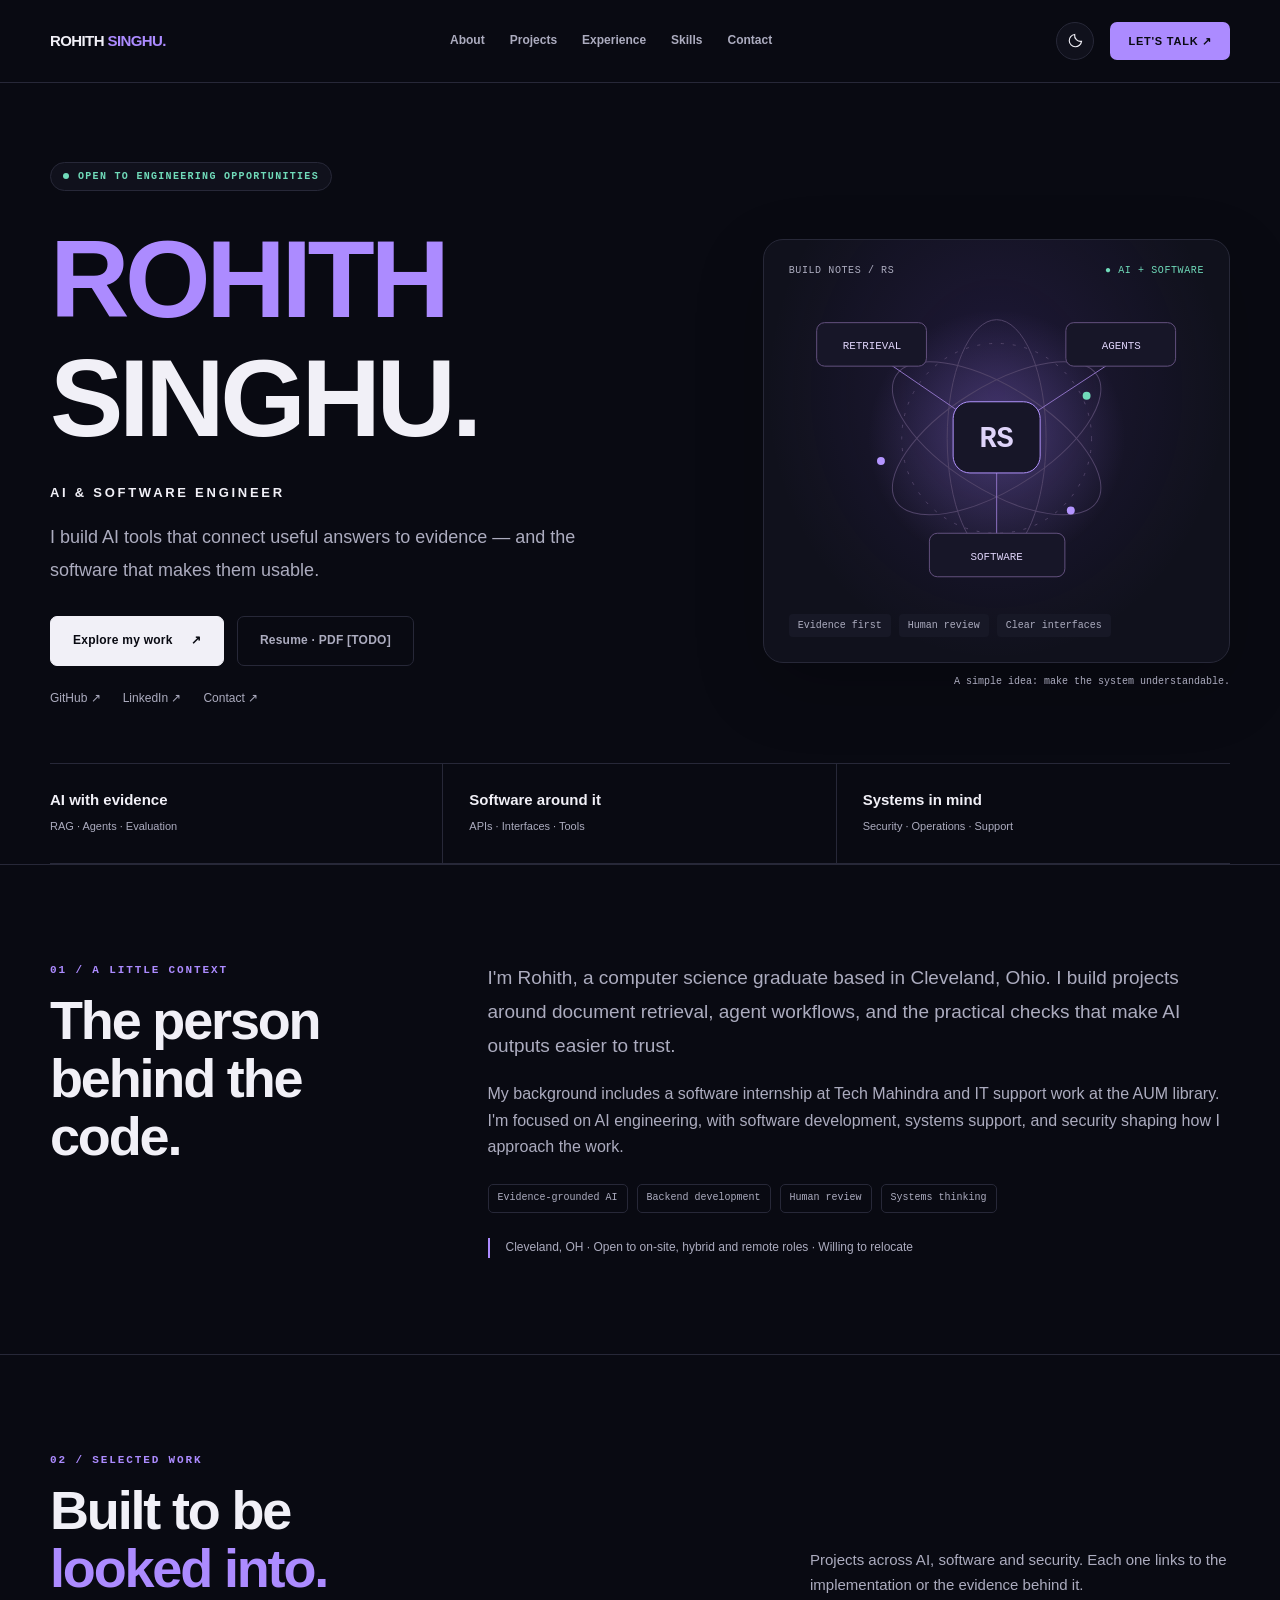
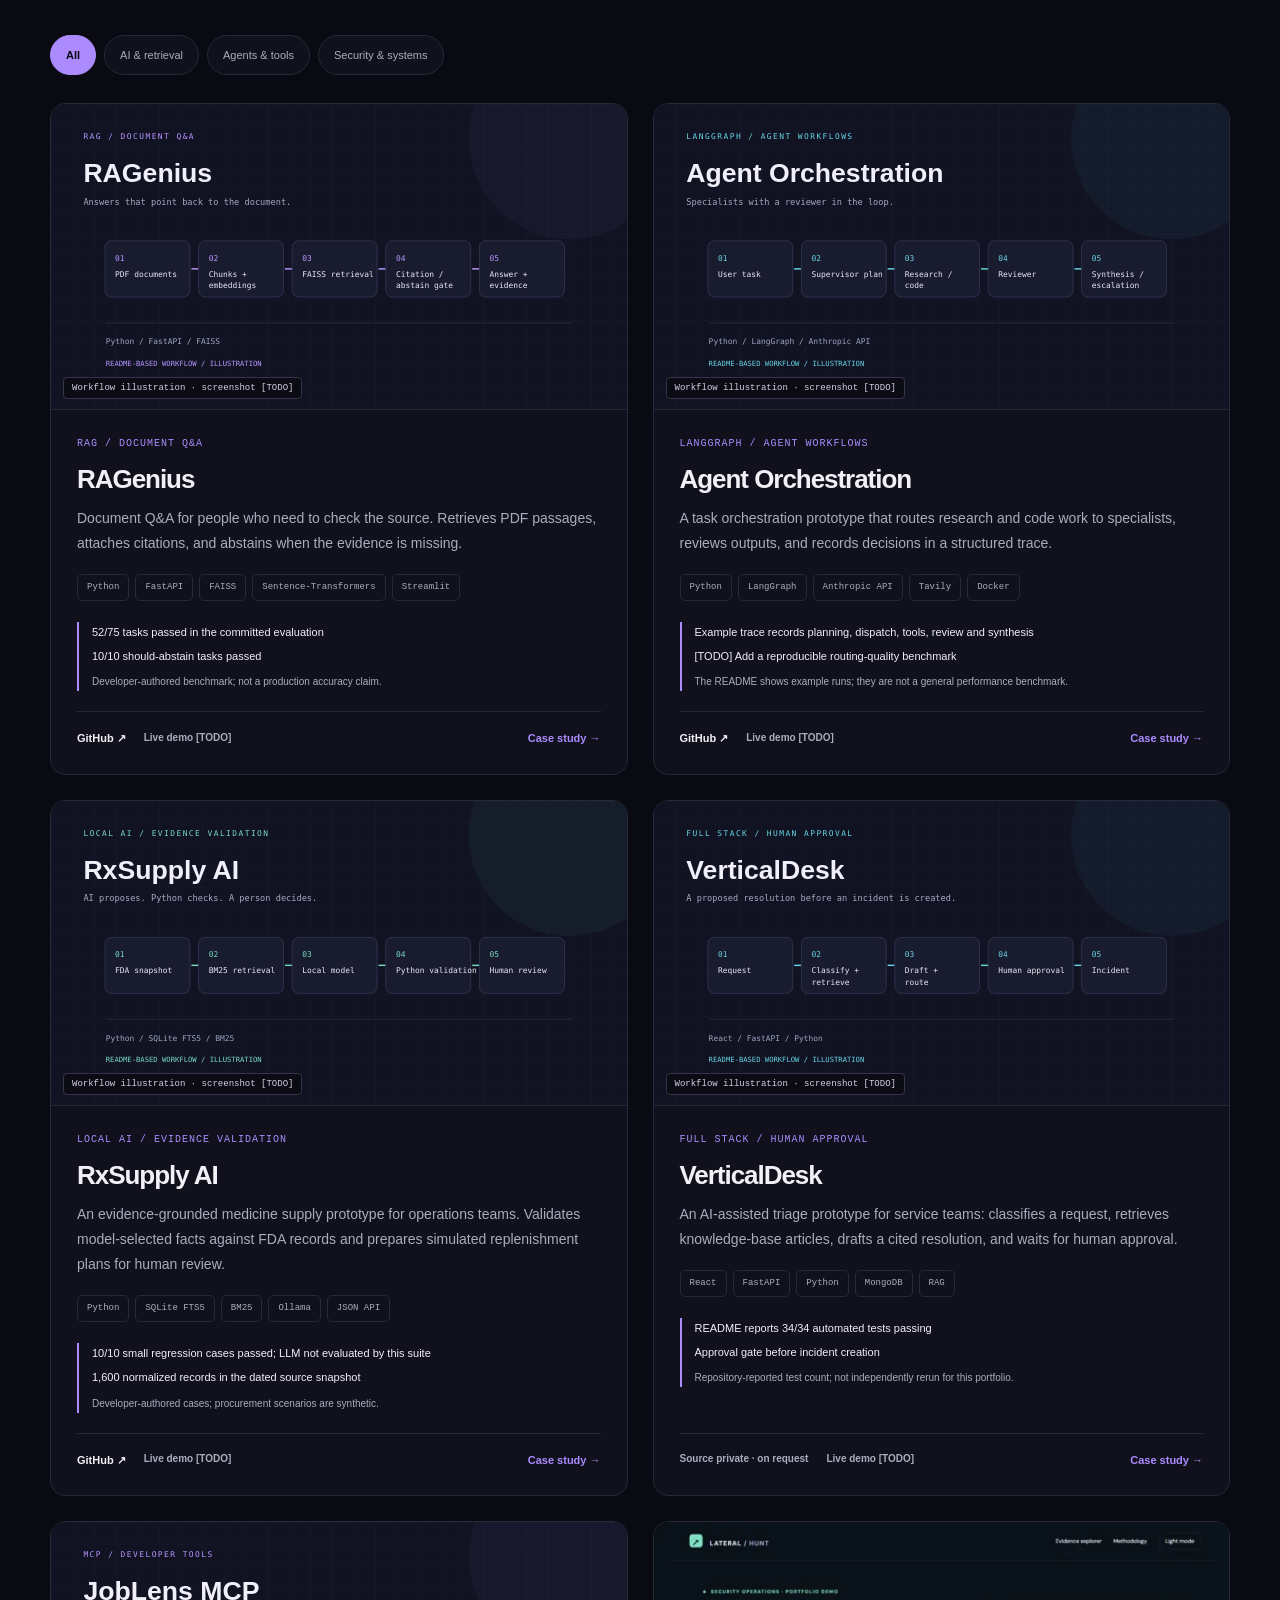
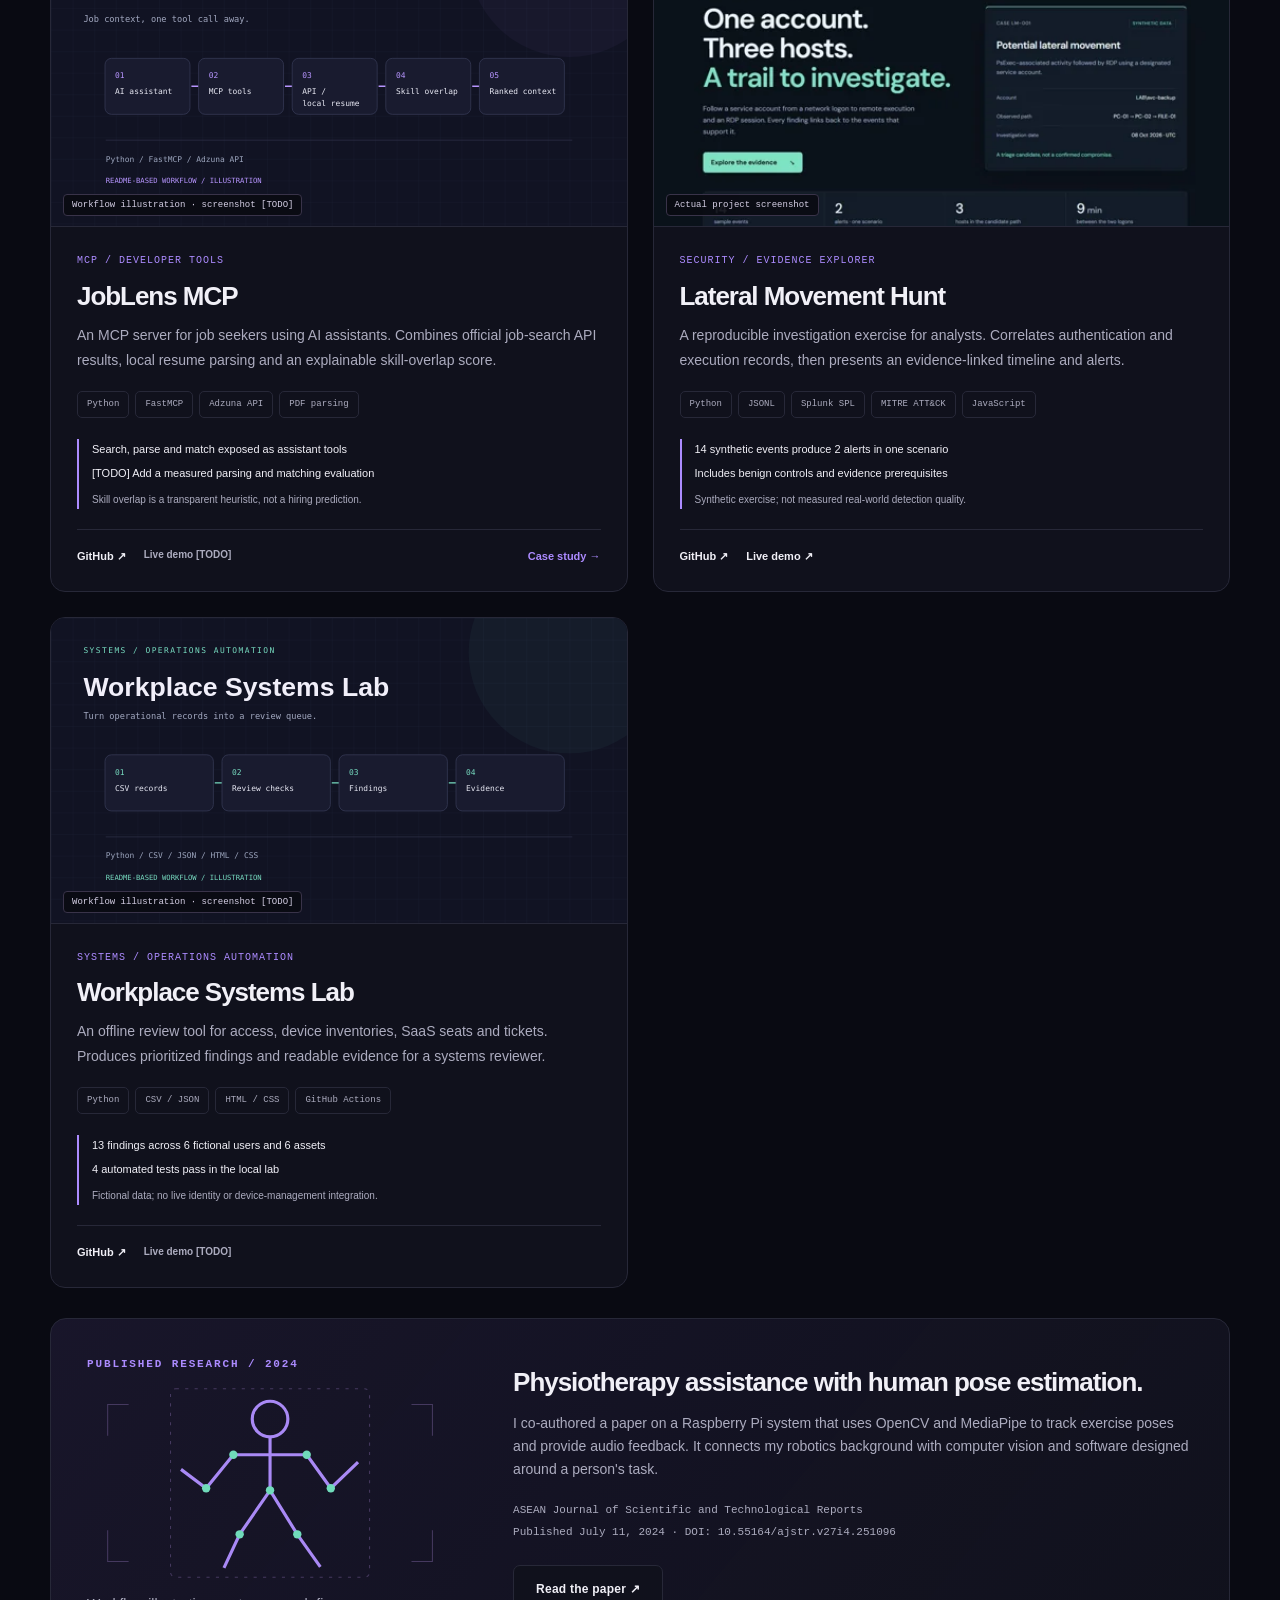
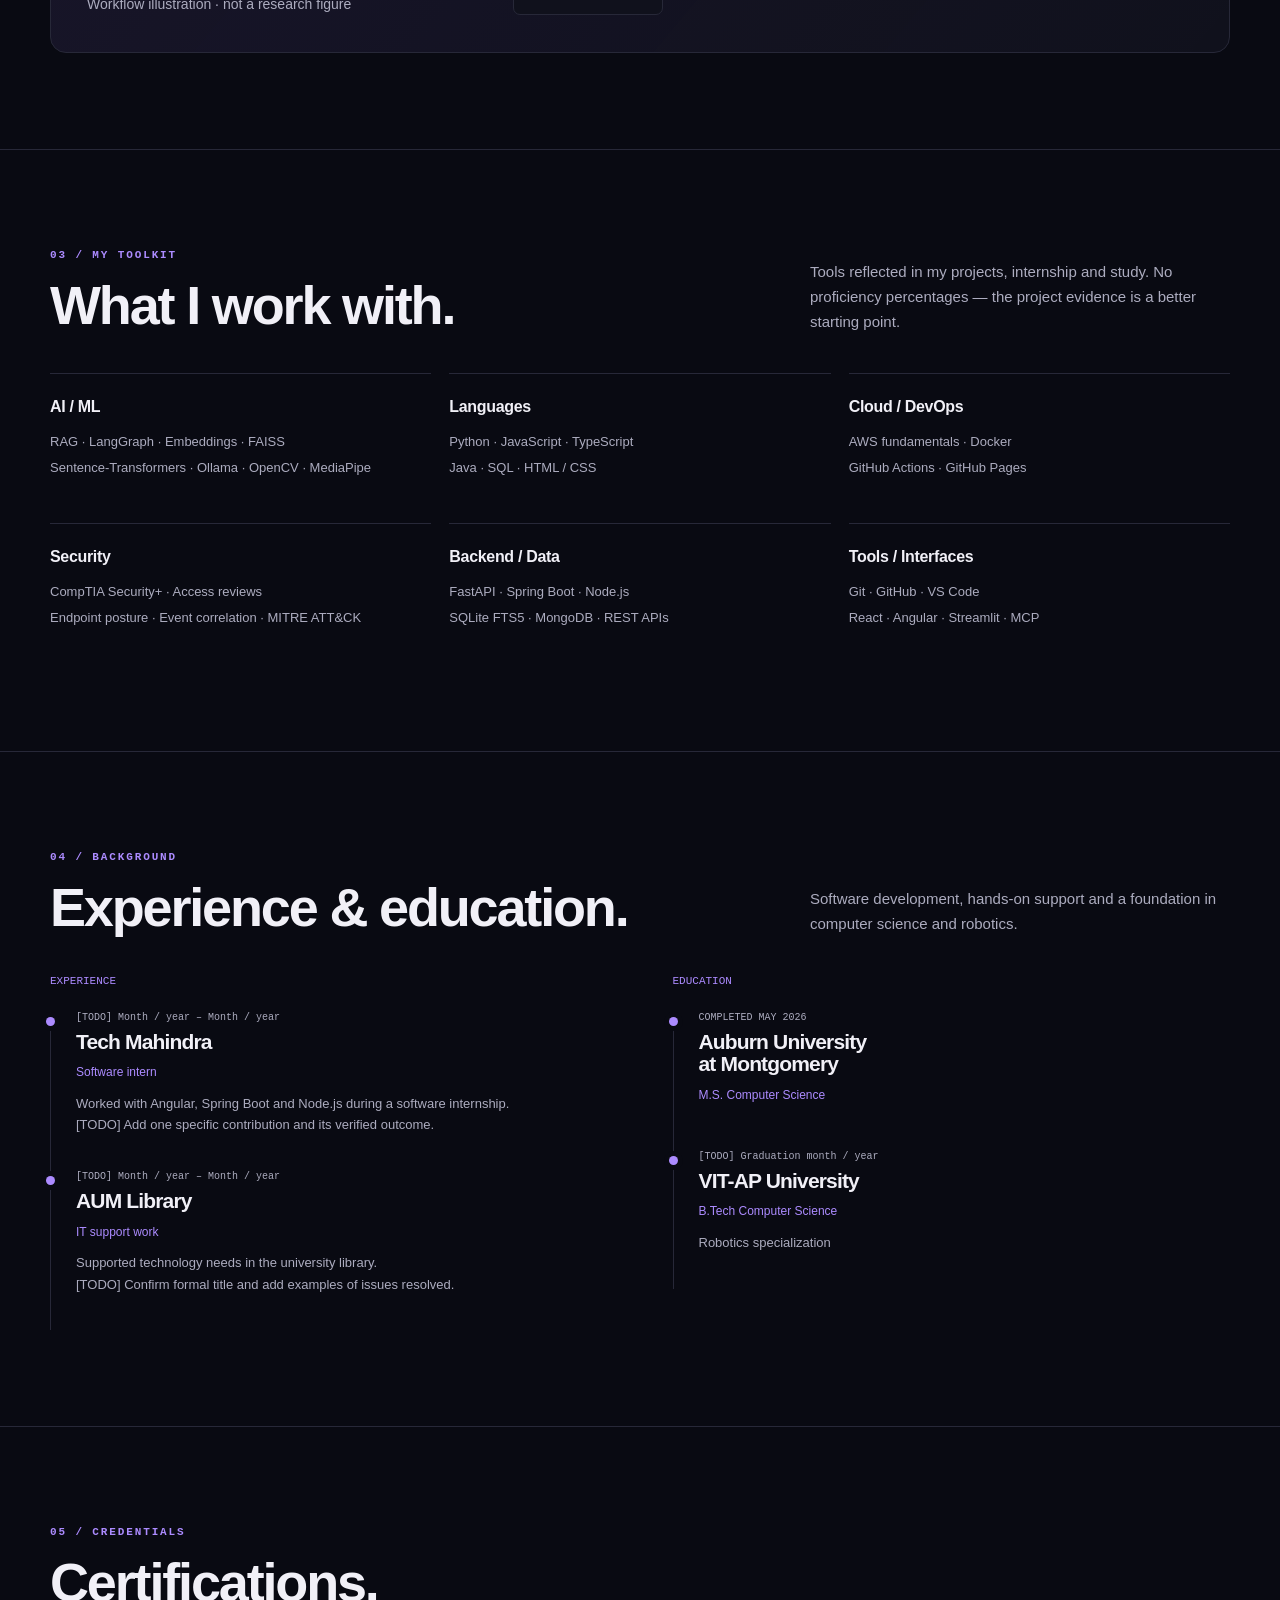
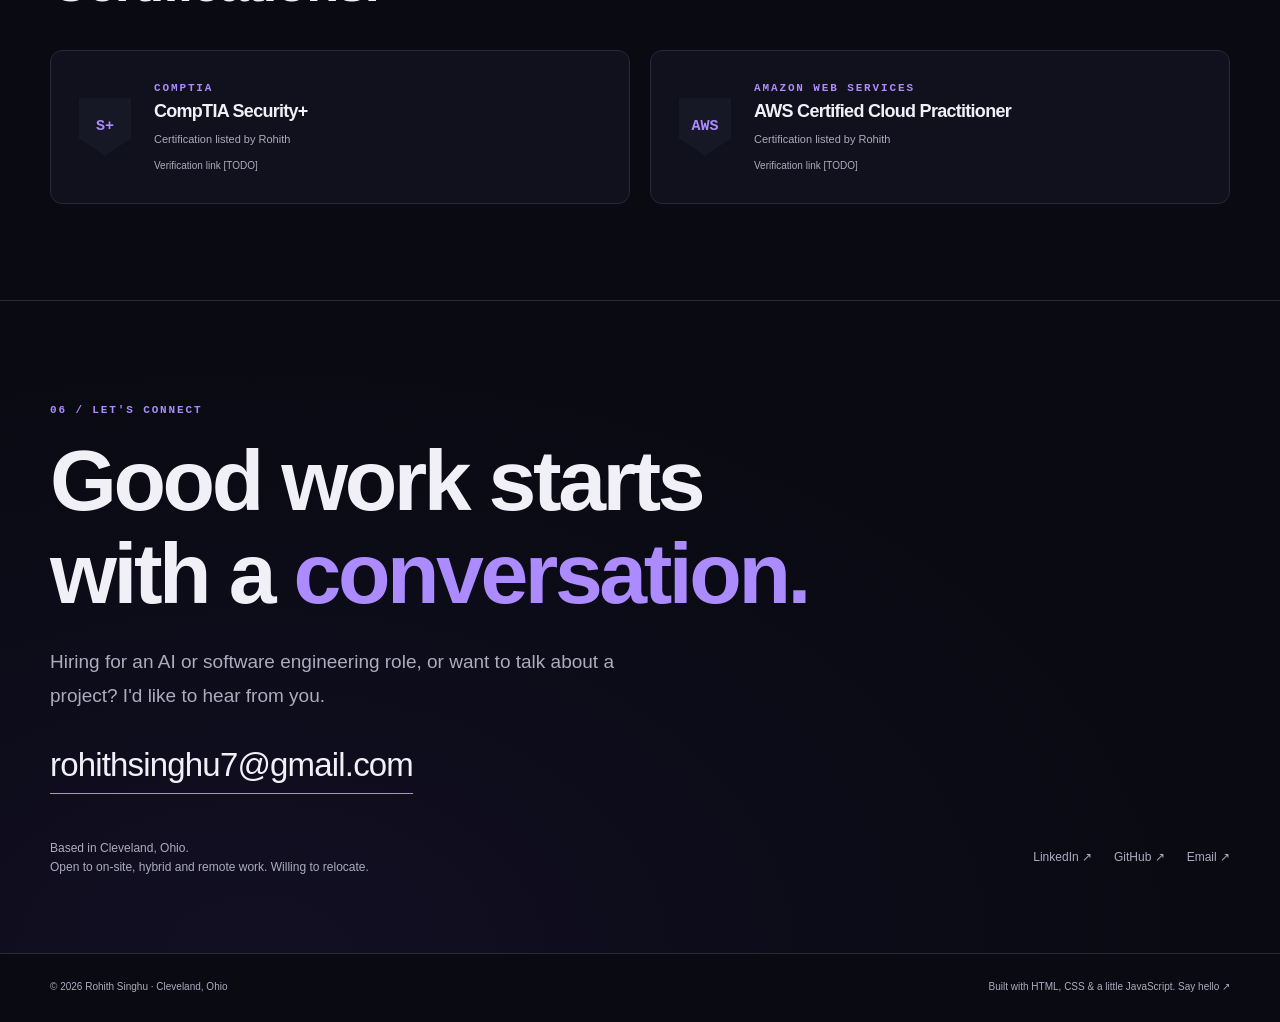
==== index.html @ 7f61365f "Publish Rohith Singhu portfolio with five AI case studies and accessible responsive design" ====
<!doctype html>
<html lang="en" data-theme="dark"><head><meta charset="utf-8"><meta name="viewport" content="width=device-width,initial-scale=1">
<title>Rohith Singhu | AI &amp; Software Engineer</title><meta name="description" content="AI and software engineering projects by Rohith Singhu: retrieval, agent workflows, developer tools and security. Based in Cleveland, Ohio."><meta name="theme-color" content="#090a12">
<link rel="canonical" href="https://rohith-jpg.github.io/"><meta property="og:type" content="website"><meta property="og:title" content="Rohith Singhu | AI &amp; Software Engineer">
<meta property="og:description" content="AI and software engineering projects by Rohith Singhu: retrieval, agent workflows, developer tools and security. Based in Cleveland, Ohio."><meta property="og:url" content="https://rohith-jpg.github.io/">
<meta property="og:image" content="https://rohith-jpg.github.io/assets/og-image.png"><meta property="og:image:width" content="1200"><meta property="og:image:height" content="630"><meta property="og:image:alt" content="Rohith Singhu — AI and Software Engineer">
<meta name="twitter:card" content="summary_large_image"><meta name="twitter:title" content="Rohith Singhu | AI &amp; Software Engineer"><meta name="twitter:description" content="AI and software engineering projects by Rohith Singhu: retrieval, agent workflows, developer tools and security. Based in Cleveland, Ohio."><meta name="twitter:image" content="https://rohith-jpg.github.io/assets/og-image.png">
<link rel="icon" href="assets/favicon.svg" type="image/svg+xml"><link rel="stylesheet" href="assets/style.css">
<script>try{const t=localStorage.getItem('theme');if(t==='light'||t==='dark')document.documentElement.dataset.theme=t;}catch(e){}</script>
<script type="application/ld+json">{"@context": "https://schema.org", "@type": "Person", "name": "Rohith Singhu", "url": "https://rohith-jpg.github.io", "email": "rohithsinghu7@gmail.com", "sameAs": ["https://github.com/rohith-jpg", "https://www.linkedin.com/in/rohithsinghu/"], "alumniOf": [{"@type": "CollegeOrUniversity", "name": "Auburn University at Montgomery"}, {"@type": "CollegeOrUniversity", "name": "VIT-AP University"}]}</script><script src="assets/site.js" defer></script>
</head><body><a class="skip" href="#main">Skip to content</a>
<header class="site-header"><div class="container header-inner"><a class="wordmark" href="index.html" aria-label="Rohith Singhu home">ROHITH<span> SINGHU</span><span aria-hidden="true">.</span></a>
<nav class="nav" id="main-nav" aria-label="Main navigation"><a href="#about">About</a><a href="#projects">Projects</a><a href="#experience">Experience</a><a href="#skills">Skills</a><a href="#contact">Contact</a></nav><div class="header-actions"><button class="theme-toggle" type="button" aria-label="Switch to light mode" aria-pressed="false"><svg aria-hidden="true" viewBox="0 0 24 24" fill="none" stroke="currentColor" stroke-width="1.6"><path d="M20.5 13.2A8.6 8.6 0 0 1 10.8 3.5 8.7 8.7 0 1 0 20.5 13.2Z"/></svg></button><button class="menu-toggle" type="button" aria-expanded="false" aria-controls="main-nav">Menu</button><a class="mini-cta" href="#contact">LET'S TALK ↗</a></div></div></header>
<main id="main"><section class="hero container" aria-labelledby="hero-heading"><div class="availability">OPEN TO ENGINEERING OPPORTUNITIES</div><div class="hero-grid"><div><h1 id="hero-heading"><span>ROHITH</span>SINGHU.</h1><p class="hero-title">AI &amp; Software Engineer</p><p class="hero-copy">I build AI tools that connect useful answers to evidence — and the software that makes them usable.</p><div class="actions"><a class="button primary" href="#projects">Explore my work <span aria-hidden="true">↗</span></a><span class="button" role="link" aria-disabled="true" title="Resume PDF has not been supplied">Resume · PDF [TODO]</span></div><div class="socials"><a href="https://github.com/rohith-jpg" target="_blank" rel="noopener noreferrer" >GitHub ↗<span class="visually-hidden"> (opens in new tab)</span></a><a href="https://www.linkedin.com/in/rohithsinghu/" target="_blank" rel="noopener noreferrer" >LinkedIn ↗<span class="visually-hidden"> (opens in new tab)</span></a><a href="#contact">Contact ↗</a></div></div><div class="hero-art"><div class="system-map"><div class="map-top"><span>BUILD NOTES / RS</span><span>● AI + SOFTWARE</span></div>
<svg viewBox="0 0 420 310" role="img" aria-labelledby="system-title"><title id="system-title">Connecting retrieval, agents and software into a system people can inspect</title><defs><radialGradient id="orb"><stop stop-color="#a786ff" stop-opacity=".3"/><stop offset="1" stop-color="#a786ff" stop-opacity="0"/></radialGradient></defs>
<circle cx="210" cy="148" r="130" fill="url(#orb)"/><g stroke="#514469" fill="none"><ellipse cx="210" cy="148" rx="120" ry="52" transform="rotate(-32 210 148)"/><ellipse cx="210" cy="148" rx="120" ry="52" transform="rotate(32 210 148)"/><ellipse cx="210" cy="148" rx="50" ry="120"/><circle cx="210" cy="148" r="96" stroke-dasharray="3 9"/></g>
<g stroke="#8e72c3" fill="none"><path d="M83 60 178 125M337 64 244 125M210 182V245"/></g><g fill="#171628" stroke="#64517f"><rect x="28" y="31" width="111" height="44" rx="8"/><rect x="280" y="31" width="111" height="44" rx="8"/><rect x="142" y="244" width="137" height="44" rx="8"/><rect x="166" y="111" width="88" height="72" rx="17" stroke="#b495ff"/></g>
<g fill="#dfd4fa" font-family="Consolas,monospace" text-anchor="middle" font-size="11"><text x="84" y="58">RETRIEVAL</text><text x="336" y="58">AGENTS</text><text x="210" y="271">SOFTWARE</text><text x="210" y="157" font-size="29" font-weight="700">RS</text></g><g fill="#b495ff"><circle cx="93" cy="171" r="4"/><circle cx="285" cy="221" r="4"/></g><circle cx="301" cy="105" r="4" fill="#70dbba"/></svg>
<div class="map-bottom"><span>Evidence first</span><span>Human review</span><span>Clear interfaces</span></div></div><p class="art-note">A simple idea: make the system understandable.</p></div></div><div class="hero-strip"><div><b>AI with evidence</b><span>RAG · Agents · Evaluation</span></div><div><b>Software around it</b><span>APIs · Interfaces · Tools</span></div><div><b>Systems in mind</b><span>Security · Operations · Support</span></div></div></section>
<section id="about" class="section"><div class="container about-grid"><div><div class="eyebrow">01 / A little context</div><h2>The person<br>behind the code.</h2></div><div class="about-copy"><p class="lead">I'm Rohith, a computer science graduate based in Cleveland, Ohio. I build projects around document retrieval, agent workflows, and the practical checks that make AI outputs easier to trust.</p><p>My background includes a software internship at Tech Mahindra and IT support work at the AUM library. I'm focused on AI engineering, with software development, systems support, and security shaping how I approach the work.</p><div class="focus-list"><span class="tag">Evidence-grounded AI</span><span class="tag">Backend development</span><span class="tag">Human review</span><span class="tag">Systems thinking</span></div><p class="location">Cleveland, OH · Open to on-site, hybrid and remote roles · Willing to relocate</p></div></div></section>
<section id="projects" class="section"><div class="container"><div class="section-heading"><div><div class="eyebrow">02 / Selected work</div><h2>Built to be<br><span class="accent">looked into.</span></h2></div><p>Projects across AI, software and security. Each one links to the implementation or the evidence behind it.</p></div><div class="filters" role="group" aria-label="Filter projects" hidden><button class="filter" data-filter="All" aria-pressed="true">All</button><button class="filter" data-filter="AI &amp; retrieval" aria-pressed="false">AI &amp; retrieval</button><button class="filter" data-filter="Agents &amp; tools" aria-pressed="false">Agents &amp; tools</button><button class="filter" data-filter="Security &amp; systems" aria-pressed="false">Security &amp; systems</button></div><p id="filter-status" class="visually-hidden" aria-live="polite"></p><div class="projects-grid"><article class="project" data-category="AI &amp; retrieval"><div class="project-media"><img src="assets/ragenius.svg" width="800" height="425" alt="RAGenius workflow illustration, not an application screenshot" loading="lazy" decoding="async"><span class="media-label">Workflow illustration · screenshot [TODO]</span></div><div class="project-body"><div class="project-type">RAG / DOCUMENT Q&amp;A</div><h3><a href="projects/ragenius.html">RAGenius</a></h3><p>Document Q&amp;A for people who need to check the source. Retrieves PDF passages, attaches citations, and abstains when the evidence is missing.</p><div class="tags"><span class="tag">Python</span><span class="tag">FastAPI</span><span class="tag">FAISS</span><span class="tag">Sentence-Transformers</span><span class="tag">Streamlit</span></div><div class="result-box"><p>52/75 tasks passed in the committed evaluation</p><p>10/10 should-abstain tasks passed</p><p class="result-note">Developer-authored benchmark; not a production accuracy claim.</p></div><div class="project-links"><a href="https://github.com/rohith-jpg/RAGenius" target="_blank" rel="noopener noreferrer" >GitHub ↗<span class="visually-hidden"> (opens in new tab)</span></a><span class="pending">Live demo [TODO]</span><a class="case-link" href="projects/ragenius.html">Case study →</a></div></div></article><article class="project" data-category="Agents &amp; tools"><div class="project-media"><img src="assets/agent-orchestration.svg" width="800" height="425" alt="Agent Orchestration workflow illustration, not an application screenshot" loading="lazy" decoding="async"><span class="media-label">Workflow illustration · screenshot [TODO]</span></div><div class="project-body"><div class="project-type">LANGGRAPH / AGENT WORKFLOWS</div><h3><a href="projects/agent-orchestration.html">Agent Orchestration</a></h3><p>A task orchestration prototype that routes research and code work to specialists, reviews outputs, and records decisions in a structured trace.</p><div class="tags"><span class="tag">Python</span><span class="tag">LangGraph</span><span class="tag">Anthropic API</span><span class="tag">Tavily</span><span class="tag">Docker</span></div><div class="result-box"><p>Example trace records planning, dispatch, tools, review and synthesis</p><p>[TODO] Add a reproducible routing-quality benchmark</p><p class="result-note">The README shows example runs; they are not a general performance benchmark.</p></div><div class="project-links"><a href="https://github.com/rohith-jpg/agent-orchestration" target="_blank" rel="noopener noreferrer" >GitHub ↗<span class="visually-hidden"> (opens in new tab)</span></a><span class="pending">Live demo [TODO]</span><a class="case-link" href="projects/agent-orchestration.html">Case study →</a></div></div></article><article class="project" data-category="AI &amp; retrieval"><div class="project-media"><img src="assets/rxsupply-ai.svg" width="800" height="425" alt="RxSupply AI workflow illustration, not an application screenshot" loading="lazy" decoding="async"><span class="media-label">Workflow illustration · screenshot [TODO]</span></div><div class="project-body"><div class="project-type">LOCAL AI / EVIDENCE VALIDATION</div><h3><a href="projects/rxsupply-ai.html">RxSupply AI</a></h3><p>An evidence-grounded medicine supply prototype for operations teams. Validates model-selected facts against FDA records and prepares simulated replenishment plans for human review.</p><div class="tags"><span class="tag">Python</span><span class="tag">SQLite FTS5</span><span class="tag">BM25</span><span class="tag">Ollama</span><span class="tag">JSON API</span></div><div class="result-box"><p>10/10 small regression cases passed; LLM not evaluated by this suite</p><p>1,600 normalized records in the dated source snapshot</p><p class="result-note">Developer-authored cases; procurement scenarios are synthetic.</p></div><div class="project-links"><a href="https://github.com/rohith-jpg/rxsupply-ai" target="_blank" rel="noopener noreferrer" >GitHub ↗<span class="visually-hidden"> (opens in new tab)</span></a><span class="pending">Live demo [TODO]</span><a class="case-link" href="projects/rxsupply-ai.html">Case study →</a></div></div></article><article class="project" data-category="Agents &amp; tools"><div class="project-media"><img src="assets/verticaldesk.svg" width="800" height="425" alt="VerticalDesk workflow illustration, not an application screenshot" loading="lazy" decoding="async"><span class="media-label">Workflow illustration · screenshot [TODO]</span></div><div class="project-body"><div class="project-type">FULL STACK / HUMAN APPROVAL</div><h3><a href="projects/verticaldesk.html">VerticalDesk</a></h3><p>An AI-assisted triage prototype for service teams: classifies a request, retrieves knowledge-base articles, drafts a cited resolution, and waits for human approval.</p><div class="tags"><span class="tag">React</span><span class="tag">FastAPI</span><span class="tag">Python</span><span class="tag">MongoDB</span><span class="tag">RAG</span></div><div class="result-box"><p>README reports 34/34 automated tests passing</p><p>Approval gate before incident creation</p><p class="result-note">Repository-reported test count; not independently rerun for this portfolio.</p></div><div class="project-links"><span class="pending">Source private · on request</span><span class="pending">Live demo [TODO]</span><a class="case-link" href="projects/verticaldesk.html">Case study →</a></div></div></article><article class="project" data-category="Agents &amp; tools"><div class="project-media"><img src="assets/joblens-mcp.svg" width="800" height="425" alt="JobLens MCP workflow illustration, not an application screenshot" loading="lazy" decoding="async"><span class="media-label">Workflow illustration · screenshot [TODO]</span></div><div class="project-body"><div class="project-type">MCP / DEVELOPER TOOLS</div><h3><a href="projects/joblens-mcp.html">JobLens MCP</a></h3><p>An MCP server for job seekers using AI assistants. Combines official job-search API results, local resume parsing and an explainable skill-overlap score.</p><div class="tags"><span class="tag">Python</span><span class="tag">FastMCP</span><span class="tag">Adzuna API</span><span class="tag">PDF parsing</span></div><div class="result-box"><p>Search, parse and match exposed as assistant tools</p><p>[TODO] Add a measured parsing and matching evaluation</p><p class="result-note">Skill overlap is a transparent heuristic, not a hiring prediction.</p></div><div class="project-links"><a href="https://github.com/rohith-jpg/joblens-mcp" target="_blank" rel="noopener noreferrer" >GitHub ↗<span class="visually-hidden"> (opens in new tab)</span></a><span class="pending">Live demo [TODO]</span><a class="case-link" href="projects/joblens-mcp.html">Case study →</a></div></div></article><article class="project" data-category="Security &amp; systems"><div class="project-media"><img src="assets/lateral-movement-hunt-screen.webp" width="800" height="425" alt="Lateral Movement Hunt evidence explorer showing the synthetic event investigation" loading="lazy" decoding="async"><span class="media-label">Actual project screenshot</span></div><div class="project-body"><div class="project-type">SECURITY / EVIDENCE EXPLORER</div><h3>Lateral Movement Hunt</h3><p>A reproducible investigation exercise for analysts. Correlates authentication and execution records, then presents an evidence-linked timeline and alerts.</p><div class="tags"><span class="tag">Python</span><span class="tag">JSONL</span><span class="tag">Splunk SPL</span><span class="tag">MITRE ATT&amp;CK</span><span class="tag">JavaScript</span></div><div class="result-box"><p>14 synthetic events produce 2 alerts in one scenario</p><p>Includes benign controls and evidence prerequisites</p><p class="result-note">Synthetic exercise; not measured real-world detection quality.</p></div><div class="project-links"><a href="https://github.com/rohith-jpg/lateral-movement-hunt" target="_blank" rel="noopener noreferrer" >GitHub ↗<span class="visually-hidden"> (opens in new tab)</span></a><a href="https://famous-cobbler-104cfe.netlify.app/" target="_blank" rel="noopener noreferrer" >Live demo ↗<span class="visually-hidden"> (opens in new tab)</span></a></div></div></article><article class="project" data-category="Security &amp; systems"><div class="project-media"><img src="assets/workplace-systems-lab.svg" width="800" height="425" alt="Workplace Systems Lab workflow illustration, not an application screenshot" loading="lazy" decoding="async"><span class="media-label">Workflow illustration · screenshot [TODO]</span></div><div class="project-body"><div class="project-type">SYSTEMS / OPERATIONS AUTOMATION</div><h3>Workplace Systems Lab</h3><p>An offline review tool for access, device inventories, SaaS seats and tickets. Produces prioritized findings and readable evidence for a systems reviewer.</p><div class="tags"><span class="tag">Python</span><span class="tag">CSV / JSON</span><span class="tag">HTML / CSS</span><span class="tag">GitHub Actions</span></div><div class="result-box"><p>13 findings across 6 fictional users and 6 assets</p><p>4 automated tests pass in the local lab</p><p class="result-note">Fictional data; no live identity or device-management integration.</p></div><div class="project-links"><a href="https://github.com/rohith-jpg/workplace-systems-lab" target="_blank" rel="noopener noreferrer" >GitHub ↗<span class="visually-hidden"> (opens in new tab)</span></a><span class="pending">Live demo [TODO]</span></div></div></article></div>
<article class="research"><div><div class="eyebrow">Published research / 2024</div><svg class="pose-art" viewBox="0 0 330 210" role="img" aria-label="Illustration of joint tracking in a human pose estimation pipeline"><g fill="none" stroke="#45395f"><path d="M30 30H10V60M300 30H320V60M30 180H10V150M300 180H320V150"/><rect x="70" y="15" width="190" height="180" rx="5" stroke-dasharray="3 6"/></g><g fill="none" stroke="#a989f5" stroke-width="3"><circle cx="165" cy="44" r="17"/><path d="M165 62V112M130 78H200M130 78 104 110 80 92M200 78 223 110 249 85M165 112 136 154 121 186M165 112 191 154 213 185"/></g><g fill="#70dbba"><circle cx="130" cy="78" r="4"/><circle cx="200" cy="78" r="4"/><circle cx="165" cy="112" r="4"/><circle cx="104" cy="110" r="4"/><circle cx="223" cy="110" r="4"/><circle cx="136" cy="154" r="4"/><circle cx="191" cy="154" r="4"/></g></svg><p class="small">Workflow illustration · not a research figure</p></div><div><h3>Physiotherapy assistance with human pose estimation.</h3><p>I co-authored a paper on a Raspberry Pi system that uses OpenCV and MediaPipe to track exercise poses and provide audio feedback. It connects my robotics background with computer vision and software designed around a person's task.</p><div class="research-meta">ASEAN Journal of Scientific and Technological Reports<br>Published July 11, 2024 · DOI: 10.55164/ajstr.v27i4.251096</div><a href="https://ph02.tci-thaijo.org/index.php/tsujournal/article/view/251096" target="_blank" rel="noopener noreferrer" class="button">Read the paper ↗<span class="visually-hidden"> (opens in new tab)</span></a></div></article></div></section>
<section id="skills" class="section"><div class="container"><div class="section-heading"><div><div class="eyebrow">03 / My toolkit</div><h2>What I work with.</h2></div><p>Tools reflected in my projects, internship and study. No proficiency percentages — the project evidence is a better starting point.</p></div><div class="skills-grid"><div class="skill-group"><h3>AI / ML</h3><p>RAG · LangGraph · Embeddings · FAISS<br>Sentence-Transformers · Ollama · OpenCV · MediaPipe</p></div><div class="skill-group"><h3>Languages</h3><p>Python · JavaScript · TypeScript<br>Java · SQL · HTML / CSS</p></div><div class="skill-group"><h3>Cloud / DevOps</h3><p>AWS fundamentals · Docker<br>GitHub Actions · GitHub Pages</p></div><div class="skill-group"><h3>Security</h3><p>CompTIA Security+ · Access reviews<br>Endpoint posture · Event correlation · MITRE ATT&CK</p></div><div class="skill-group"><h3>Backend / Data</h3><p>FastAPI · Spring Boot · Node.js<br>SQLite FTS5 · MongoDB · REST APIs</p></div><div class="skill-group"><h3>Tools / Interfaces</h3><p>Git · GitHub · VS Code<br>React · Angular · Streamlit · MCP</p></div></div></div></section>
<section id="experience" class="section"><div class="container"><div class="section-heading"><div><div class="eyebrow">04 / Background</div><h2>Experience &amp; education.</h2></div><p>Software development, hands-on support and a foundation in computer science and robotics.</p></div><div class="timeline-grid"><div><div class="timeline-title">EXPERIENCE</div><div class="timeline"><article class="timeline-item"><div class="date">[TODO] Month / year – Month / year</div><h3>Tech Mahindra</h3><p class="role">Software intern</p><p>Worked with Angular, Spring Boot and Node.js during a software internship.</p><p class="todo">[TODO] Add one specific contribution and its verified outcome.</p></article><article class="timeline-item"><div class="date">[TODO] Month / year – Month / year</div><h3>AUM Library</h3><p class="role">IT support work</p><p>Supported technology needs in the university library.</p><p class="todo">[TODO] Confirm formal title and add examples of issues resolved.</p></article></div></div><div><div class="timeline-title">EDUCATION</div><div class="timeline"><article class="timeline-item"><div class="date">COMPLETED MAY 2026</div><h3>Auburn University<br>at Montgomery</h3><p class="role">M.S. Computer Science</p></article><article class="timeline-item"><div class="date">[TODO] Graduation month / year</div><h3>VIT-AP University</h3><p class="role">B.Tech Computer Science</p><p>Robotics specialization</p></article></div></div></div></div></section>
<section id="certifications" class="section"><div class="container"><div class="section-heading"><div><div class="eyebrow">05 / Credentials</div><h2>Certifications.</h2></div></div><div class="cert-grid"><article class="cert"><div class="cert-icon" aria-hidden="true">S+</div><div><div class="eyebrow">CompTIA</div><h3>CompTIA Security+</h3><p>Certification listed by Rohith</p><span class="pending">Verification link [TODO]</span></div></article><article class="cert"><div class="cert-icon" aria-hidden="true">AWS</div><div><div class="eyebrow">Amazon Web Services</div><h3>AWS Certified Cloud Practitioner</h3><p>Certification listed by Rohith</p><span class="pending">Verification link [TODO]</span></div></article></div></div></section>
<section id="contact" class="contact"><div class="container"><div class="eyebrow">06 / Let's connect</div><h2>Good work starts<br>with a <span class="accent">conversation.</span></h2><p class="lead">Hiring for an AI or software engineering role, or want to talk about a project? I'd like to hear from you.</p><a class="email" href="mailto:rohithsinghu7@gmail.com">rohithsinghu7@gmail.com</a><div class="contact-bottom"><p>Based in Cleveland, Ohio.<br>Open to on-site, hybrid and remote work. Willing to relocate.</p><div class="socials"><a href="https://www.linkedin.com/in/rohithsinghu/" target="_blank" rel="noopener noreferrer" >LinkedIn ↗<span class="visually-hidden"> (opens in new tab)</span></a><a href="https://github.com/rohith-jpg" target="_blank" rel="noopener noreferrer" >GitHub ↗<span class="visually-hidden"> (opens in new tab)</span></a><a href="mailto:rohithsinghu7@gmail.com">Email ↗</a></div></div></div></section></main><footer class="site-footer"><div class="container footer-inner"><span>© 2026 Rohith Singhu · Cleveland, Ohio</span><span>Built with HTML, CSS & a little JavaScript. <a href="#contact">Say hello ↗</a></span></div></footer></body></html>
---- assets/style.css ----
@layer reset,base,components,responsive;
@layer reset{*,*::before,*::after{box-sizing:border-box}body,h1,h2,h3,p,figure{margin:0}img,svg{display:block;max-width:100%}button,a{-webkit-tap-highlight-color:transparent}button,input{font:inherit}button{cursor:pointer}a{color:inherit}html{scroll-behavior:smooth;scroll-padding-top:100px}}
@layer base{
:root{color-scheme:dark;--bg:#090a12;--panel:#10111c;--panel2:#171826;--ink:#f1f0f7;--muted:#acacbf;--line:#272838;--accent:#ac8bff;--glow:#7950e8;--green:#70dbba;--code:#d3c4ff;--shadow:0 24px 70px #0003}
:root[data-theme=light]{color-scheme:light;--bg:#f7f7fb;--panel:#fff;--panel2:#eeeeF6;--ink:#191626;--muted:#565469;--line:#d9d7e6;--accent:#6840bd;--glow:#9b7cdd;--green:#14745a;--code:#563798;--shadow:0 24px 70px #26213a0d}
body{background:var(--bg);color:var(--ink);font-family:'Segoe UI',Arial,sans-serif;font-size:16px;line-height:1.65}::selection{background:#8053df;color:white}a{text-underline-offset:5px}a:hover{color:var(--accent)}:focus-visible{outline:3px solid var(--accent);outline-offset:5px}button{color:inherit}h1,h2,h3{line-height:1.08;letter-spacing:-.04em}h1{font-size:clamp(62px,8.6vw,124px);font-weight:850}h2{font-size:clamp(32px,4.4vw,54px);font-weight:750}h3{font-size:26px;font-weight:700}p{color:var(--muted)}main{overflow:clip}section{scroll-margin-top:95px}button:disabled{cursor:default}small,.small{font-size:12px}code,pre,.eyebrow,.index,.tag,.project-type,.kicker{font-family:Consolas,'Courier New',monospace}pre{white-space:pre-wrap;overflow-wrap:anywhere;font-size:13px;line-height:1.7}code{font-size:.88em}.container{width:min(1180px,calc(100% - 64px));margin-inline:auto}.skip{position:fixed;top:-80px;left:20px;background:var(--ink);color:var(--bg);padding:12px;z-index:100}.skip:focus{top:10px}.muted{color:var(--muted)}.accent{color:var(--accent)}.eyebrow{color:var(--accent);font-size:11px;letter-spacing:.17em;text-transform:uppercase;font-weight:700}.section{padding:96px 0;border-top:1px solid var(--line)}.section-heading{display:flex;justify-content:space-between;align-items:end;gap:32px;margin-bottom:38px}.section-heading p{max-width:420px;font-size:15px}.section-heading h2{margin-top:12px}.section-number{font-family:Consolas,monospace;color:var(--muted);font-size:12px}.lead{font-size:19px;line-height:1.8}.visually-hidden{position:absolute;width:1px;height:1px;padding:0;margin:-1px;overflow:hidden;clip:rect(0,0,0,0);white-space:nowrap;border:0}}
@layer components{
.site-header{position:sticky;top:0;z-index:20;background:var(--bg);border-bottom:1px solid var(--line)}.header-inner{height:82px;display:flex;align-items:center;justify-content:space-between;gap:24px}.wordmark{text-decoration:none;font-size:15px;font-weight:800;letter-spacing:-.04em;white-space:nowrap}.wordmark span{color:var(--accent)}.nav{display:flex;gap:25px;align-items:center}.nav a{font-size:12px;color:var(--muted);text-decoration:none;font-weight:650}.nav a:hover{color:var(--ink)}.header-actions{display:flex;align-items:center;gap:16px}.theme-toggle,.menu-toggle{border:1px solid var(--line);border-radius:50%;background:var(--panel);height:38px;width:38px;display:grid;place-items:center}.theme-toggle svg{width:17px;height:17px}.menu-toggle{display:none;border-radius:10px;width:auto;padding:0 12px}.mini-cta{font-size:11px;font-weight:800;letter-spacing:.07em;text-decoration:none;background:var(--accent);color:var(--bg);padding:10px 18px;border-radius:7px}.mini-cta:hover{color:var(--bg);filter:brightness(1.1)}
.hero{padding:78px 0 0}.availability{display:inline-flex;align-items:center;gap:9px;font:10px Consolas,monospace;font-weight:700;letter-spacing:.13em;color:var(--green);padding:8px 12px;border:1px solid var(--line);border-radius:30px;background:var(--panel)}.availability::before{content:'';width:6px;height:6px;border-radius:50%;background:var(--green)}.hero-grid{display:grid;grid-template-columns:1.17fr .83fr;gap:54px;align-items:center;margin:28px 0 52px}.hero h1 span{display:block;color:var(--accent)}.hero-title{font-size:13px;letter-spacing:.21em;text-transform:uppercase;font-weight:750;color:var(--ink);margin:24px 0 18px}.hero-copy{font-size:18px;line-height:1.8;max-width:560px}.actions{display:flex;gap:13px;flex-wrap:wrap;margin-top:30px}.button{display:inline-flex;align-items:center;justify-content:center;gap:18px;font-size:12px;font-weight:750;letter-spacing:.02em;padding:14px 22px;border-radius:7px;text-decoration:none;border:1px solid var(--line);background:var(--panel);color:var(--ink);min-height:48px}.button.primary{background:var(--ink);color:var(--bg);border-color:var(--ink)}.button:hover{transform:translateY(-2px);border-color:var(--accent)}.button[aria-disabled=true]{color:var(--muted);background:transparent}.socials{display:flex;gap:22px;margin-top:23px;font-size:12px}.socials a{text-decoration:none;color:var(--muted)}.socials a:hover{color:var(--accent)}.hero-art{position:relative;padding:20px 0}.system-map{border:1px solid var(--line);border-radius:20px;background:radial-gradient(ellipse at 50% 36%,#7343d927,transparent 70%),var(--panel);padding:25px;box-shadow:var(--shadow)}.system-map .map-top{display:flex;justify-content:space-between;align-items:center;font:10px Consolas,monospace;color:var(--muted);letter-spacing:.06em}.map-top span:last-child{color:var(--green)}.system-map svg{width:100%;height:auto;margin:16px 0}.map-bottom{display:flex;gap:8px;flex-wrap:wrap}.map-bottom span{font:10px Consolas,monospace;color:var(--muted);padding:6px 9px;background:var(--panel2);border-radius:4px}.art-note{font-size:10px;margin-top:11px;text-align:right;font-family:Consolas,monospace}.hero-strip{border-top:1px solid var(--line);border-bottom:1px solid var(--line);display:grid;grid-template-columns:repeat(3,1fr);margin-bottom:0}.hero-strip>div{padding:24px 26px;border-right:1px solid var(--line)}.hero-strip>div:first-child{padding-left:0}.hero-strip>div:last-child{border:0}.hero-strip b{display:block;font-size:15px;font-weight:650}.hero-strip span{color:var(--muted);font-size:11px}
.about-grid{display:grid;grid-template-columns:.65fr 1.35fr;gap:80px}.about-grid h2{margin-top:12px}.about-copy p+p{margin-top:18px}.focus-list{display:flex;flex-wrap:wrap;gap:9px;margin-top:24px}.tag{font-size:10px;border:1px solid var(--line);border-radius:5px;padding:5px 9px;color:var(--muted)}.location{margin-top:25px;font-size:12px;padding-left:16px;border-left:2px solid var(--accent)}
.filters{display:flex;gap:8px;margin-bottom:28px;flex-wrap:wrap}.filter{font-size:11px;border:1px solid var(--line);background:var(--panel);color:var(--muted);padding:9px 15px;border-radius:30px;min-height:40px}.filter[aria-pressed=true]{background:var(--accent);border-color:var(--accent);color:var(--bg);font-weight:700}.projects-grid{display:grid;grid-template-columns:repeat(2,minmax(0,1fr));gap:25px}.project{border:1px solid var(--line);border-radius:15px;background:var(--panel);overflow:hidden;display:flex;flex-direction:column;transition:border-color .18s,transform .18s}.project:hover{border-color:var(--accent);transform:translateY(-3px)}.project[hidden]{display:none}.project-media{aspect-ratio:16/8.5;background:#111323;overflow:hidden;position:relative;border-bottom:1px solid var(--line)}.project-media img{width:100%;height:100%;object-fit:cover;object-position:top}.media-label{position:absolute;bottom:10px;left:12px;background:#090a12e8;color:#d6d0e6;font:9px Consolas,monospace;padding:5px 8px;border:1px solid #393349;border-radius:4px}.project-body{padding:26px;display:flex;flex:1;flex-direction:column}.project-type{color:var(--accent);font-size:10px;letter-spacing:.1em;margin-bottom:12px}.project h3{font-size:26px;margin-bottom:13px}.project h3 a{text-decoration:none}.project-body>p{font-size:14px;line-height:1.8}.tags{display:flex;gap:6px;flex-wrap:wrap;margin:18px 0}.project .tag{font-size:9px}.result-box{border-left:2px solid var(--accent);padding:1px 0 1px 13px;margin:3px 0 20px}.result-box p{font-size:11px;color:var(--ink);line-height:1.7}.result-box p+p{margin-top:5px}.result-note{font-size:10px!important;color:var(--muted)!important;margin-top:8px!important}.project-links{border-top:1px solid var(--line);padding-top:17px;display:flex;gap:18px;align-items:center;flex-wrap:wrap;margin-top:auto;font-size:11px;font-weight:650}.project-links a{text-decoration:none}.project-links .case-link{margin-left:auto;color:var(--accent)}.pending{font-size:10px;color:var(--muted)}
.research{display:grid;grid-template-columns:.7fr 1.3fr;gap:60px;border:1px solid var(--line);border-radius:16px;padding:36px;margin-top:30px;background:linear-gradient(130deg,#7c49d713,transparent),var(--panel)}.research h3{font-size:26px;margin:13px 0 16px}.research p{font-size:14px}.research .button{margin-top:22px}.research-meta{font:11px Consolas,monospace;color:var(--muted);line-height:2;margin-top:18px}.pose-art{width:100%;max-height:220px}.skills-grid{display:grid;grid-template-columns:repeat(3,1fr);gap:18px}.skill-group{border-top:1px solid var(--line);padding:24px 0}.skill-group h3{font-size:16px;letter-spacing:-.02em;margin-bottom:14px}.skill-group p{font-size:13px;line-height:2}.timeline-grid{display:grid;grid-template-columns:1fr 1fr;gap:65px}.timeline-title{font:11px Consolas,monospace;color:var(--accent);margin-bottom:25px}.timeline{border-left:1px solid var(--line);padding-left:25px}.timeline-item{position:relative;padding:0 0 35px}.timeline-item::before{content:'';position:absolute;left:-30px;top:5px;width:9px;height:9px;border-radius:50%;background:var(--accent);box-shadow:0 0 0 5px var(--bg)}.timeline-item h3{font-size:21px;margin:8px 0 10px}.timeline-item p{font-size:13px}.date{font:10px Consolas,monospace;color:var(--muted)}.role{color:var(--accent)!important;font-size:12px!important;margin-bottom:10px}.cert-grid{display:grid;grid-template-columns:1fr 1fr;gap:20px}.cert{padding:28px;border:1px solid var(--line);background:var(--panel);border-radius:12px;display:flex;align-items:center;gap:23px}.cert-icon{width:52px;height:58px;background:var(--panel2);color:var(--accent);display:grid;place-items:center;flex:none;clip-path:polygon(0 0,100% 0,100% 70%,50% 100%,0 70%);font:700 15px Consolas,monospace}.cert h3{font-size:18px;margin:5px 0 9px}.cert p{font-size:11px}.cert .pending{display:block;margin-top:10px}.contact{padding:100px 0 75px;background:radial-gradient(ellipse at 20% 100%,#7544dc15,transparent 65%);border-top:1px solid var(--line)}.contact h2{font-size:clamp(44px,7vw,86px);margin:15px 0 25px}.contact .lead{max-width:620px}.email{font-size:clamp(20px,3vw,33px);letter-spacing:-.025em;display:inline-block;margin:25px 0 10px;text-decoration:none;border-bottom:1px solid var(--accent)}.contact-bottom{display:flex;justify-content:space-between;align-items:center;gap:20px;margin-top:35px}.contact-bottom p{font-size:12px;max-width:410px}.contact-bottom .socials{margin:0}.site-footer{border-top:1px solid var(--line);padding:25px 0;font-size:10px;color:var(--muted)}.footer-inner{display:flex;justify-content:space-between;gap:20px}.footer-inner a{text-decoration:none}.todo{color:var(--muted);font-size:11px}.back{display:inline-flex;font-size:12px;color:var(--muted);margin-bottom:35px;text-decoration:none}.case-hero{padding:60px 0}.case-hero h1{font-size:clamp(44px,7vw,85px);margin:16px 0 22px;max-width:1000px}.case-hero .lead{max-width:760px}.case-layout{display:grid;grid-template-columns:200px 1fr;gap:65px}.case-aside{position:sticky;top:120px;align-self:start;display:grid;gap:13px;font-size:12px}.case-aside a{text-decoration:none;color:var(--muted)}.case-content section{padding:0 0 55px}.case-content h2{font-size:30px;margin-bottom:20px}.case-content p{font-size:16px}.workflow{display:flex;gap:8px;align-items:center;margin:25px 0;overflow:auto;padding:10px 0}.workflow .node{flex:1;min-width:100px;padding:19px 10px;text-align:center;font-size:11px;border:1px solid var(--line);border-radius:9px;background:var(--panel);color:var(--ink)}.workflow .arrow{color:var(--accent)}details{border:1px solid var(--line);background:var(--panel);padding:18px;border-radius:8px;font-size:12px}summary{cursor:pointer;color:var(--accent);font-weight:650}details pre{margin:20px 0 0;color:var(--code)}.case-capture{border:1px solid var(--line);border-radius:13px;overflow:hidden;background:var(--panel);margin-top:22px}.case-capture img{width:100%;height:auto}.case-capture figcaption{padding:13px 18px;color:var(--muted);font-size:11px}.evidence-panel{border:1px solid var(--line);background:var(--panel);border-radius:12px;padding:25px;margin:22px 0}.evidence-panel .eyebrow{margin-bottom:18px}.evidence-panel p{font-size:14px}.case-content ul{padding-left:20px;color:var(--muted)}.case-content li{padding-bottom:10px}.case-content .result-box{padding:12px 20px}.case-content .result-box p{font-size:15px}.pending-box{border:1px dashed var(--line);border-radius:10px;padding:20px;margin-top:20px;color:var(--muted);font-size:12px}.next-project{display:flex;justify-content:space-between;align-items:center;padding:28px;border:1px solid var(--line);border-radius:12px;margin-top:15px;text-decoration:none}.next-project strong{font-size:22px}.next-project span{color:var(--accent)}
}
@layer responsive{
@media(min-width:1500px){.hero{padding-top:100px}}
@media(max-width:1000px){.nav{gap:14px}.nav a{font-size:11px}.mini-cta{display:none}.hero-grid{gap:25px}.hero h1{font-size:85px}.system-map{padding:18px}.about-grid{gap:40px}.timeline-grid{gap:35px}.case-layout{gap:30px;grid-template-columns:160px 1fr}}
@media(max-width:760px){.container{width:calc(100% - 36px)}.header-inner{height:70px}.wordmark{font-size:14px}.menu-toggle{display:grid;font-size:11px}.nav{display:none;position:absolute;top:70px;left:0;right:0;padding:20px;background:var(--panel);border-bottom:1px solid var(--line);flex-wrap:wrap;justify-content:center;gap:22px}.nav.open{display:flex}.nav a{font-size:13px}.header-actions{gap:10px}.hero{padding-top:40px}.hero-grid{grid-template-columns:1fr;margin-top:25px;gap:25px}.hero h1{font-size:clamp(72px,17vw,112px)}.hero-title{font-size:11px;letter-spacing:.16em}.hero-copy{font-size:16px}.hero-art{max-width:470px;justify-self:center;width:100%}.hero-strip>div{padding:17px 12px}.hero-strip b{font-size:12px}.hero-strip span{font-size:10px}.section{padding:65px 0}.section-heading{display:block}.section-heading p{margin-top:20px}.about-grid{grid-template-columns:1fr;gap:25px}.lead{font-size:17px}.projects-grid{grid-template-columns:1fr}.project-media{aspect-ratio:16/8}.project-body{padding:23px}.research{grid-template-columns:1fr;padding:25px;gap:20px}.research-art{max-height:190px}.skills-grid{grid-template-columns:1fr 1fr;gap:20px}.timeline-grid{grid-template-columns:1fr;gap:25px}.cert-grid{grid-template-columns:1fr}.contact{padding:65px 0}.contact-bottom{display:block}.contact-bottom .socials{margin-top:25px}.footer-inner{display:block}.footer-inner>span{display:block;margin-bottom:8px}.case-layout{grid-template-columns:1fr}.case-aside{position:static;display:flex;flex-wrap:wrap;gap:18px;border-bottom:1px solid var(--line);padding-bottom:20px}.case-hero{padding-top:35px}.workflow{flex-wrap:wrap}.workflow .node{flex:1 1 110px}.next-project strong{font-size:18px}}
@media(prefers-reduced-motion:reduce){html{scroll-behavior:auto}*,*::before,*::after{transition:none!important;animation:none!important}}
}

.mermaid-figure{padding:20px;background:#111323;border:1px solid var(--line);border-radius:12px;margin:22px 0;overflow:auto}.mermaid-figure img{min-width:500px;width:100%;max-height:430px}.mermaid-figure figcaption{font-size:11px;color:#b8b5cd;margin-top:15px}
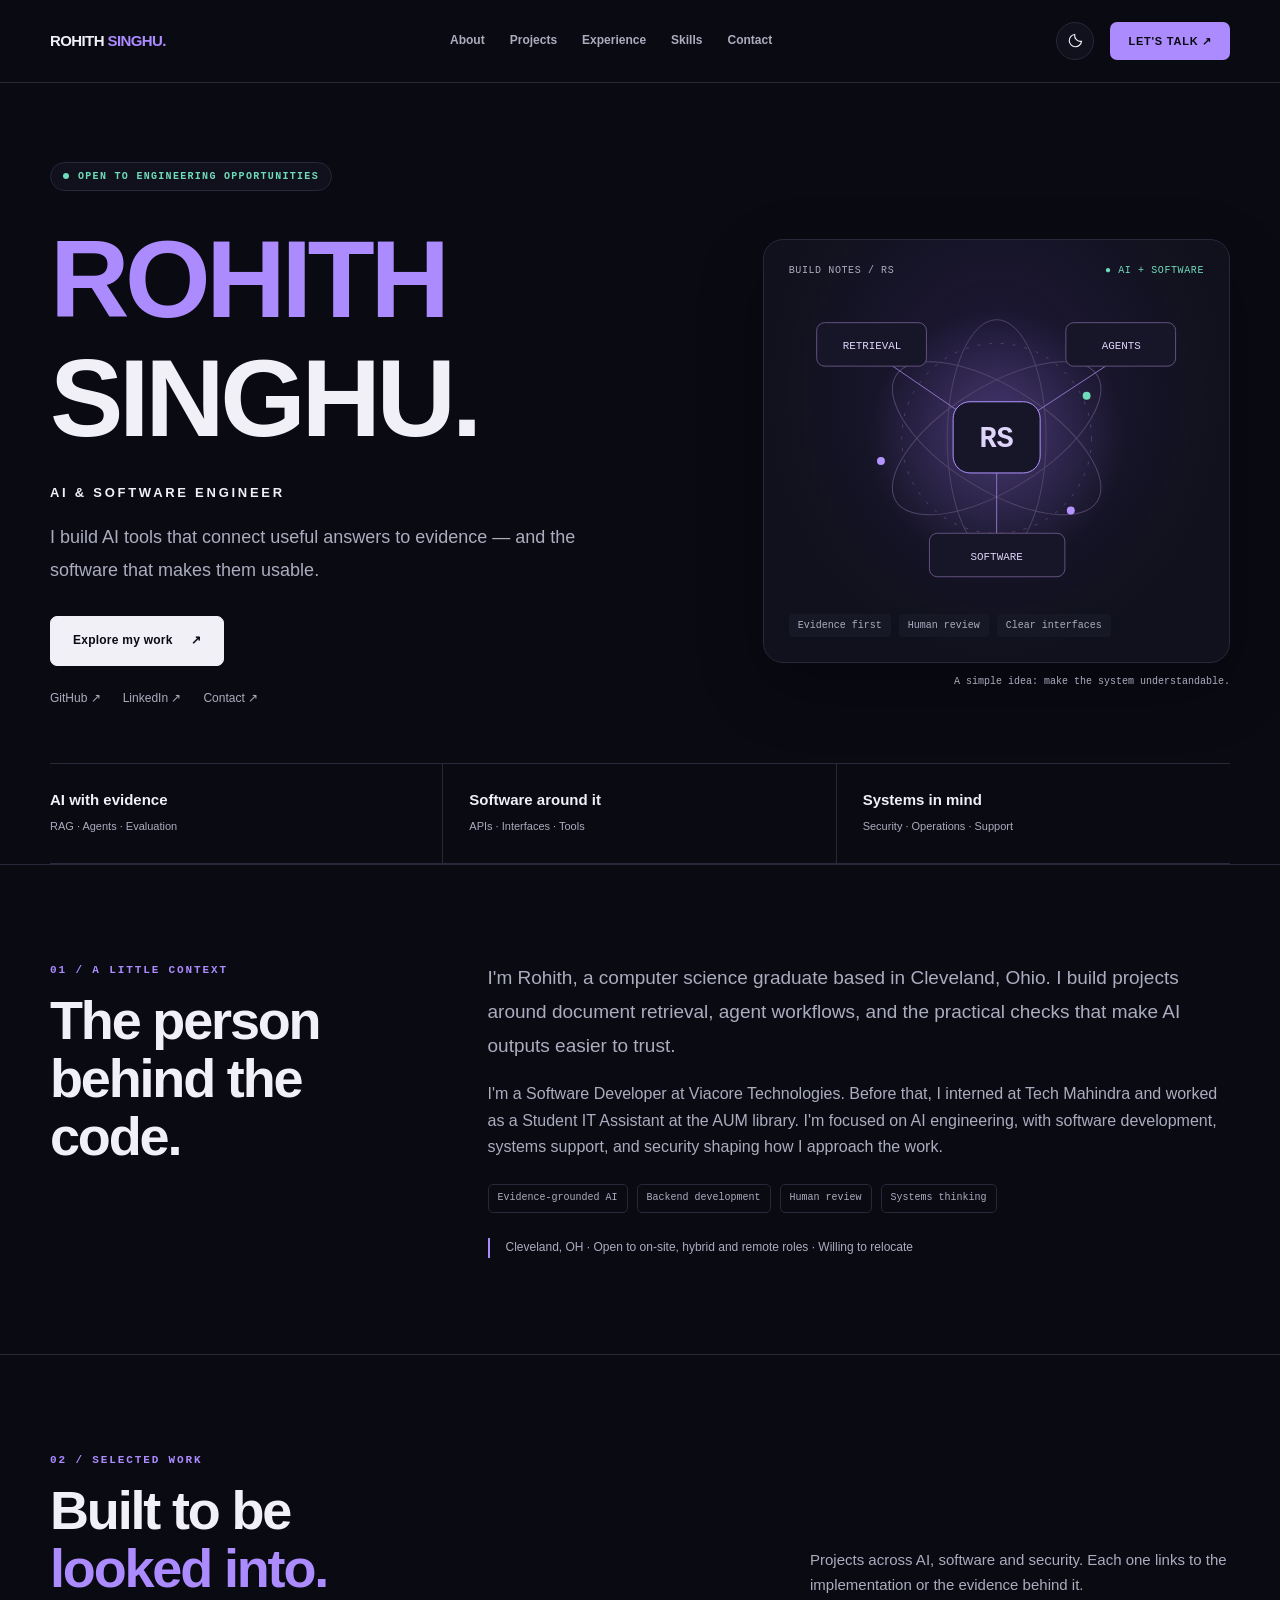
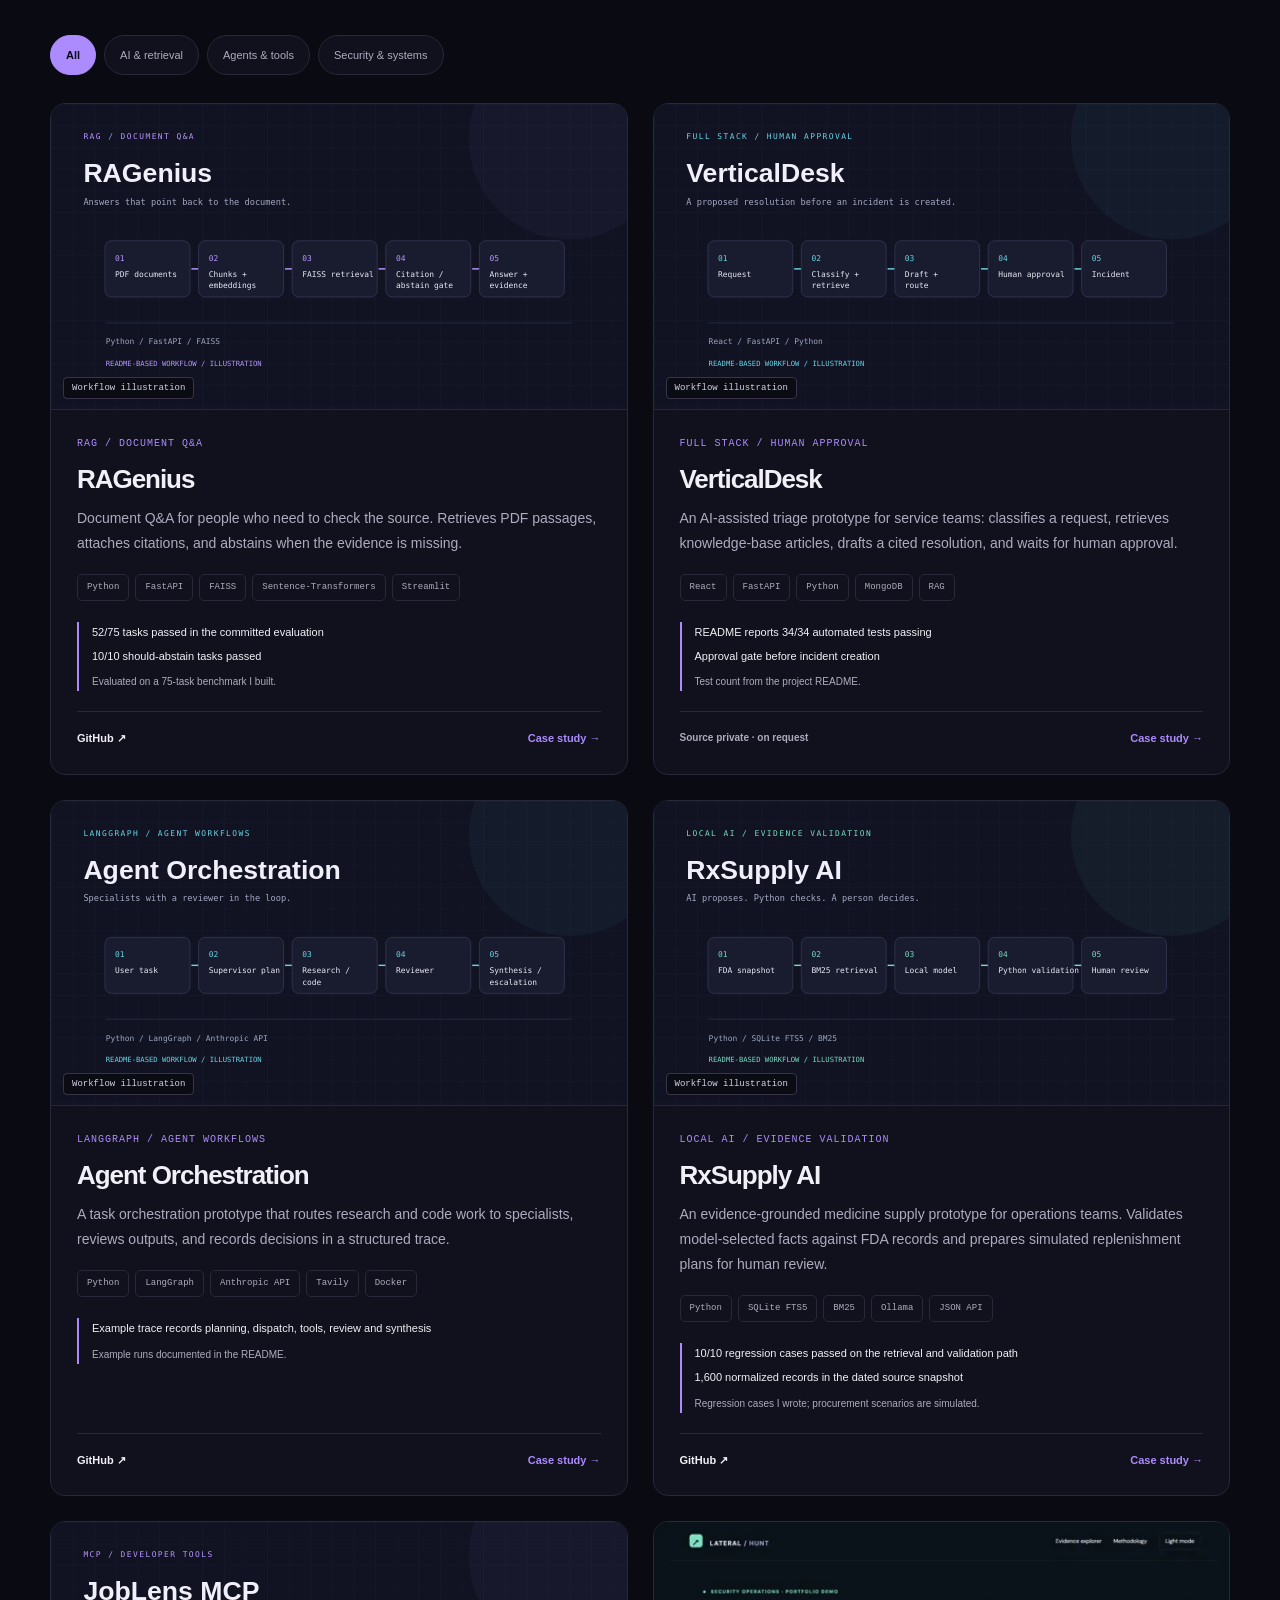
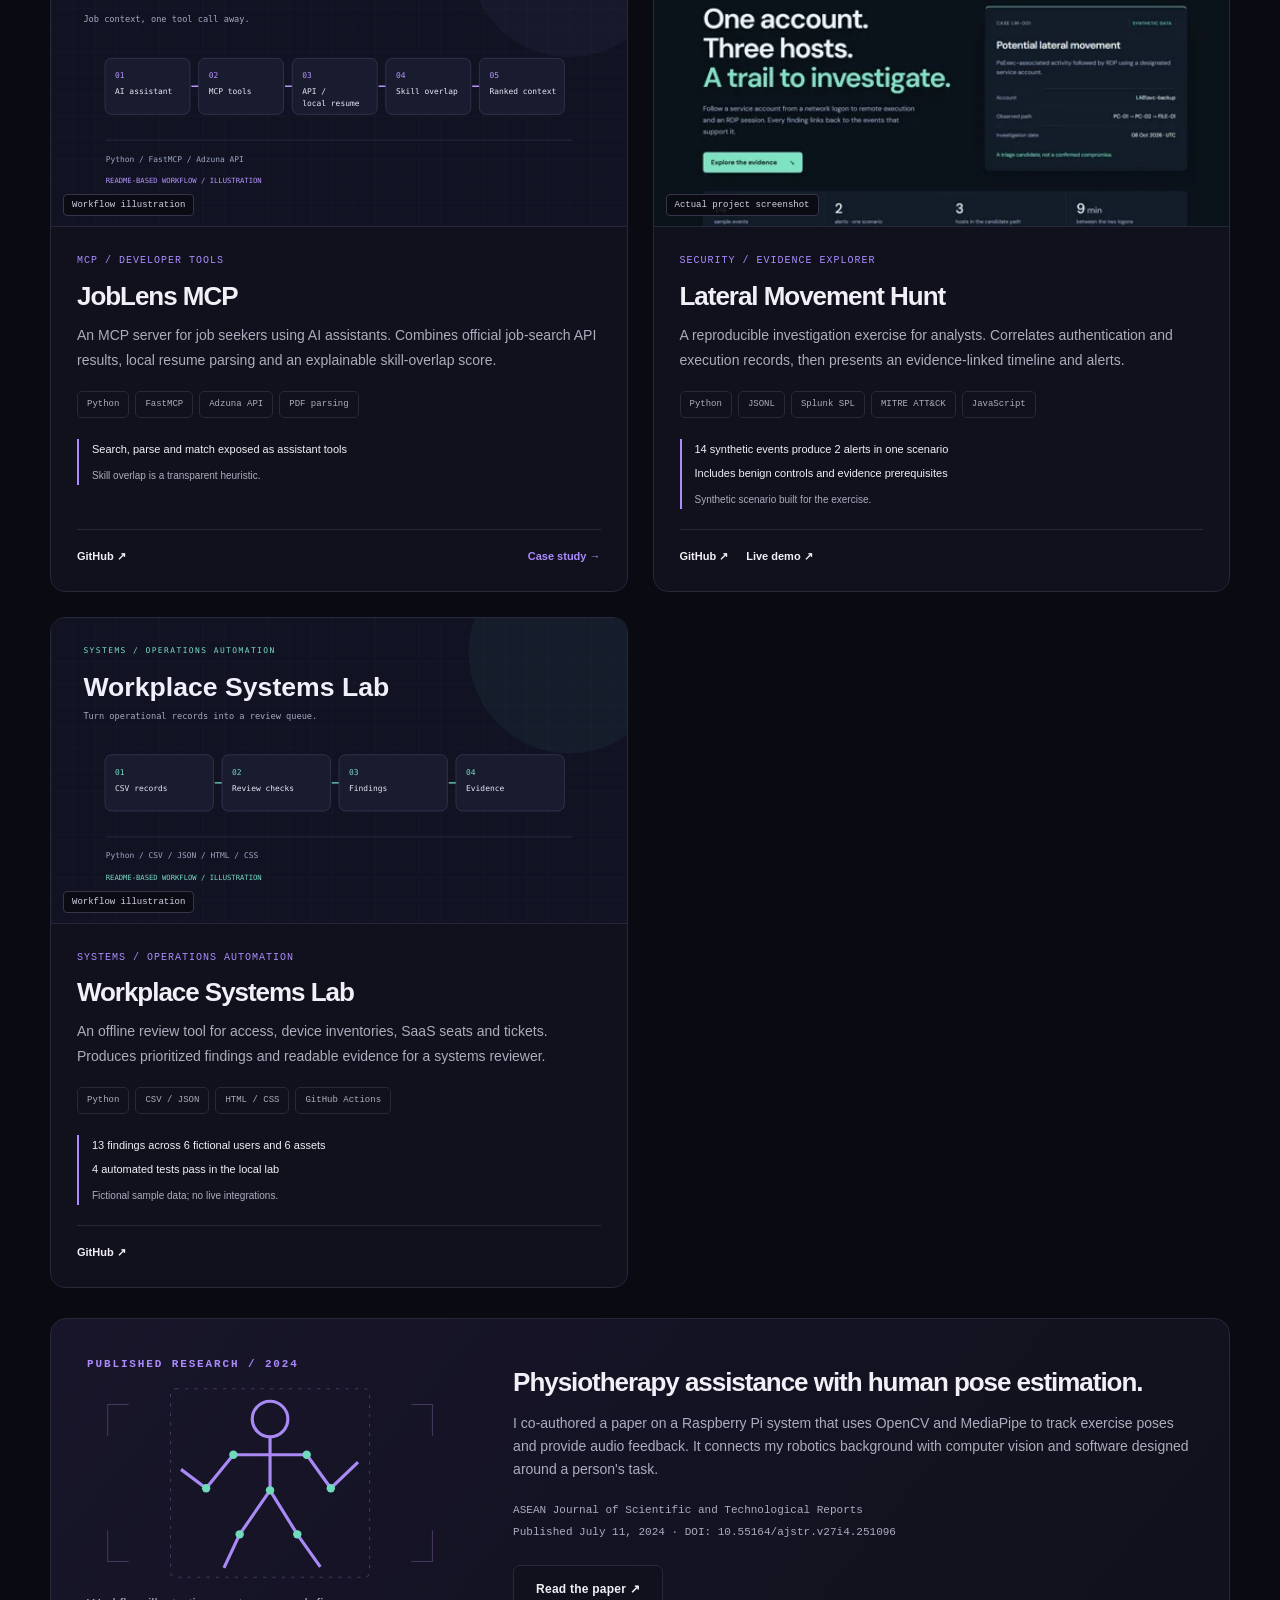
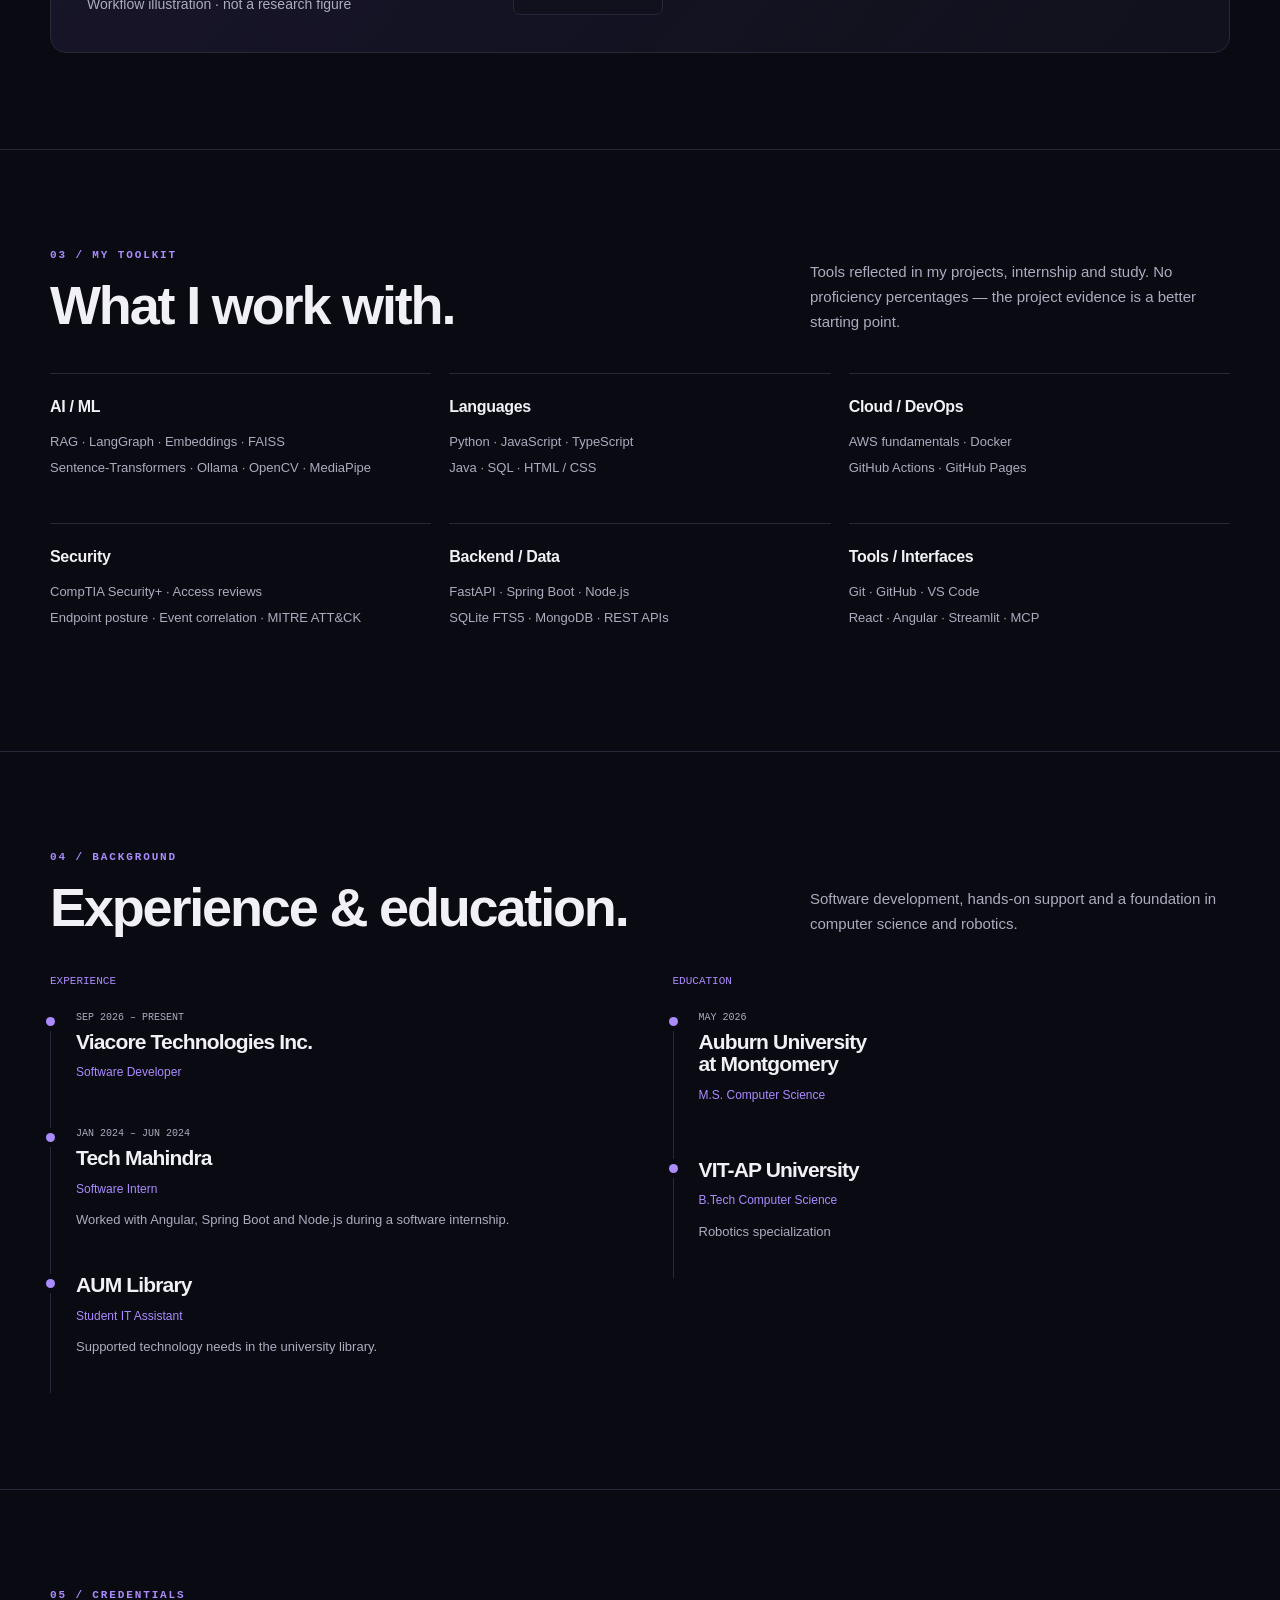
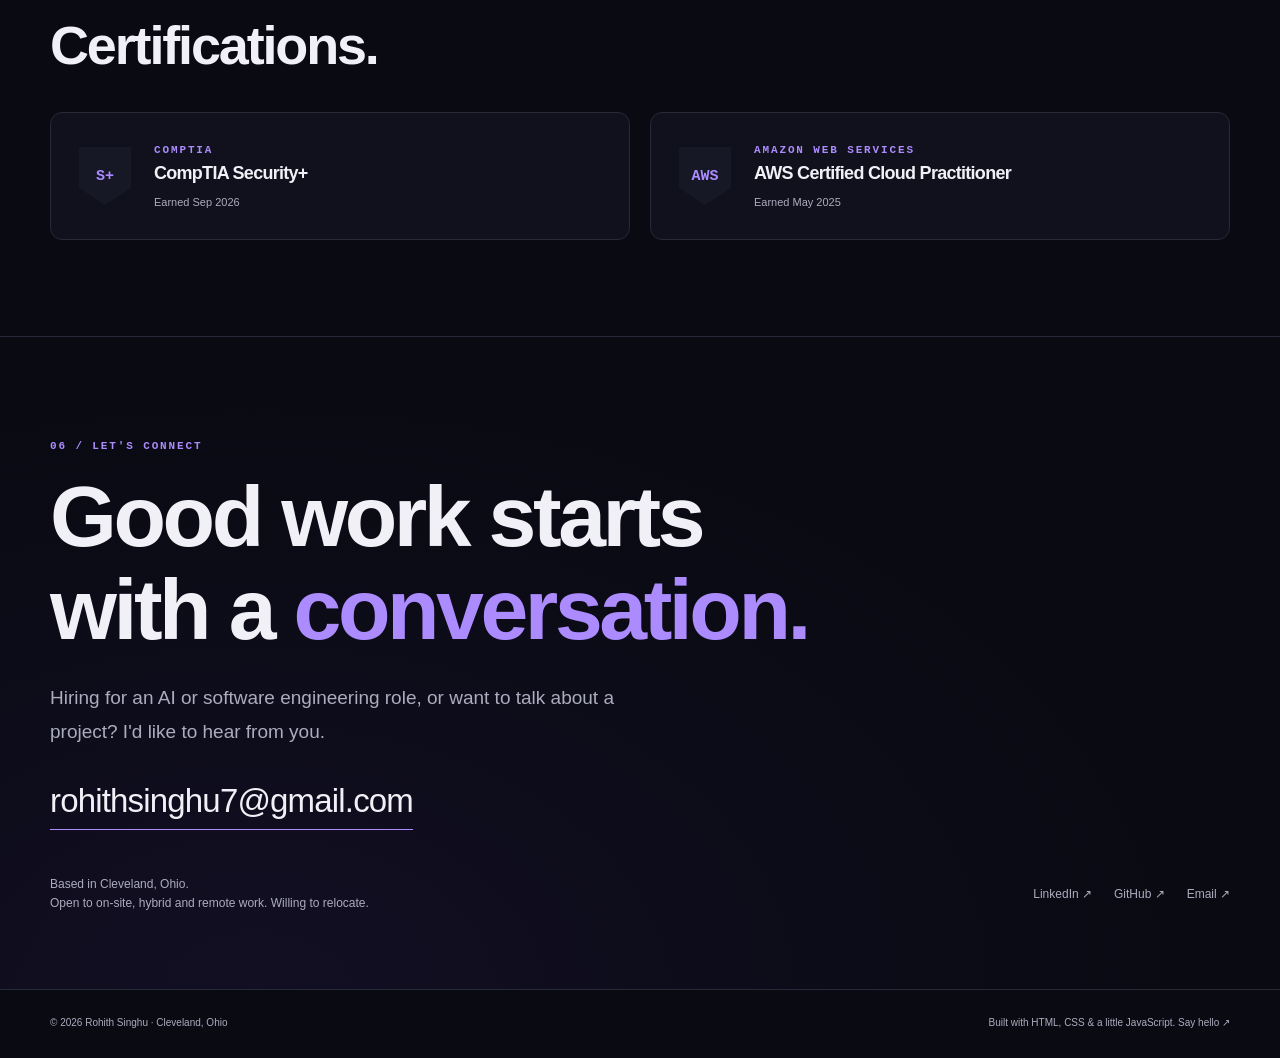
==== commit db7ba3aa: "Remove TODO placeholders, add current role, JSON-LD and llms.txt - Drop [TODO] buttons/notes; omit r" ====
--- a/index.html
+++ b/index.html
@@ -7,20 +7,20 @@
 <meta name="twitter:card" content="summary_large_image"><meta name="twitter:title" content="Rohith Singhu | AI &amp; Software Engineer"><meta name="twitter:description" content="AI and software engineering projects by Rohith Singhu: retrieval, agent workflows, developer tools and security. Based in Cleveland, Ohio."><meta name="twitter:image" content="https://rohith-jpg.github.io/assets/og-image.png">
 <link rel="icon" href="assets/favicon.svg" type="image/svg+xml"><link rel="stylesheet" href="assets/style.css">
 <script>try{const t=localStorage.getItem('theme');if(t==='light'||t==='dark')document.documentElement.dataset.theme=t;}catch(e){}</script>
-<script type="application/ld+json">{"@context": "https://schema.org", "@type": "Person", "name": "Rohith Singhu", "url": "https://rohith-jpg.github.io", "email": "rohithsinghu7@gmail.com", "sameAs": ["https://github.com/rohith-jpg", "https://www.linkedin.com/in/rohithsinghu/"], "alumniOf": [{"@type": "CollegeOrUniversity", "name": "Auburn University at Montgomery"}, {"@type": "CollegeOrUniversity", "name": "VIT-AP University"}]}</script><script src="assets/site.js" defer></script>
+<script type="application/ld+json">{"@context": "https://schema.org", "@type": "Person", "name": "Rohith Singhu", "jobTitle": "Software Developer", "worksFor": {"@type": "Organization", "name": "Viacore Technologies Inc."}, "url": "https://rohith-jpg.github.io", "email": "rohithsinghu7@gmail.com", "sameAs": ["https://github.com/rohith-jpg", "https://www.linkedin.com/in/rohithsinghu/"], "alumniOf": [{"@type": "CollegeOrUniversity", "name": "Auburn University at Montgomery"}, {"@type": "CollegeOrUniversity", "name": "VIT-AP University"}], "hasCredential": [{"@type": "EducationalOccupationalCredential", "name": "CompTIA Security+", "credentialCategory": "certification", "recognizedBy": {"@type": "Organization", "name": "CompTIA"}, "dateCreated": "2026-09"}, {"@type": "EducationalOccupationalCredential", "name": "AWS Certified Cloud Practitioner", "credentialCategory": "certification", "recognizedBy": {"@type": "Organization", "name": "Amazon Web Services"}, "dateCreated": "2025-05"}]}</script><script src="assets/site.js" defer></script>
 </head><body><a class="skip" href="#main">Skip to content</a>
 <header class="site-header"><div class="container header-inner"><a class="wordmark" href="index.html" aria-label="Rohith Singhu home">ROHITH<span> SINGHU</span><span aria-hidden="true">.</span></a>
 <nav class="nav" id="main-nav" aria-label="Main navigation"><a href="#about">About</a><a href="#projects">Projects</a><a href="#experience">Experience</a><a href="#skills">Skills</a><a href="#contact">Contact</a></nav><div class="header-actions"><button class="theme-toggle" type="button" aria-label="Switch to light mode" aria-pressed="false"><svg aria-hidden="true" viewBox="0 0 24 24" fill="none" stroke="currentColor" stroke-width="1.6"><path d="M20.5 13.2A8.6 8.6 0 0 1 10.8 3.5 8.7 8.7 0 1 0 20.5 13.2Z"/></svg></button><button class="menu-toggle" type="button" aria-expanded="false" aria-controls="main-nav">Menu</button><a class="mini-cta" href="#contact">LET'S TALK ↗</a></div></div></header>
-<main id="main"><section class="hero container" aria-labelledby="hero-heading"><div class="availability">OPEN TO ENGINEERING OPPORTUNITIES</div><div class="hero-grid"><div><h1 id="hero-heading"><span>ROHITH</span>SINGHU.</h1><p class="hero-title">AI &amp; Software Engineer</p><p class="hero-copy">I build AI tools that connect useful answers to evidence — and the software that makes them usable.</p><div class="actions"><a class="button primary" href="#projects">Explore my work <span aria-hidden="true">↗</span></a><span class="button" role="link" aria-disabled="true" title="Resume PDF has not been supplied">Resume · PDF [TODO]</span></div><div class="socials"><a href="https://github.com/rohith-jpg" target="_blank" rel="noopener noreferrer" >GitHub ↗<span class="visually-hidden"> (opens in new tab)</span></a><a href="https://www.linkedin.com/in/rohithsinghu/" target="_blank" rel="noopener noreferrer" >LinkedIn ↗<span class="visually-hidden"> (opens in new tab)</span></a><a href="#contact">Contact ↗</a></div></div><div class="hero-art"><div class="system-map"><div class="map-top"><span>BUILD NOTES / RS</span><span>● AI + SOFTWARE</span></div>
+<main id="main"><section class="hero container" aria-labelledby="hero-heading"><div class="availability">OPEN TO ENGINEERING OPPORTUNITIES</div><div class="hero-grid"><div><h1 id="hero-heading"><span>ROHITH</span>SINGHU.</h1><p class="hero-title">AI &amp; Software Engineer</p><p class="hero-copy">I build AI tools that connect useful answers to evidence — and the software that makes them usable.</p><div class="actions"><a class="button primary" href="#projects">Explore my work <span aria-hidden="true">↗</span></a></div><div class="socials"><a href="https://github.com/rohith-jpg" target="_blank" rel="noopener noreferrer" >GitHub ↗<span class="visually-hidden"> (opens in new tab)</span></a><a href="https://www.linkedin.com/in/rohithsinghu/" target="_blank" rel="noopener noreferrer" >LinkedIn ↗<span class="visually-hidden"> (opens in new tab)</span></a><a href="#contact">Contact ↗</a></div></div><div class="hero-art"><div class="system-map"><div class="map-top"><span>BUILD NOTES / RS</span><span>● AI + SOFTWARE</span></div>
 <svg viewBox="0 0 420 310" role="img" aria-labelledby="system-title"><title id="system-title">Connecting retrieval, agents and software into a system people can inspect</title><defs><radialGradient id="orb"><stop stop-color="#a786ff" stop-opacity=".3"/><stop offset="1" stop-color="#a786ff" stop-opacity="0"/></radialGradient></defs>
 <circle cx="210" cy="148" r="130" fill="url(#orb)"/><g stroke="#514469" fill="none"><ellipse cx="210" cy="148" rx="120" ry="52" transform="rotate(-32 210 148)"/><ellipse cx="210" cy="148" rx="120" ry="52" transform="rotate(32 210 148)"/><ellipse cx="210" cy="148" rx="50" ry="120"/><circle cx="210" cy="148" r="96" stroke-dasharray="3 9"/></g>
 <g stroke="#8e72c3" fill="none"><path d="M83 60 178 125M337 64 244 125M210 182V245"/></g><g fill="#171628" stroke="#64517f"><rect x="28" y="31" width="111" height="44" rx="8"/><rect x="280" y="31" width="111" height="44" rx="8"/><rect x="142" y="244" width="137" height="44" rx="8"/><rect x="166" y="111" width="88" height="72" rx="17" stroke="#b495ff"/></g>
 <g fill="#dfd4fa" font-family="Consolas,monospace" text-anchor="middle" font-size="11"><text x="84" y="58">RETRIEVAL</text><text x="336" y="58">AGENTS</text><text x="210" y="271">SOFTWARE</text><text x="210" y="157" font-size="29" font-weight="700">RS</text></g><g fill="#b495ff"><circle cx="93" cy="171" r="4"/><circle cx="285" cy="221" r="4"/></g><circle cx="301" cy="105" r="4" fill="#70dbba"/></svg>
 <div class="map-bottom"><span>Evidence first</span><span>Human review</span><span>Clear interfaces</span></div></div><p class="art-note">A simple idea: make the system understandable.</p></div></div><div class="hero-strip"><div><b>AI with evidence</b><span>RAG · Agents · Evaluation</span></div><div><b>Software around it</b><span>APIs · Interfaces · Tools</span></div><div><b>Systems in mind</b><span>Security · Operations · Support</span></div></div></section>
-<section id="about" class="section"><div class="container about-grid"><div><div class="eyebrow">01 / A little context</div><h2>The person<br>behind the code.</h2></div><div class="about-copy"><p class="lead">I'm Rohith, a computer science graduate based in Cleveland, Ohio. I build projects around document retrieval, agent workflows, and the practical checks that make AI outputs easier to trust.</p><p>My background includes a software internship at Tech Mahindra and IT support work at the AUM library. I'm focused on AI engineering, with software development, systems support, and security shaping how I approach the work.</p><div class="focus-list"><span class="tag">Evidence-grounded AI</span><span class="tag">Backend development</span><span class="tag">Human review</span><span class="tag">Systems thinking</span></div><p class="location">Cleveland, OH · Open to on-site, hybrid and remote roles · Willing to relocate</p></div></div></section>
-<section id="projects" class="section"><div class="container"><div class="section-heading"><div><div class="eyebrow">02 / Selected work</div><h2>Built to be<br><span class="accent">looked into.</span></h2></div><p>Projects across AI, software and security. Each one links to the implementation or the evidence behind it.</p></div><div class="filters" role="group" aria-label="Filter projects" hidden><button class="filter" data-filter="All" aria-pressed="true">All</button><button class="filter" data-filter="AI &amp; retrieval" aria-pressed="false">AI &amp; retrieval</button><button class="filter" data-filter="Agents &amp; tools" aria-pressed="false">Agents &amp; tools</button><button class="filter" data-filter="Security &amp; systems" aria-pressed="false">Security &amp; systems</button></div><p id="filter-status" class="visually-hidden" aria-live="polite"></p><div class="projects-grid"><article class="project" data-category="AI &amp; retrieval"><div class="project-media"><img src="assets/ragenius.svg" width="800" height="425" alt="RAGenius workflow illustration, not an application screenshot" loading="lazy" decoding="async"><span class="media-label">Workflow illustration · screenshot [TODO]</span></div><div class="project-body"><div class="project-type">RAG / DOCUMENT Q&amp;A</div><h3><a href="projects/ragenius.html">RAGenius</a></h3><p>Document Q&amp;A for people who need to check the source. Retrieves PDF passages, attaches citations, and abstains when the evidence is missing.</p><div class="tags"><span class="tag">Python</span><span class="tag">FastAPI</span><span class="tag">FAISS</span><span class="tag">Sentence-Transformers</span><span class="tag">Streamlit</span></div><div class="result-box"><p>52/75 tasks passed in the committed evaluation</p><p>10/10 should-abstain tasks passed</p><p class="result-note">Developer-authored benchmark; not a production accuracy claim.</p></div><div class="project-links"><a href="https://github.com/rohith-jpg/RAGenius" target="_blank" rel="noopener noreferrer" >GitHub ↗<span class="visually-hidden"> (opens in new tab)</span></a><span class="pending">Live demo [TODO]</span><a class="case-link" href="projects/ragenius.html">Case study →</a></div></div></article><article class="project" data-category="Agents &amp; tools"><div class="project-media"><img src="assets/agent-orchestration.svg" width="800" height="425" alt="Agent Orchestration workflow illustration, not an application screenshot" loading="lazy" decoding="async"><span class="media-label">Workflow illustration · screenshot [TODO]</span></div><div class="project-body"><div class="project-type">LANGGRAPH / AGENT WORKFLOWS</div><h3><a href="projects/agent-orchestration.html">Agent Orchestration</a></h3><p>A task orchestration prototype that routes research and code work to specialists, reviews outputs, and records decisions in a structured trace.</p><div class="tags"><span class="tag">Python</span><span class="tag">LangGraph</span><span class="tag">Anthropic API</span><span class="tag">Tavily</span><span class="tag">Docker</span></div><div class="result-box"><p>Example trace records planning, dispatch, tools, review and synthesis</p><p>[TODO] Add a reproducible routing-quality benchmark</p><p class="result-note">The README shows example runs; they are not a general performance benchmark.</p></div><div class="project-links"><a href="https://github.com/rohith-jpg/agent-orchestration" target="_blank" rel="noopener noreferrer" >GitHub ↗<span class="visually-hidden"> (opens in new tab)</span></a><span class="pending">Live demo [TODO]</span><a class="case-link" href="projects/agent-orchestration.html">Case study →</a></div></div></article><article class="project" data-category="AI &amp; retrieval"><div class="project-media"><img src="assets/rxsupply-ai.svg" width="800" height="425" alt="RxSupply AI workflow illustration, not an application screenshot" loading="lazy" decoding="async"><span class="media-label">Workflow illustration · screenshot [TODO]</span></div><div class="project-body"><div class="project-type">LOCAL AI / EVIDENCE VALIDATION</div><h3><a href="projects/rxsupply-ai.html">RxSupply AI</a></h3><p>An evidence-grounded medicine supply prototype for operations teams. Validates model-selected facts against FDA records and prepares simulated replenishment plans for human review.</p><div class="tags"><span class="tag">Python</span><span class="tag">SQLite FTS5</span><span class="tag">BM25</span><span class="tag">Ollama</span><span class="tag">JSON API</span></div><div class="result-box"><p>10/10 small regression cases passed; LLM not evaluated by this suite</p><p>1,600 normalized records in the dated source snapshot</p><p class="result-note">Developer-authored cases; procurement scenarios are synthetic.</p></div><div class="project-links"><a href="https://github.com/rohith-jpg/rxsupply-ai" target="_blank" rel="noopener noreferrer" >GitHub ↗<span class="visually-hidden"> (opens in new tab)</span></a><span class="pending">Live demo [TODO]</span><a class="case-link" href="projects/rxsupply-ai.html">Case study →</a></div></div></article><article class="project" data-category="Agents &amp; tools"><div class="project-media"><img src="assets/verticaldesk.svg" width="800" height="425" alt="VerticalDesk workflow illustration, not an application screenshot" loading="lazy" decoding="async"><span class="media-label">Workflow illustration · screenshot [TODO]</span></div><div class="project-body"><div class="project-type">FULL STACK / HUMAN APPROVAL</div><h3><a href="projects/verticaldesk.html">VerticalDesk</a></h3><p>An AI-assisted triage prototype for service teams: classifies a request, retrieves knowledge-base articles, drafts a cited resolution, and waits for human approval.</p><div class="tags"><span class="tag">React</span><span class="tag">FastAPI</span><span class="tag">Python</span><span class="tag">MongoDB</span><span class="tag">RAG</span></div><div class="result-box"><p>README reports 34/34 automated tests passing</p><p>Approval gate before incident creation</p><p class="result-note">Repository-reported test count; not independently rerun for this portfolio.</p></div><div class="project-links"><span class="pending">Source private · on request</span><span class="pending">Live demo [TODO]</span><a class="case-link" href="projects/verticaldesk.html">Case study →</a></div></div></article><article class="project" data-category="Agents &amp; tools"><div class="project-media"><img src="assets/joblens-mcp.svg" width="800" height="425" alt="JobLens MCP workflow illustration, not an application screenshot" loading="lazy" decoding="async"><span class="media-label">Workflow illustration · screenshot [TODO]</span></div><div class="project-body"><div class="project-type">MCP / DEVELOPER TOOLS</div><h3><a href="projects/joblens-mcp.html">JobLens MCP</a></h3><p>An MCP server for job seekers using AI assistants. Combines official job-search API results, local resume parsing and an explainable skill-overlap score.</p><div class="tags"><span class="tag">Python</span><span class="tag">FastMCP</span><span class="tag">Adzuna API</span><span class="tag">PDF parsing</span></div><div class="result-box"><p>Search, parse and match exposed as assistant tools</p><p>[TODO] Add a measured parsing and matching evaluation</p><p class="result-note">Skill overlap is a transparent heuristic, not a hiring prediction.</p></div><div class="project-links"><a href="https://github.com/rohith-jpg/joblens-mcp" target="_blank" rel="noopener noreferrer" >GitHub ↗<span class="visually-hidden"> (opens in new tab)</span></a><span class="pending">Live demo [TODO]</span><a class="case-link" href="projects/joblens-mcp.html">Case study →</a></div></div></article><article class="project" data-category="Security &amp; systems"><div class="project-media"><img src="assets/lateral-movement-hunt-screen.webp" width="800" height="425" alt="Lateral Movement Hunt evidence explorer showing the synthetic event investigation" loading="lazy" decoding="async"><span class="media-label">Actual project screenshot</span></div><div class="project-body"><div class="project-type">SECURITY / EVIDENCE EXPLORER</div><h3>Lateral Movement Hunt</h3><p>A reproducible investigation exercise for analysts. Correlates authentication and execution records, then presents an evidence-linked timeline and alerts.</p><div class="tags"><span class="tag">Python</span><span class="tag">JSONL</span><span class="tag">Splunk SPL</span><span class="tag">MITRE ATT&amp;CK</span><span class="tag">JavaScript</span></div><div class="result-box"><p>14 synthetic events produce 2 alerts in one scenario</p><p>Includes benign controls and evidence prerequisites</p><p class="result-note">Synthetic exercise; not measured real-world detection quality.</p></div><div class="project-links"><a href="https://github.com/rohith-jpg/lateral-movement-hunt" target="_blank" rel="noopener noreferrer" >GitHub ↗<span class="visually-hidden"> (opens in new tab)</span></a><a href="https://famous-cobbler-104cfe.netlify.app/" target="_blank" rel="noopener noreferrer" >Live demo ↗<span class="visually-hidden"> (opens in new tab)</span></a></div></div></article><article class="project" data-category="Security &amp; systems"><div class="project-media"><img src="assets/workplace-systems-lab.svg" width="800" height="425" alt="Workplace Systems Lab workflow illustration, not an application screenshot" loading="lazy" decoding="async"><span class="media-label">Workflow illustration · screenshot [TODO]</span></div><div class="project-body"><div class="project-type">SYSTEMS / OPERATIONS AUTOMATION</div><h3>Workplace Systems Lab</h3><p>An offline review tool for access, device inventories, SaaS seats and tickets. Produces prioritized findings and readable evidence for a systems reviewer.</p><div class="tags"><span class="tag">Python</span><span class="tag">CSV / JSON</span><span class="tag">HTML / CSS</span><span class="tag">GitHub Actions</span></div><div class="result-box"><p>13 findings across 6 fictional users and 6 assets</p><p>4 automated tests pass in the local lab</p><p class="result-note">Fictional data; no live identity or device-management integration.</p></div><div class="project-links"><a href="https://github.com/rohith-jpg/workplace-systems-lab" target="_blank" rel="noopener noreferrer" >GitHub ↗<span class="visually-hidden"> (opens in new tab)</span></a><span class="pending">Live demo [TODO]</span></div></div></article></div>
+<section id="about" class="section"><div class="container about-grid"><div><div class="eyebrow">01 / A little context</div><h2>The person<br>behind the code.</h2></div><div class="about-copy"><p class="lead">I'm Rohith, a computer science graduate based in Cleveland, Ohio. I build projects around document retrieval, agent workflows, and the practical checks that make AI outputs easier to trust.</p><p>I'm a Software Developer at Viacore Technologies. Before that, I interned at Tech Mahindra and worked as a Student IT Assistant at the AUM library. I'm focused on AI engineering, with software development, systems support, and security shaping how I approach the work.</p><div class="focus-list"><span class="tag">Evidence-grounded AI</span><span class="tag">Backend development</span><span class="tag">Human review</span><span class="tag">Systems thinking</span></div><p class="location">Cleveland, OH · Open to on-site, hybrid and remote roles · Willing to relocate</p></div></div></section>
+<section id="projects" class="section"><div class="container"><div class="section-heading"><div><div class="eyebrow">02 / Selected work</div><h2>Built to be<br><span class="accent">looked into.</span></h2></div><p>Projects across AI, software and security. Each one links to the implementation or the evidence behind it.</p></div><div class="filters" role="group" aria-label="Filter projects" hidden><button class="filter" data-filter="All" aria-pressed="true">All</button><button class="filter" data-filter="AI &amp; retrieval" aria-pressed="false">AI &amp; retrieval</button><button class="filter" data-filter="Agents &amp; tools" aria-pressed="false">Agents &amp; tools</button><button class="filter" data-filter="Security &amp; systems" aria-pressed="false">Security &amp; systems</button></div><p id="filter-status" class="visually-hidden" aria-live="polite"></p><div class="projects-grid"><article class="project" data-category="AI &amp; retrieval"><div class="project-media"><img src="assets/ragenius.svg" width="800" height="425" alt="RAGenius workflow illustration, not an application screenshot" loading="lazy" decoding="async"><span class="media-label">Workflow illustration</span></div><div class="project-body"><div class="project-type">RAG / DOCUMENT Q&amp;A</div><h3><a href="projects/ragenius.html">RAGenius</a></h3><p>Document Q&amp;A for people who need to check the source. Retrieves PDF passages, attaches citations, and abstains when the evidence is missing.</p><div class="tags"><span class="tag">Python</span><span class="tag">FastAPI</span><span class="tag">FAISS</span><span class="tag">Sentence-Transformers</span><span class="tag">Streamlit</span></div><div class="result-box"><p>52/75 tasks passed in the committed evaluation</p><p>10/10 should-abstain tasks passed</p><p class="result-note">Evaluated on a 75-task benchmark I built.</p></div><div class="project-links"><a href="https://github.com/rohith-jpg/RAGenius" target="_blank" rel="noopener noreferrer" >GitHub ↗<span class="visually-hidden"> (opens in new tab)</span></a><a class="case-link" href="projects/ragenius.html">Case study →</a></div></div></article><article class="project" data-category="Agents &amp; tools"><div class="project-media"><img src="assets/verticaldesk.svg" width="800" height="425" alt="VerticalDesk workflow illustration, not an application screenshot" loading="lazy" decoding="async"><span class="media-label">Workflow illustration</span></div><div class="project-body"><div class="project-type">FULL STACK / HUMAN APPROVAL</div><h3><a href="projects/verticaldesk.html">VerticalDesk</a></h3><p>An AI-assisted triage prototype for service teams: classifies a request, retrieves knowledge-base articles, drafts a cited resolution, and waits for human approval.</p><div class="tags"><span class="tag">React</span><span class="tag">FastAPI</span><span class="tag">Python</span><span class="tag">MongoDB</span><span class="tag">RAG</span></div><div class="result-box"><p>README reports 34/34 automated tests passing</p><p>Approval gate before incident creation</p><p class="result-note">Test count from the project README.</p></div><div class="project-links"><span class="pending">Source private · on request</span><a class="case-link" href="projects/verticaldesk.html">Case study →</a></div></div></article><article class="project" data-category="Agents &amp; tools"><div class="project-media"><img src="assets/agent-orchestration.svg" width="800" height="425" alt="Agent Orchestration workflow illustration, not an application screenshot" loading="lazy" decoding="async"><span class="media-label">Workflow illustration</span></div><div class="project-body"><div class="project-type">LANGGRAPH / AGENT WORKFLOWS</div><h3><a href="projects/agent-orchestration.html">Agent Orchestration</a></h3><p>A task orchestration prototype that routes research and code work to specialists, reviews outputs, and records decisions in a structured trace.</p><div class="tags"><span class="tag">Python</span><span class="tag">LangGraph</span><span class="tag">Anthropic API</span><span class="tag">Tavily</span><span class="tag">Docker</span></div><div class="result-box"><p>Example trace records planning, dispatch, tools, review and synthesis</p><p class="result-note">Example runs documented in the README.</p></div><div class="project-links"><a href="https://github.com/rohith-jpg/agent-orchestration" target="_blank" rel="noopener noreferrer" >GitHub ↗<span class="visually-hidden"> (opens in new tab)</span></a><a class="case-link" href="projects/agent-orchestration.html">Case study →</a></div></div></article><article class="project" data-category="AI &amp; retrieval"><div class="project-media"><img src="assets/rxsupply-ai.svg" width="800" height="425" alt="RxSupply AI workflow illustration, not an application screenshot" loading="lazy" decoding="async"><span class="media-label">Workflow illustration</span></div><div class="project-body"><div class="project-type">LOCAL AI / EVIDENCE VALIDATION</div><h3><a href="projects/rxsupply-ai.html">RxSupply AI</a></h3><p>An evidence-grounded medicine supply prototype for operations teams. Validates model-selected facts against FDA records and prepares simulated replenishment plans for human review.</p><div class="tags"><span class="tag">Python</span><span class="tag">SQLite FTS5</span><span class="tag">BM25</span><span class="tag">Ollama</span><span class="tag">JSON API</span></div><div class="result-box"><p>10/10 regression cases passed on the retrieval and validation path</p><p>1,600 normalized records in the dated source snapshot</p><p class="result-note">Regression cases I wrote; procurement scenarios are simulated.</p></div><div class="project-links"><a href="https://github.com/rohith-jpg/rxsupply-ai" target="_blank" rel="noopener noreferrer" >GitHub ↗<span class="visually-hidden"> (opens in new tab)</span></a><a class="case-link" href="projects/rxsupply-ai.html">Case study →</a></div></div></article><article class="project" data-category="Agents &amp; tools"><div class="project-media"><img src="assets/joblens-mcp.svg" width="800" height="425" alt="JobLens MCP workflow illustration, not an application screenshot" loading="lazy" decoding="async"><span class="media-label">Workflow illustration</span></div><div class="project-body"><div class="project-type">MCP / DEVELOPER TOOLS</div><h3><a href="projects/joblens-mcp.html">JobLens MCP</a></h3><p>An MCP server for job seekers using AI assistants. Combines official job-search API results, local resume parsing and an explainable skill-overlap score.</p><div class="tags"><span class="tag">Python</span><span class="tag">FastMCP</span><span class="tag">Adzuna API</span><span class="tag">PDF parsing</span></div><div class="result-box"><p>Search, parse and match exposed as assistant tools</p><p class="result-note">Skill overlap is a transparent heuristic.</p></div><div class="project-links"><a href="https://github.com/rohith-jpg/joblens-mcp" target="_blank" rel="noopener noreferrer" >GitHub ↗<span class="visually-hidden"> (opens in new tab)</span></a><a class="case-link" href="projects/joblens-mcp.html">Case study →</a></div></div></article><article class="project" data-category="Security &amp; systems"><div class="project-media"><img src="assets/lateral-movement-hunt-screen.webp" width="800" height="425" alt="Lateral Movement Hunt evidence explorer showing the synthetic event investigation" loading="lazy" decoding="async"><span class="media-label">Actual project screenshot</span></div><div class="project-body"><div class="project-type">SECURITY / EVIDENCE EXPLORER</div><h3>Lateral Movement Hunt</h3><p>A reproducible investigation exercise for analysts. Correlates authentication and execution records, then presents an evidence-linked timeline and alerts.</p><div class="tags"><span class="tag">Python</span><span class="tag">JSONL</span><span class="tag">Splunk SPL</span><span class="tag">MITRE ATT&amp;CK</span><span class="tag">JavaScript</span></div><div class="result-box"><p>14 synthetic events produce 2 alerts in one scenario</p><p>Includes benign controls and evidence prerequisites</p><p class="result-note">Synthetic scenario built for the exercise.</p></div><div class="project-links"><a href="https://github.com/rohith-jpg/lateral-movement-hunt" target="_blank" rel="noopener noreferrer" >GitHub ↗<span class="visually-hidden"> (opens in new tab)</span></a><a href="https://famous-cobbler-104cfe.netlify.app/" target="_blank" rel="noopener noreferrer" >Live demo ↗<span class="visually-hidden"> (opens in new tab)</span></a></div></div></article><article class="project" data-category="Security &amp; systems"><div class="project-media"><img src="assets/workplace-systems-lab.svg" width="800" height="425" alt="Workplace Systems Lab workflow illustration, not an application screenshot" loading="lazy" decoding="async"><span class="media-label">Workflow illustration</span></div><div class="project-body"><div class="project-type">SYSTEMS / OPERATIONS AUTOMATION</div><h3>Workplace Systems Lab</h3><p>An offline review tool for access, device inventories, SaaS seats and tickets. Produces prioritized findings and readable evidence for a systems reviewer.</p><div class="tags"><span class="tag">Python</span><span class="tag">CSV / JSON</span><span class="tag">HTML / CSS</span><span class="tag">GitHub Actions</span></div><div class="result-box"><p>13 findings across 6 fictional users and 6 assets</p><p>4 automated tests pass in the local lab</p><p class="result-note">Fictional sample data; no live integrations.</p></div><div class="project-links"><a href="https://github.com/rohith-jpg/workplace-systems-lab" target="_blank" rel="noopener noreferrer" >GitHub ↗<span class="visually-hidden"> (opens in new tab)</span></a></div></div></article></div>
 <article class="research"><div><div class="eyebrow">Published research / 2024</div><svg class="pose-art" viewBox="0 0 330 210" role="img" aria-label="Illustration of joint tracking in a human pose estimation pipeline"><g fill="none" stroke="#45395f"><path d="M30 30H10V60M300 30H320V60M30 180H10V150M300 180H320V150"/><rect x="70" y="15" width="190" height="180" rx="5" stroke-dasharray="3 6"/></g><g fill="none" stroke="#a989f5" stroke-width="3"><circle cx="165" cy="44" r="17"/><path d="M165 62V112M130 78H200M130 78 104 110 80 92M200 78 223 110 249 85M165 112 136 154 121 186M165 112 191 154 213 185"/></g><g fill="#70dbba"><circle cx="130" cy="78" r="4"/><circle cx="200" cy="78" r="4"/><circle cx="165" cy="112" r="4"/><circle cx="104" cy="110" r="4"/><circle cx="223" cy="110" r="4"/><circle cx="136" cy="154" r="4"/><circle cx="191" cy="154" r="4"/></g></svg><p class="small">Workflow illustration · not a research figure</p></div><div><h3>Physiotherapy assistance with human pose estimation.</h3><p>I co-authored a paper on a Raspberry Pi system that uses OpenCV and MediaPipe to track exercise poses and provide audio feedback. It connects my robotics background with computer vision and software designed around a person's task.</p><div class="research-meta">ASEAN Journal of Scientific and Technological Reports<br>Published July 11, 2024 · DOI: 10.55164/ajstr.v27i4.251096</div><a href="https://ph02.tci-thaijo.org/index.php/tsujournal/article/view/251096" target="_blank" rel="noopener noreferrer" class="button">Read the paper ↗<span class="visually-hidden"> (opens in new tab)</span></a></div></article></div></section>
 <section id="skills" class="section"><div class="container"><div class="section-heading"><div><div class="eyebrow">03 / My toolkit</div><h2>What I work with.</h2></div><p>Tools reflected in my projects, internship and study. No proficiency percentages — the project evidence is a better starting point.</p></div><div class="skills-grid"><div class="skill-group"><h3>AI / ML</h3><p>RAG · LangGraph · Embeddings · FAISS<br>Sentence-Transformers · Ollama · OpenCV · MediaPipe</p></div><div class="skill-group"><h3>Languages</h3><p>Python · JavaScript · TypeScript<br>Java · SQL · HTML / CSS</p></div><div class="skill-group"><h3>Cloud / DevOps</h3><p>AWS fundamentals · Docker<br>GitHub Actions · GitHub Pages</p></div><div class="skill-group"><h3>Security</h3><p>CompTIA Security+ · Access reviews<br>Endpoint posture · Event correlation · MITRE ATT&CK</p></div><div class="skill-group"><h3>Backend / Data</h3><p>FastAPI · Spring Boot · Node.js<br>SQLite FTS5 · MongoDB · REST APIs</p></div><div class="skill-group"><h3>Tools / Interfaces</h3><p>Git · GitHub · VS Code<br>React · Angular · Streamlit · MCP</p></div></div></div></section>
-<section id="experience" class="section"><div class="container"><div class="section-heading"><div><div class="eyebrow">04 / Background</div><h2>Experience &amp; education.</h2></div><p>Software development, hands-on support and a foundation in computer science and robotics.</p></div><div class="timeline-grid"><div><div class="timeline-title">EXPERIENCE</div><div class="timeline"><article class="timeline-item"><div class="date">[TODO] Month / year – Month / year</div><h3>Tech Mahindra</h3><p class="role">Software intern</p><p>Worked with Angular, Spring Boot and Node.js during a software internship.</p><p class="todo">[TODO] Add one specific contribution and its verified outcome.</p></article><article class="timeline-item"><div class="date">[TODO] Month / year – Month / year</div><h3>AUM Library</h3><p class="role">IT support work</p><p>Supported technology needs in the university library.</p><p class="todo">[TODO] Confirm formal title and add examples of issues resolved.</p></article></div></div><div><div class="timeline-title">EDUCATION</div><div class="timeline"><article class="timeline-item"><div class="date">COMPLETED MAY 2026</div><h3>Auburn University<br>at Montgomery</h3><p class="role">M.S. Computer Science</p></article><article class="timeline-item"><div class="date">[TODO] Graduation month / year</div><h3>VIT-AP University</h3><p class="role">B.Tech Computer Science</p><p>Robotics specialization</p></article></div></div></div></div></section>
-<section id="certifications" class="section"><div class="container"><div class="section-heading"><div><div class="eyebrow">05 / Credentials</div><h2>Certifications.</h2></div></div><div class="cert-grid"><article class="cert"><div class="cert-icon" aria-hidden="true">S+</div><div><div class="eyebrow">CompTIA</div><h3>CompTIA Security+</h3><p>Certification listed by Rohith</p><span class="pending">Verification link [TODO]</span></div></article><article class="cert"><div class="cert-icon" aria-hidden="true">AWS</div><div><div class="eyebrow">Amazon Web Services</div><h3>AWS Certified Cloud Practitioner</h3><p>Certification listed by Rohith</p><span class="pending">Verification link [TODO]</span></div></article></div></div></section>
+<section id="experience" class="section"><div class="container"><div class="section-heading"><div><div class="eyebrow">04 / Background</div><h2>Experience &amp; education.</h2></div><p>Software development, hands-on support and a foundation in computer science and robotics.</p></div><div class="timeline-grid"><div><div class="timeline-title">EXPERIENCE</div><div class="timeline"><article class="timeline-item"><div class="date">SEP 2026 – PRESENT</div><h3>Viacore Technologies Inc.</h3><p class="role">Software Developer</p></article><article class="timeline-item"><div class="date">JAN 2024 – JUN 2024</div><h3>Tech Mahindra</h3><p class="role">Software Intern</p><p>Worked with Angular, Spring Boot and Node.js during a software internship.</p></article><article class="timeline-item"><h3>AUM Library</h3><p class="role">Student IT Assistant</p><p>Supported technology needs in the university library.</p></article></div></div><div><div class="timeline-title">EDUCATION</div><div class="timeline"><article class="timeline-item"><div class="date">MAY 2026</div><h3>Auburn University<br>at Montgomery</h3><p class="role">M.S. Computer Science</p></article><article class="timeline-item"><h3>VIT-AP University</h3><p class="role">B.Tech Computer Science</p><p>Robotics specialization</p></article></div></div></div></div></section>
+<section id="certifications" class="section"><div class="container"><div class="section-heading"><div><div class="eyebrow">05 / Credentials</div><h2>Certifications.</h2></div></div><div class="cert-grid"><article class="cert"><div class="cert-icon" aria-hidden="true">S+</div><div><div class="eyebrow">CompTIA</div><h3>CompTIA Security+</h3><p>Earned Sep 2026</p></div></article><article class="cert"><div class="cert-icon" aria-hidden="true">AWS</div><div><div class="eyebrow">Amazon Web Services</div><h3>AWS Certified Cloud Practitioner</h3><p>Earned May 2025</p></div></article></div></div></section>
 <section id="contact" class="contact"><div class="container"><div class="eyebrow">06 / Let's connect</div><h2>Good work starts<br>with a <span class="accent">conversation.</span></h2><p class="lead">Hiring for an AI or software engineering role, or want to talk about a project? I'd like to hear from you.</p><a class="email" href="mailto:rohithsinghu7@gmail.com">rohithsinghu7@gmail.com</a><div class="contact-bottom"><p>Based in Cleveland, Ohio.<br>Open to on-site, hybrid and remote work. Willing to relocate.</p><div class="socials"><a href="https://www.linkedin.com/in/rohithsinghu/" target="_blank" rel="noopener noreferrer" >LinkedIn ↗<span class="visually-hidden"> (opens in new tab)</span></a><a href="https://github.com/rohith-jpg" target="_blank" rel="noopener noreferrer" >GitHub ↗<span class="visually-hidden"> (opens in new tab)</span></a><a href="mailto:rohithsinghu7@gmail.com">Email ↗</a></div></div></div></section></main><footer class="site-footer"><div class="container footer-inner"><span>© 2026 Rohith Singhu · Cleveland, Ohio</span><span>Built with HTML, CSS & a little JavaScript. <a href="#contact">Say hello ↗</a></span></div></footer></body></html>
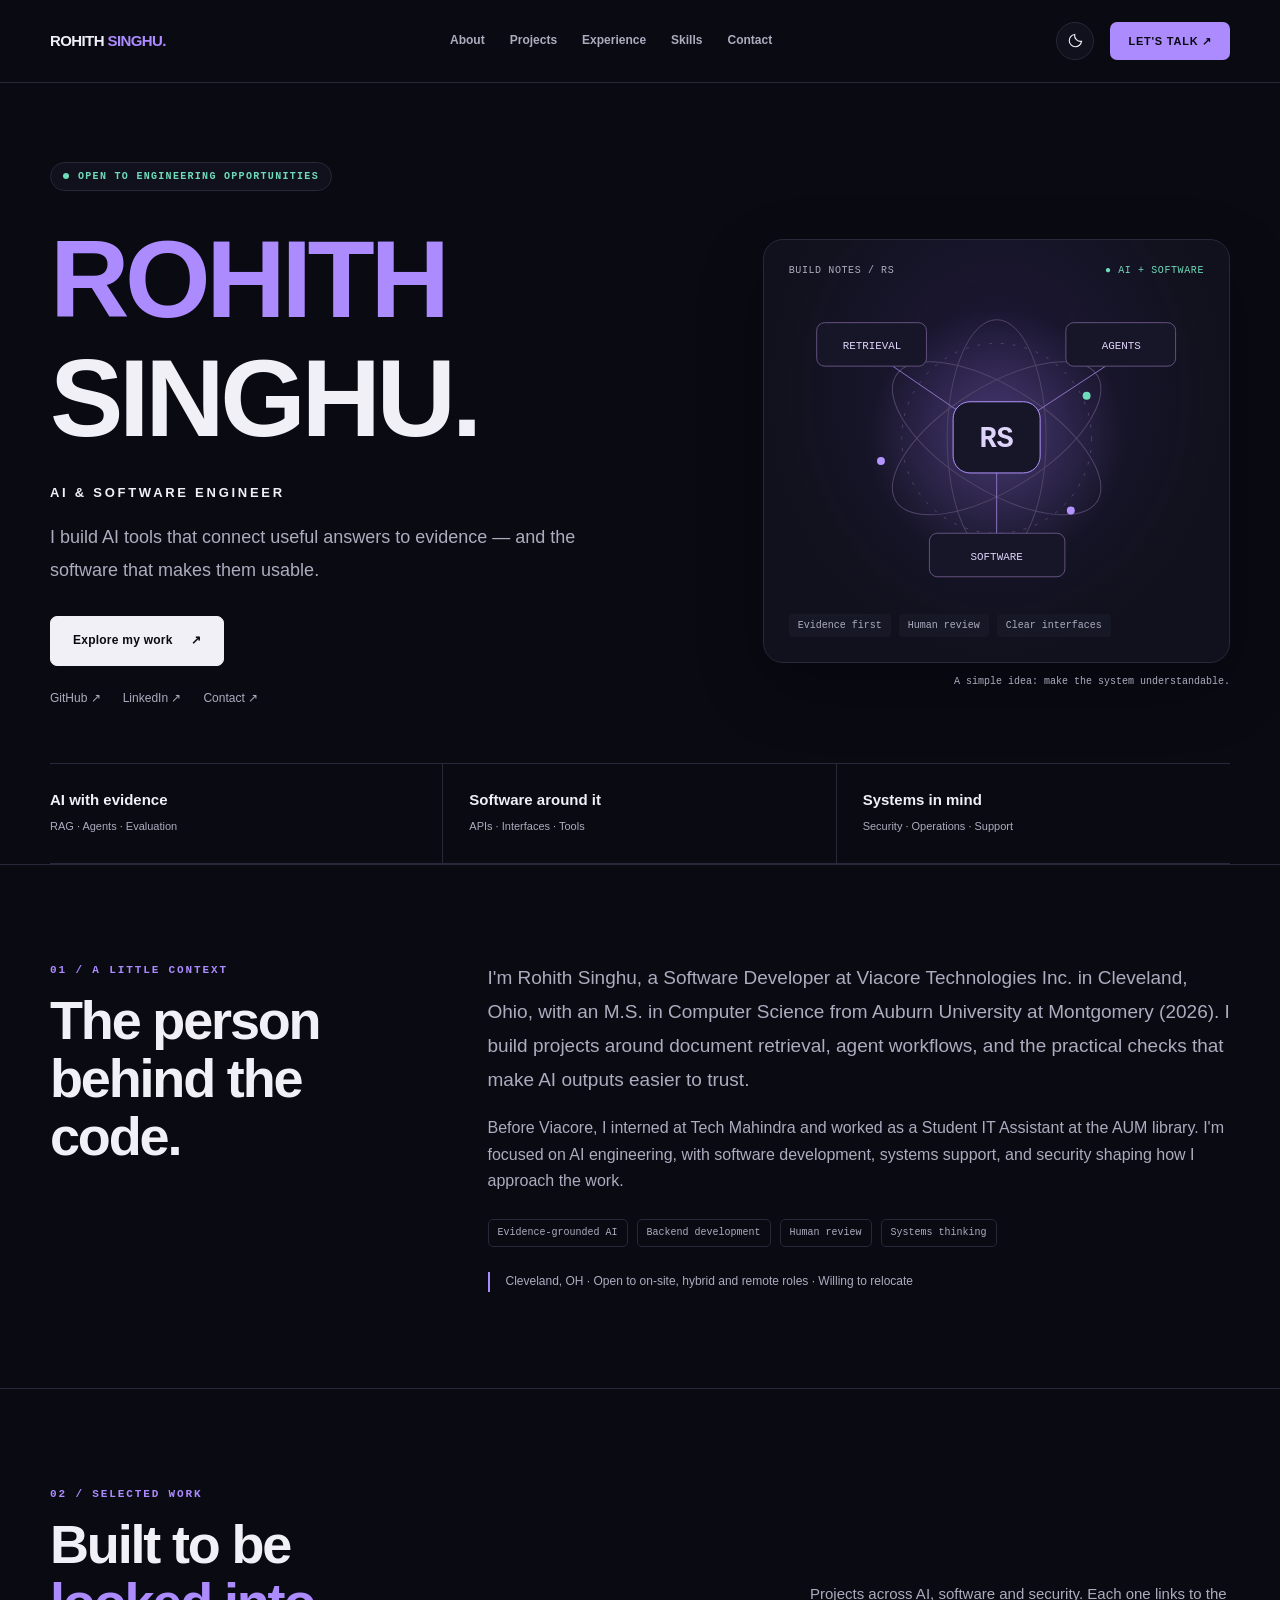
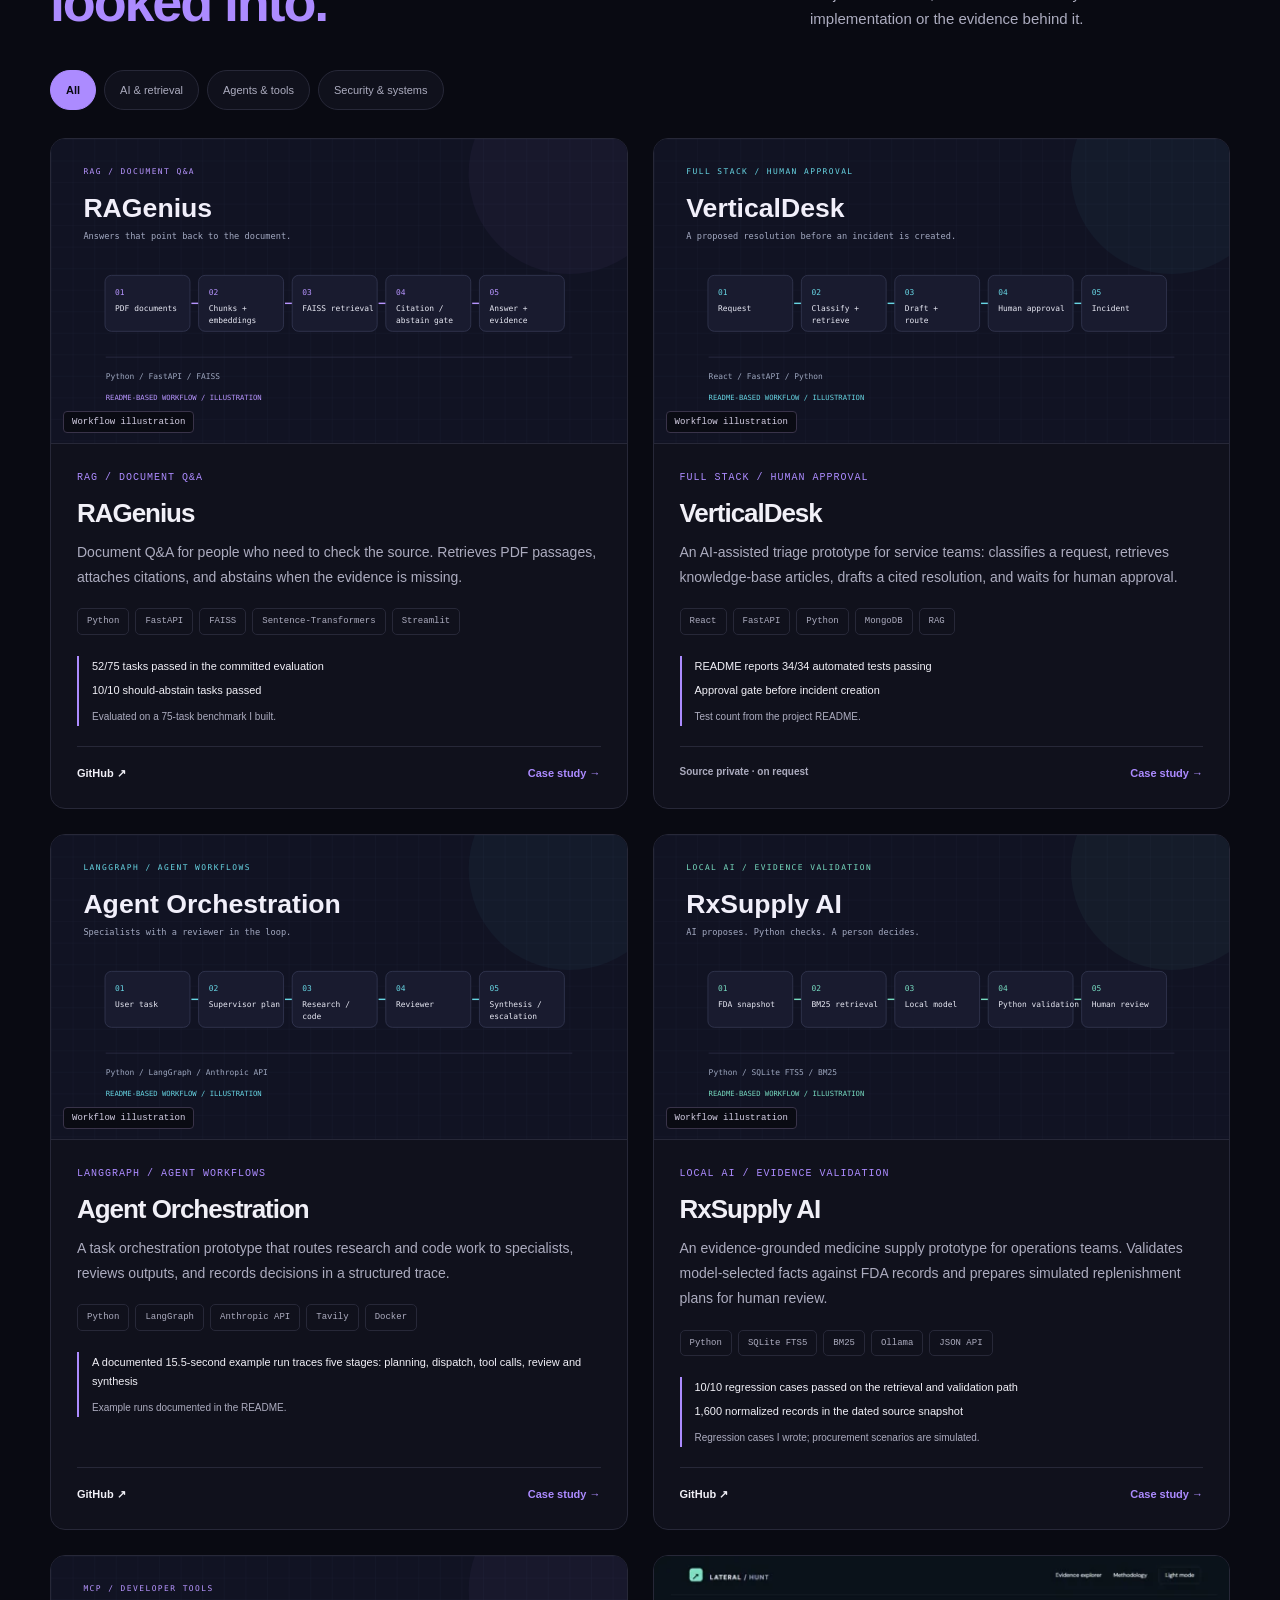
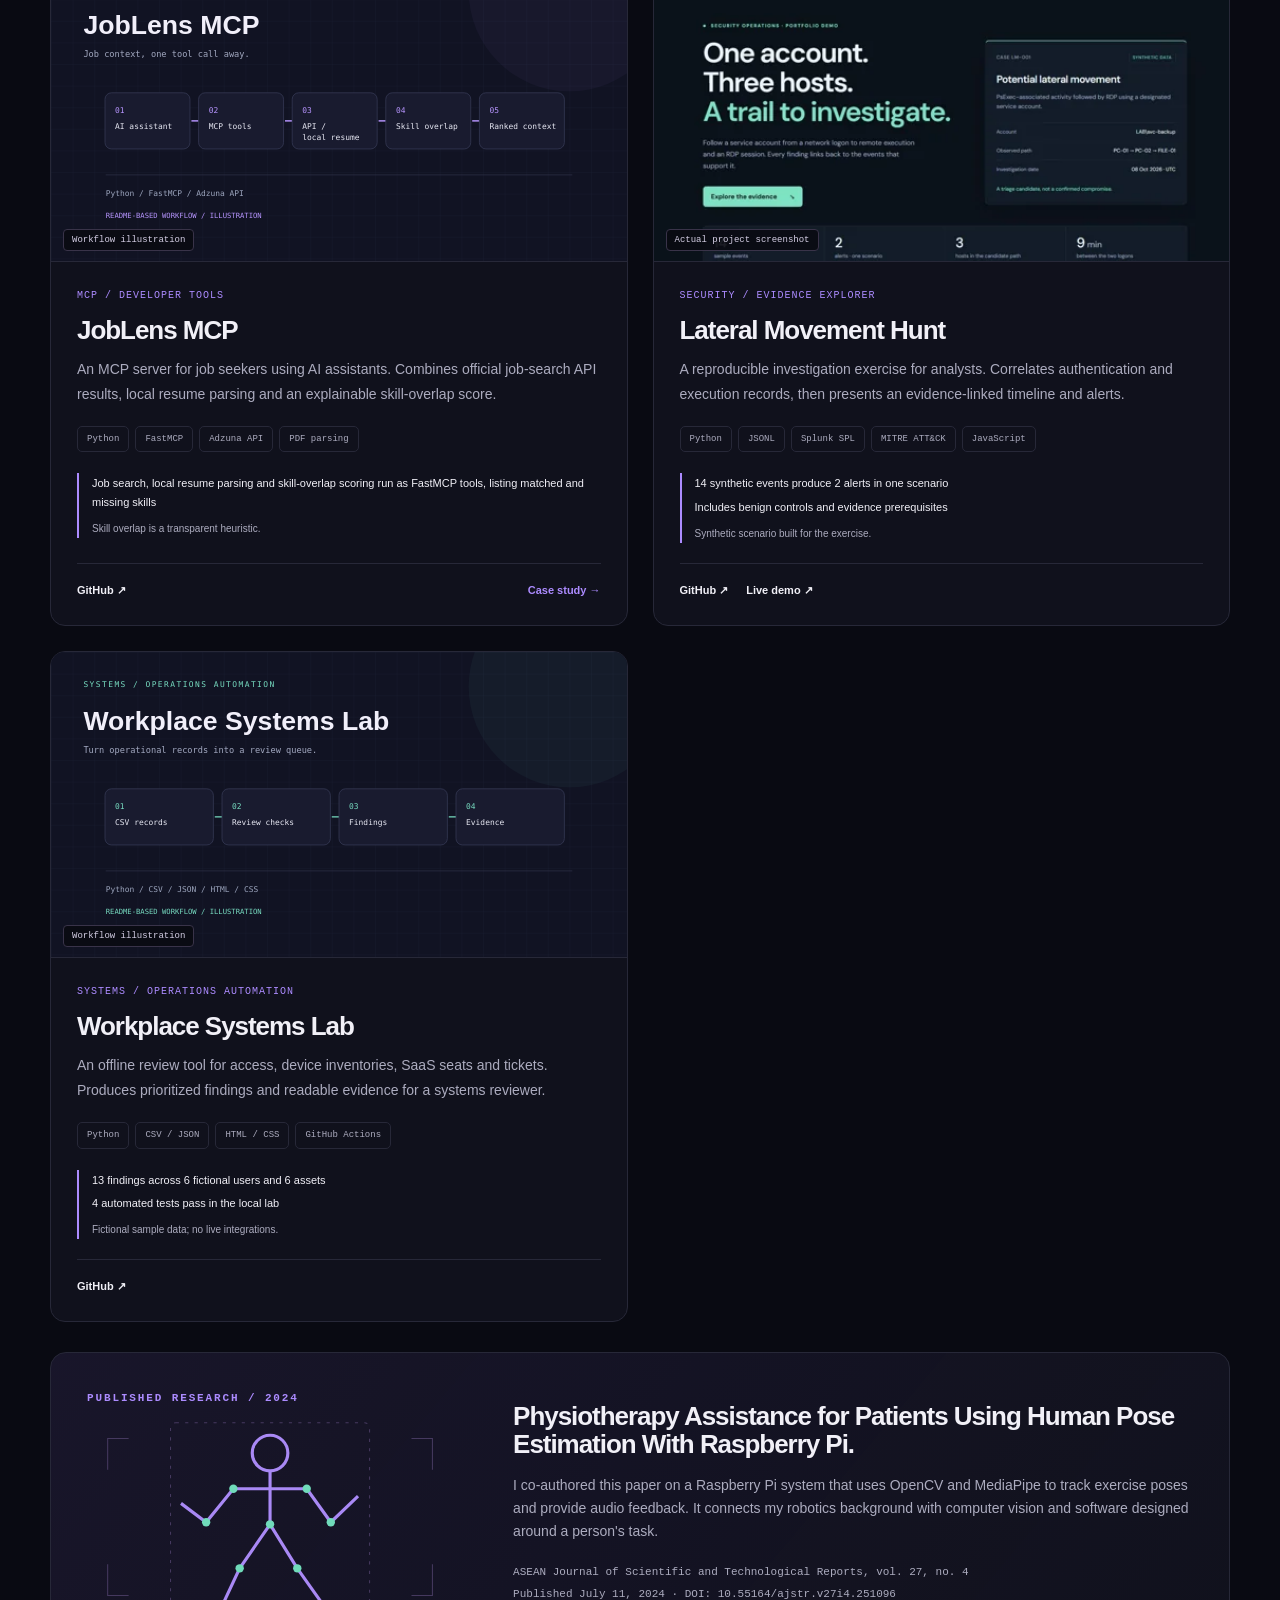
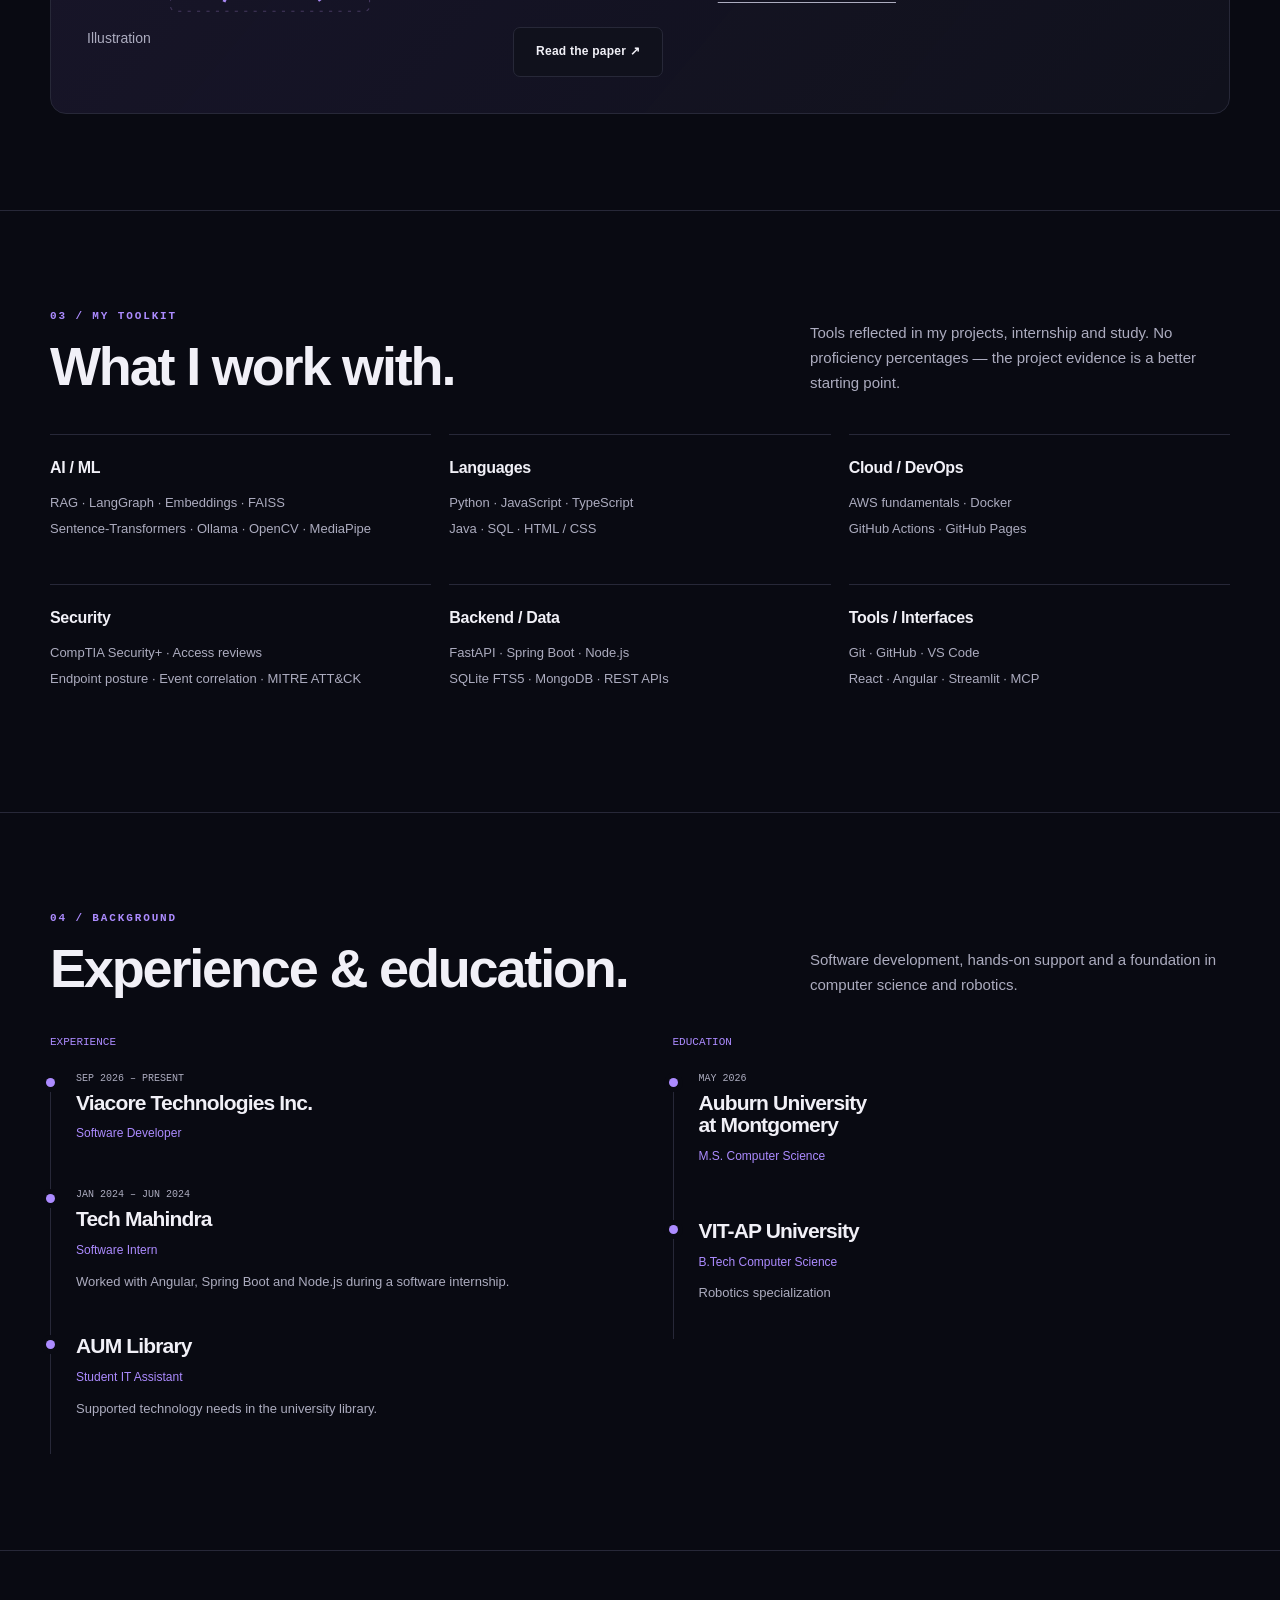
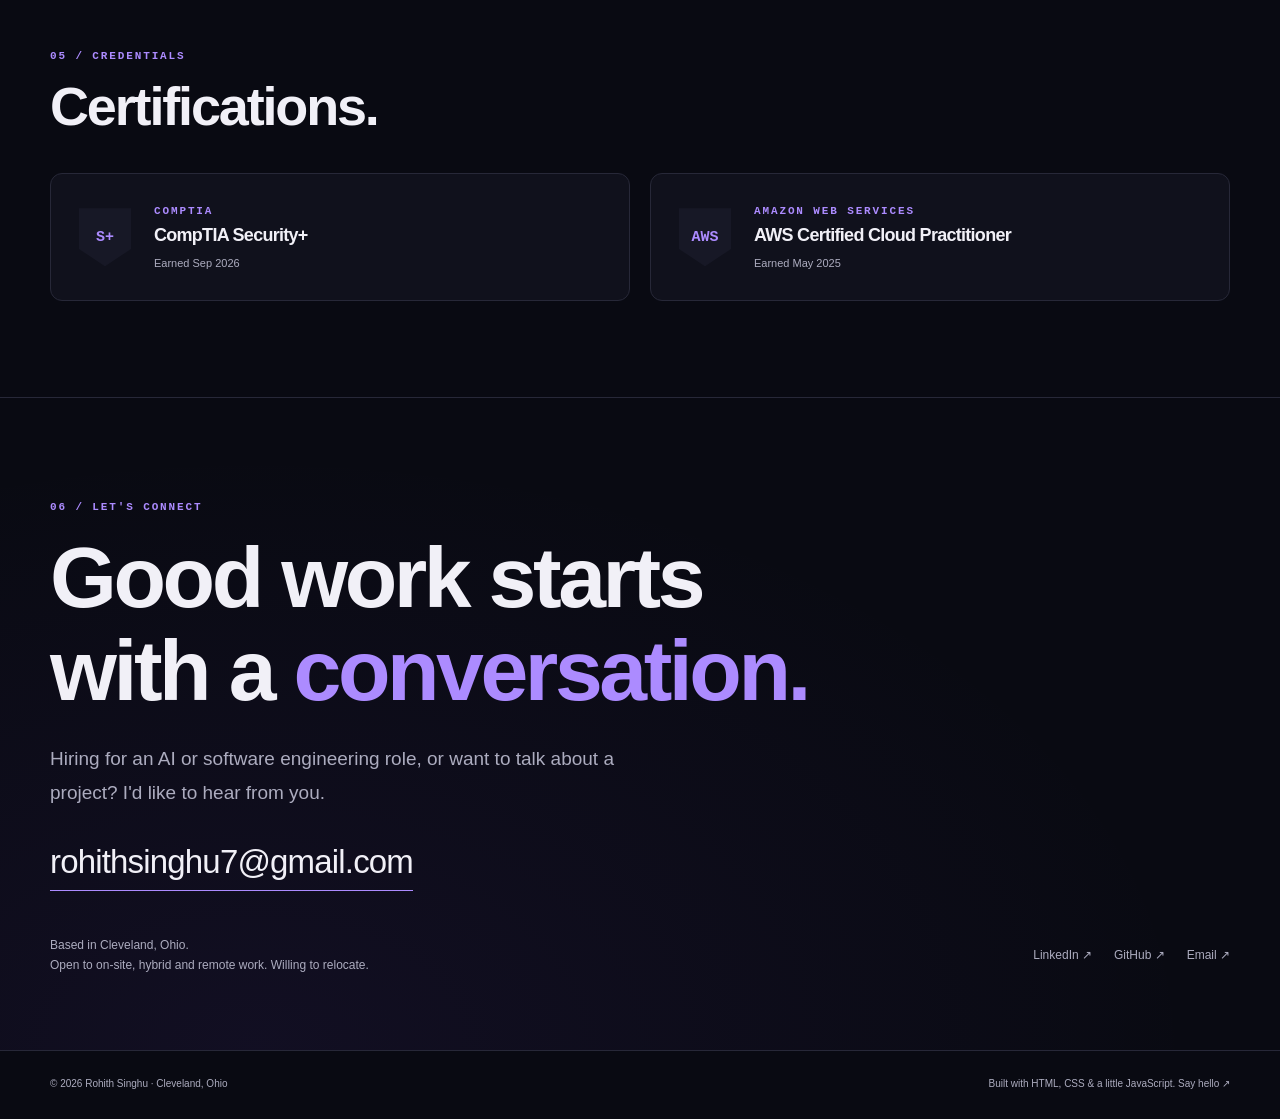
==== commit d56a8e00: "Apply GEO audit fixes: linked schema graph, 404, freshness, llms-full - JSON-LD: Person @id, WebSite" ====
--- a/index.html
+++ b/index.html
@@ -1,15 +1,15 @@
 <!doctype html>
 <html lang="en" data-theme="dark"><head><meta charset="utf-8"><meta name="viewport" content="width=device-width,initial-scale=1">
-<title>Rohith Singhu | AI &amp; Software Engineer</title><meta name="description" content="AI and software engineering projects by Rohith Singhu: retrieval, agent workflows, developer tools and security. Based in Cleveland, Ohio."><meta name="theme-color" content="#090a12">
+<title>Rohith Singhu | AI &amp; Software Engineer</title><meta name="description" content="AI and software engineering projects by Rohith Singhu: retrieval, agent workflows, developer tools and security. Based in Cleveland, Ohio."><meta name="theme-color" content="#090a12"><meta name="referrer" content="strict-origin-when-cross-origin">
 <link rel="canonical" href="https://rohith-jpg.github.io/"><meta property="og:type" content="website"><meta property="og:title" content="Rohith Singhu | AI &amp; Software Engineer">
 <meta property="og:description" content="AI and software engineering projects by Rohith Singhu: retrieval, agent workflows, developer tools and security. Based in Cleveland, Ohio."><meta property="og:url" content="https://rohith-jpg.github.io/">
 <meta property="og:image" content="https://rohith-jpg.github.io/assets/og-image.png"><meta property="og:image:width" content="1200"><meta property="og:image:height" content="630"><meta property="og:image:alt" content="Rohith Singhu — AI and Software Engineer">
 <meta name="twitter:card" content="summary_large_image"><meta name="twitter:title" content="Rohith Singhu | AI &amp; Software Engineer"><meta name="twitter:description" content="AI and software engineering projects by Rohith Singhu: retrieval, agent workflows, developer tools and security. Based in Cleveland, Ohio."><meta name="twitter:image" content="https://rohith-jpg.github.io/assets/og-image.png">
 <link rel="icon" href="assets/favicon.svg" type="image/svg+xml"><link rel="stylesheet" href="assets/style.css">
 <script>try{const t=localStorage.getItem('theme');if(t==='light'||t==='dark')document.documentElement.dataset.theme=t;}catch(e){}</script>
-<script type="application/ld+json">{"@context": "https://schema.org", "@type": "Person", "name": "Rohith Singhu", "jobTitle": "Software Developer", "worksFor": {"@type": "Organization", "name": "Viacore Technologies Inc."}, "url": "https://rohith-jpg.github.io", "email": "rohithsinghu7@gmail.com", "sameAs": ["https://github.com/rohith-jpg", "https://www.linkedin.com/in/rohithsinghu/"], "alumniOf": [{"@type": "CollegeOrUniversity", "name": "Auburn University at Montgomery"}, {"@type": "CollegeOrUniversity", "name": "VIT-AP University"}], "hasCredential": [{"@type": "EducationalOccupationalCredential", "name": "CompTIA Security+", "credentialCategory": "certification", "recognizedBy": {"@type": "Organization", "name": "CompTIA"}, "dateCreated": "2026-09"}, {"@type": "EducationalOccupationalCredential", "name": "AWS Certified Cloud Practitioner", "credentialCategory": "certification", "recognizedBy": {"@type": "Organization", "name": "Amazon Web Services"}, "dateCreated": "2025-05"}]}</script><script src="assets/site.js" defer></script>
+<script type="application/ld+json">{"@context": "https://schema.org", "@graph": [{"@type": "WebSite", "@id": "https://rohith-jpg.github.io/#website", "url": "https://rohith-jpg.github.io/", "name": "Rohith Singhu", "publisher": {"@id": "https://rohith-jpg.github.io/#person"}}, {"@type": "ProfilePage", "@id": "https://rohith-jpg.github.io/#profile", "url": "https://rohith-jpg.github.io/", "isPartOf": {"@id": "https://rohith-jpg.github.io/#website"}, "mainEntity": {"@id": "https://rohith-jpg.github.io/#person"}, "dateModified": "2026-11-06"}, {"@type": "Person", "@id": "https://rohith-jpg.github.io/#person", "name": "Rohith Singhu", "jobTitle": "Software Developer", "worksFor": {"@type": "Organization", "name": "Viacore Technologies Inc."}, "description": "Software Developer building AI tools that connect answers to evidence: retrieval-augmented generation, agent workflows and human-review checks.", "url": "https://rohith-jpg.github.io/", "email": "rohithsinghu7@gmail.com", "image": "https://rohith-jpg.github.io/assets/og-image.png", "address": {"@type": "PostalAddress", "addressLocality": "Cleveland", "addressRegion": "OH", "addressCountry": "US"}, "knowsAbout": ["Retrieval-augmented generation", "AI agents", "LangGraph", "Model Context Protocol", "Python", "FastAPI", "Security operations"], "sameAs": ["https://github.com/rohith-jpg", "https://www.linkedin.com/in/rohithsinghu/"], "alumniOf": [{"@type": "CollegeOrUniversity", "name": "Auburn University at Montgomery"}, {"@type": "CollegeOrUniversity", "name": "VIT-AP University"}], "hasCredential": [{"@type": "EducationalOccupationalCredential", "name": "CompTIA Security+", "credentialCategory": "certification", "recognizedBy": {"@type": "Organization", "name": "CompTIA"}, "dateCreated": "2026-09"}, {"@type": "EducationalOccupationalCredential", "name": "AWS Certified Cloud Practitioner", "credentialCategory": "certification", "recognizedBy": {"@type": "Organization", "name": "Amazon Web Services"}, "dateCreated": "2025-05"}]}, {"@type": "ScholarlyArticle", "@id": "https://doi.org/10.55164/ajstr.v27i4.251096", "headline": "Physiotherapy Assistance for Patients Using Human Pose Estimation With Raspberry Pi", "name": "Physiotherapy Assistance for Patients Using Human Pose Estimation With Raspberry Pi", "datePublished": "2024-07-11", "url": "https://ph02.tci-thaijo.org/index.php/tsujournal/article/view/251096", "sameAs": "https://doi.org/10.55164/ajstr.v27i4.251096", "license": "https://creativecommons.org/licenses/by-nc-nd/4.0/", "identifier": {"@type": "PropertyValue", "propertyID": "DOI", "value": "10.55164/ajstr.v27i4.251096"}, "publisher": {"@type": "Organization", "name": "Thaksin University"}, "isPartOf": {"@type": "PublicationIssue", "issueNumber": "4", "isPartOf": {"@type": "PublicationVolume", "volumeNumber": "27", "isPartOf": {"@type": "Periodical", "name": "ASEAN Journal of Scientific and Technological Reports"}}}, "author": [{"@type": "Person", "name": "Khasim Vali Dudekula"}, {"@type": "Person", "name": "Maruthi Venkata Chalapathi Mukkoti"}, {"@type": "Person", "name": "Venkata Pavan Kumar Yellapragada"}, {"@type": "Person", "name": "Purna Prakash Kasaraneni"}, {"@type": "Person", "name": "Pradeep Reddy Challa"}, {"@type": "Person", "name": "Dhiren Gangishetty"}, {"@type": "Person", "name": "Manaswita Solanki"}, {"@id": "https://rohith-jpg.github.io/#person"}]}]}</script><script src="assets/site.js" defer></script>
 </head><body><a class="skip" href="#main">Skip to content</a>
-<header class="site-header"><div class="container header-inner"><a class="wordmark" href="index.html" aria-label="Rohith Singhu home">ROHITH<span> SINGHU</span><span aria-hidden="true">.</span></a>
+<header class="site-header"><div class="container header-inner"><a class="wordmark" href="./" aria-label="Rohith Singhu home">ROHITH<span> SINGHU</span><span aria-hidden="true">.</span></a>
 <nav class="nav" id="main-nav" aria-label="Main navigation"><a href="#about">About</a><a href="#projects">Projects</a><a href="#experience">Experience</a><a href="#skills">Skills</a><a href="#contact">Contact</a></nav><div class="header-actions"><button class="theme-toggle" type="button" aria-label="Switch to light mode" aria-pressed="false"><svg aria-hidden="true" viewBox="0 0 24 24" fill="none" stroke="currentColor" stroke-width="1.6"><path d="M20.5 13.2A8.6 8.6 0 0 1 10.8 3.5 8.7 8.7 0 1 0 20.5 13.2Z"/></svg></button><button class="menu-toggle" type="button" aria-expanded="false" aria-controls="main-nav">Menu</button><a class="mini-cta" href="#contact">LET'S TALK ↗</a></div></div></header>
 <main id="main"><section class="hero container" aria-labelledby="hero-heading"><div class="availability">OPEN TO ENGINEERING OPPORTUNITIES</div><div class="hero-grid"><div><h1 id="hero-heading"><span>ROHITH</span>SINGHU.</h1><p class="hero-title">AI &amp; Software Engineer</p><p class="hero-copy">I build AI tools that connect useful answers to evidence — and the software that makes them usable.</p><div class="actions"><a class="button primary" href="#projects">Explore my work <span aria-hidden="true">↗</span></a></div><div class="socials"><a href="https://github.com/rohith-jpg" target="_blank" rel="noopener noreferrer" >GitHub ↗<span class="visually-hidden"> (opens in new tab)</span></a><a href="https://www.linkedin.com/in/rohithsinghu/" target="_blank" rel="noopener noreferrer" >LinkedIn ↗<span class="visually-hidden"> (opens in new tab)</span></a><a href="#contact">Contact ↗</a></div></div><div class="hero-art"><div class="system-map"><div class="map-top"><span>BUILD NOTES / RS</span><span>● AI + SOFTWARE</span></div>
 <svg viewBox="0 0 420 310" role="img" aria-labelledby="system-title"><title id="system-title">Connecting retrieval, agents and software into a system people can inspect</title><defs><radialGradient id="orb"><stop stop-color="#a786ff" stop-opacity=".3"/><stop offset="1" stop-color="#a786ff" stop-opacity="0"/></radialGradient></defs>
@@ -17,9 +17,9 @@
 <g stroke="#8e72c3" fill="none"><path d="M83 60 178 125M337 64 244 125M210 182V245"/></g><g fill="#171628" stroke="#64517f"><rect x="28" y="31" width="111" height="44" rx="8"/><rect x="280" y="31" width="111" height="44" rx="8"/><rect x="142" y="244" width="137" height="44" rx="8"/><rect x="166" y="111" width="88" height="72" rx="17" stroke="#b495ff"/></g>
 <g fill="#dfd4fa" font-family="Consolas,monospace" text-anchor="middle" font-size="11"><text x="84" y="58">RETRIEVAL</text><text x="336" y="58">AGENTS</text><text x="210" y="271">SOFTWARE</text><text x="210" y="157" font-size="29" font-weight="700">RS</text></g><g fill="#b495ff"><circle cx="93" cy="171" r="4"/><circle cx="285" cy="221" r="4"/></g><circle cx="301" cy="105" r="4" fill="#70dbba"/></svg>
 <div class="map-bottom"><span>Evidence first</span><span>Human review</span><span>Clear interfaces</span></div></div><p class="art-note">A simple idea: make the system understandable.</p></div></div><div class="hero-strip"><div><b>AI with evidence</b><span>RAG · Agents · Evaluation</span></div><div><b>Software around it</b><span>APIs · Interfaces · Tools</span></div><div><b>Systems in mind</b><span>Security · Operations · Support</span></div></div></section>
-<section id="about" class="section"><div class="container about-grid"><div><div class="eyebrow">01 / A little context</div><h2>The person<br>behind the code.</h2></div><div class="about-copy"><p class="lead">I'm Rohith, a computer science graduate based in Cleveland, Ohio. I build projects around document retrieval, agent workflows, and the practical checks that make AI outputs easier to trust.</p><p>I'm a Software Developer at Viacore Technologies. Before that, I interned at Tech Mahindra and worked as a Student IT Assistant at the AUM library. I'm focused on AI engineering, with software development, systems support, and security shaping how I approach the work.</p><div class="focus-list"><span class="tag">Evidence-grounded AI</span><span class="tag">Backend development</span><span class="tag">Human review</span><span class="tag">Systems thinking</span></div><p class="location">Cleveland, OH · Open to on-site, hybrid and remote roles · Willing to relocate</p></div></div></section>
-<section id="projects" class="section"><div class="container"><div class="section-heading"><div><div class="eyebrow">02 / Selected work</div><h2>Built to be<br><span class="accent">looked into.</span></h2></div><p>Projects across AI, software and security. Each one links to the implementation or the evidence behind it.</p></div><div class="filters" role="group" aria-label="Filter projects" hidden><button class="filter" data-filter="All" aria-pressed="true">All</button><button class="filter" data-filter="AI &amp; retrieval" aria-pressed="false">AI &amp; retrieval</button><button class="filter" data-filter="Agents &amp; tools" aria-pressed="false">Agents &amp; tools</button><button class="filter" data-filter="Security &amp; systems" aria-pressed="false">Security &amp; systems</button></div><p id="filter-status" class="visually-hidden" aria-live="polite"></p><div class="projects-grid"><article class="project" data-category="AI &amp; retrieval"><div class="project-media"><img src="assets/ragenius.svg" width="800" height="425" alt="RAGenius workflow illustration, not an application screenshot" loading="lazy" decoding="async"><span class="media-label">Workflow illustration</span></div><div class="project-body"><div class="project-type">RAG / DOCUMENT Q&amp;A</div><h3><a href="projects/ragenius.html">RAGenius</a></h3><p>Document Q&amp;A for people who need to check the source. Retrieves PDF passages, attaches citations, and abstains when the evidence is missing.</p><div class="tags"><span class="tag">Python</span><span class="tag">FastAPI</span><span class="tag">FAISS</span><span class="tag">Sentence-Transformers</span><span class="tag">Streamlit</span></div><div class="result-box"><p>52/75 tasks passed in the committed evaluation</p><p>10/10 should-abstain tasks passed</p><p class="result-note">Evaluated on a 75-task benchmark I built.</p></div><div class="project-links"><a href="https://github.com/rohith-jpg/RAGenius" target="_blank" rel="noopener noreferrer" >GitHub ↗<span class="visually-hidden"> (opens in new tab)</span></a><a class="case-link" href="projects/ragenius.html">Case study →</a></div></div></article><article class="project" data-category="Agents &amp; tools"><div class="project-media"><img src="assets/verticaldesk.svg" width="800" height="425" alt="VerticalDesk workflow illustration, not an application screenshot" loading="lazy" decoding="async"><span class="media-label">Workflow illustration</span></div><div class="project-body"><div class="project-type">FULL STACK / HUMAN APPROVAL</div><h3><a href="projects/verticaldesk.html">VerticalDesk</a></h3><p>An AI-assisted triage prototype for service teams: classifies a request, retrieves knowledge-base articles, drafts a cited resolution, and waits for human approval.</p><div class="tags"><span class="tag">React</span><span class="tag">FastAPI</span><span class="tag">Python</span><span class="tag">MongoDB</span><span class="tag">RAG</span></div><div class="result-box"><p>README reports 34/34 automated tests passing</p><p>Approval gate before incident creation</p><p class="result-note">Test count from the project README.</p></div><div class="project-links"><span class="pending">Source private · on request</span><a class="case-link" href="projects/verticaldesk.html">Case study →</a></div></div></article><article class="project" data-category="Agents &amp; tools"><div class="project-media"><img src="assets/agent-orchestration.svg" width="800" height="425" alt="Agent Orchestration workflow illustration, not an application screenshot" loading="lazy" decoding="async"><span class="media-label">Workflow illustration</span></div><div class="project-body"><div class="project-type">LANGGRAPH / AGENT WORKFLOWS</div><h3><a href="projects/agent-orchestration.html">Agent Orchestration</a></h3><p>A task orchestration prototype that routes research and code work to specialists, reviews outputs, and records decisions in a structured trace.</p><div class="tags"><span class="tag">Python</span><span class="tag">LangGraph</span><span class="tag">Anthropic API</span><span class="tag">Tavily</span><span class="tag">Docker</span></div><div class="result-box"><p>Example trace records planning, dispatch, tools, review and synthesis</p><p class="result-note">Example runs documented in the README.</p></div><div class="project-links"><a href="https://github.com/rohith-jpg/agent-orchestration" target="_blank" rel="noopener noreferrer" >GitHub ↗<span class="visually-hidden"> (opens in new tab)</span></a><a class="case-link" href="projects/agent-orchestration.html">Case study →</a></div></div></article><article class="project" data-category="AI &amp; retrieval"><div class="project-media"><img src="assets/rxsupply-ai.svg" width="800" height="425" alt="RxSupply AI workflow illustration, not an application screenshot" loading="lazy" decoding="async"><span class="media-label">Workflow illustration</span></div><div class="project-body"><div class="project-type">LOCAL AI / EVIDENCE VALIDATION</div><h3><a href="projects/rxsupply-ai.html">RxSupply AI</a></h3><p>An evidence-grounded medicine supply prototype for operations teams. Validates model-selected facts against FDA records and prepares simulated replenishment plans for human review.</p><div class="tags"><span class="tag">Python</span><span class="tag">SQLite FTS5</span><span class="tag">BM25</span><span class="tag">Ollama</span><span class="tag">JSON API</span></div><div class="result-box"><p>10/10 regression cases passed on the retrieval and validation path</p><p>1,600 normalized records in the dated source snapshot</p><p class="result-note">Regression cases I wrote; procurement scenarios are simulated.</p></div><div class="project-links"><a href="https://github.com/rohith-jpg/rxsupply-ai" target="_blank" rel="noopener noreferrer" >GitHub ↗<span class="visually-hidden"> (opens in new tab)</span></a><a class="case-link" href="projects/rxsupply-ai.html">Case study →</a></div></div></article><article class="project" data-category="Agents &amp; tools"><div class="project-media"><img src="assets/joblens-mcp.svg" width="800" height="425" alt="JobLens MCP workflow illustration, not an application screenshot" loading="lazy" decoding="async"><span class="media-label">Workflow illustration</span></div><div class="project-body"><div class="project-type">MCP / DEVELOPER TOOLS</div><h3><a href="projects/joblens-mcp.html">JobLens MCP</a></h3><p>An MCP server for job seekers using AI assistants. Combines official job-search API results, local resume parsing and an explainable skill-overlap score.</p><div class="tags"><span class="tag">Python</span><span class="tag">FastMCP</span><span class="tag">Adzuna API</span><span class="tag">PDF parsing</span></div><div class="result-box"><p>Search, parse and match exposed as assistant tools</p><p class="result-note">Skill overlap is a transparent heuristic.</p></div><div class="project-links"><a href="https://github.com/rohith-jpg/joblens-mcp" target="_blank" rel="noopener noreferrer" >GitHub ↗<span class="visually-hidden"> (opens in new tab)</span></a><a class="case-link" href="projects/joblens-mcp.html">Case study →</a></div></div></article><article class="project" data-category="Security &amp; systems"><div class="project-media"><img src="assets/lateral-movement-hunt-screen.webp" width="800" height="425" alt="Lateral Movement Hunt evidence explorer showing the synthetic event investigation" loading="lazy" decoding="async"><span class="media-label">Actual project screenshot</span></div><div class="project-body"><div class="project-type">SECURITY / EVIDENCE EXPLORER</div><h3>Lateral Movement Hunt</h3><p>A reproducible investigation exercise for analysts. Correlates authentication and execution records, then presents an evidence-linked timeline and alerts.</p><div class="tags"><span class="tag">Python</span><span class="tag">JSONL</span><span class="tag">Splunk SPL</span><span class="tag">MITRE ATT&amp;CK</span><span class="tag">JavaScript</span></div><div class="result-box"><p>14 synthetic events produce 2 alerts in one scenario</p><p>Includes benign controls and evidence prerequisites</p><p class="result-note">Synthetic scenario built for the exercise.</p></div><div class="project-links"><a href="https://github.com/rohith-jpg/lateral-movement-hunt" target="_blank" rel="noopener noreferrer" >GitHub ↗<span class="visually-hidden"> (opens in new tab)</span></a><a href="https://famous-cobbler-104cfe.netlify.app/" target="_blank" rel="noopener noreferrer" >Live demo ↗<span class="visually-hidden"> (opens in new tab)</span></a></div></div></article><article class="project" data-category="Security &amp; systems"><div class="project-media"><img src="assets/workplace-systems-lab.svg" width="800" height="425" alt="Workplace Systems Lab workflow illustration, not an application screenshot" loading="lazy" decoding="async"><span class="media-label">Workflow illustration</span></div><div class="project-body"><div class="project-type">SYSTEMS / OPERATIONS AUTOMATION</div><h3>Workplace Systems Lab</h3><p>An offline review tool for access, device inventories, SaaS seats and tickets. Produces prioritized findings and readable evidence for a systems reviewer.</p><div class="tags"><span class="tag">Python</span><span class="tag">CSV / JSON</span><span class="tag">HTML / CSS</span><span class="tag">GitHub Actions</span></div><div class="result-box"><p>13 findings across 6 fictional users and 6 assets</p><p>4 automated tests pass in the local lab</p><p class="result-note">Fictional sample data; no live integrations.</p></div><div class="project-links"><a href="https://github.com/rohith-jpg/workplace-systems-lab" target="_blank" rel="noopener noreferrer" >GitHub ↗<span class="visually-hidden"> (opens in new tab)</span></a></div></div></article></div>
-<article class="research"><div><div class="eyebrow">Published research / 2024</div><svg class="pose-art" viewBox="0 0 330 210" role="img" aria-label="Illustration of joint tracking in a human pose estimation pipeline"><g fill="none" stroke="#45395f"><path d="M30 30H10V60M300 30H320V60M30 180H10V150M300 180H320V150"/><rect x="70" y="15" width="190" height="180" rx="5" stroke-dasharray="3 6"/></g><g fill="none" stroke="#a989f5" stroke-width="3"><circle cx="165" cy="44" r="17"/><path d="M165 62V112M130 78H200M130 78 104 110 80 92M200 78 223 110 249 85M165 112 136 154 121 186M165 112 191 154 213 185"/></g><g fill="#70dbba"><circle cx="130" cy="78" r="4"/><circle cx="200" cy="78" r="4"/><circle cx="165" cy="112" r="4"/><circle cx="104" cy="110" r="4"/><circle cx="223" cy="110" r="4"/><circle cx="136" cy="154" r="4"/><circle cx="191" cy="154" r="4"/></g></svg><p class="small">Workflow illustration · not a research figure</p></div><div><h3>Physiotherapy assistance with human pose estimation.</h3><p>I co-authored a paper on a Raspberry Pi system that uses OpenCV and MediaPipe to track exercise poses and provide audio feedback. It connects my robotics background with computer vision and software designed around a person's task.</p><div class="research-meta">ASEAN Journal of Scientific and Technological Reports<br>Published July 11, 2024 · DOI: 10.55164/ajstr.v27i4.251096</div><a href="https://ph02.tci-thaijo.org/index.php/tsujournal/article/view/251096" target="_blank" rel="noopener noreferrer" class="button">Read the paper ↗<span class="visually-hidden"> (opens in new tab)</span></a></div></article></div></section>
+<section id="about" class="section"><div class="container about-grid"><div><div class="eyebrow">01 / A little context</div><h2>The person<br>behind the code.</h2></div><div class="about-copy"><p class="lead">I'm Rohith Singhu, a Software Developer at Viacore Technologies Inc. in Cleveland, Ohio, with an M.S. in Computer Science from Auburn University at Montgomery (2026). I build projects around document retrieval, agent workflows, and the practical checks that make AI outputs easier to trust.</p><p>Before Viacore, I interned at Tech Mahindra and worked as a Student IT Assistant at the AUM library. I'm focused on AI engineering, with software development, systems support, and security shaping how I approach the work.</p><div class="focus-list"><span class="tag">Evidence-grounded AI</span><span class="tag">Backend development</span><span class="tag">Human review</span><span class="tag">Systems thinking</span></div><p class="location">Cleveland, OH · Open to on-site, hybrid and remote roles · Willing to relocate</p></div></div></section>
+<section id="projects" class="section"><div class="container"><div class="section-heading"><div><div class="eyebrow">02 / Selected work</div><h2>Built to be<br><span class="accent">looked into.</span></h2></div><p>Projects across AI, software and security. Each one links to the implementation or the evidence behind it.</p></div><div class="filters" role="group" aria-label="Filter projects" hidden><button class="filter" data-filter="All" aria-pressed="true">All</button><button class="filter" data-filter="AI &amp; retrieval" aria-pressed="false">AI &amp; retrieval</button><button class="filter" data-filter="Agents &amp; tools" aria-pressed="false">Agents &amp; tools</button><button class="filter" data-filter="Security &amp; systems" aria-pressed="false">Security &amp; systems</button></div><p id="filter-status" class="visually-hidden" aria-live="polite"></p><div class="projects-grid"><article class="project" data-category="AI &amp; retrieval"><div class="project-media"><img src="assets/ragenius.svg" width="800" height="425" alt="RAGenius workflow illustration, not an application screenshot" loading="lazy" decoding="async"><span class="media-label">Workflow illustration</span></div><div class="project-body"><div class="project-type">RAG / DOCUMENT Q&amp;A</div><h3><a href="projects/ragenius.html">RAGenius</a></h3><p>Document Q&amp;A for people who need to check the source. Retrieves PDF passages, attaches citations, and abstains when the evidence is missing.</p><div class="tags"><span class="tag">Python</span><span class="tag">FastAPI</span><span class="tag">FAISS</span><span class="tag">Sentence-Transformers</span><span class="tag">Streamlit</span></div><div class="result-box"><p>52/75 tasks passed in the committed evaluation</p><p>10/10 should-abstain tasks passed</p><p class="result-note">Evaluated on a 75-task benchmark I built.</p></div><div class="project-links"><a href="https://github.com/rohith-jpg/RAGenius" target="_blank" rel="noopener noreferrer" >GitHub ↗<span class="visually-hidden"> (opens in new tab)</span></a><a class="case-link" href="projects/ragenius.html">Case study →</a></div></div></article><article class="project" data-category="Agents &amp; tools"><div class="project-media"><img src="assets/verticaldesk.svg" width="800" height="425" alt="VerticalDesk workflow illustration, not an application screenshot" loading="lazy" decoding="async"><span class="media-label">Workflow illustration</span></div><div class="project-body"><div class="project-type">FULL STACK / HUMAN APPROVAL</div><h3><a href="projects/verticaldesk.html">VerticalDesk</a></h3><p>An AI-assisted triage prototype for service teams: classifies a request, retrieves knowledge-base articles, drafts a cited resolution, and waits for human approval.</p><div class="tags"><span class="tag">React</span><span class="tag">FastAPI</span><span class="tag">Python</span><span class="tag">MongoDB</span><span class="tag">RAG</span></div><div class="result-box"><p>README reports 34/34 automated tests passing</p><p>Approval gate before incident creation</p><p class="result-note">Test count from the project README.</p></div><div class="project-links"><span class="pending">Source private · on request</span><a class="case-link" href="projects/verticaldesk.html">Case study →</a></div></div></article><article class="project" data-category="Agents &amp; tools"><div class="project-media"><img src="assets/agent-orchestration.svg" width="800" height="425" alt="Agent Orchestration workflow illustration, not an application screenshot" loading="lazy" decoding="async"><span class="media-label">Workflow illustration</span></div><div class="project-body"><div class="project-type">LANGGRAPH / AGENT WORKFLOWS</div><h3><a href="projects/agent-orchestration.html">Agent Orchestration</a></h3><p>A task orchestration prototype that routes research and code work to specialists, reviews outputs, and records decisions in a structured trace.</p><div class="tags"><span class="tag">Python</span><span class="tag">LangGraph</span><span class="tag">Anthropic API</span><span class="tag">Tavily</span><span class="tag">Docker</span></div><div class="result-box"><p>A documented 15.5-second example run traces five stages: planning, dispatch, tool calls, review and synthesis</p><p class="result-note">Example runs documented in the README.</p></div><div class="project-links"><a href="https://github.com/rohith-jpg/agent-orchestration" target="_blank" rel="noopener noreferrer" >GitHub ↗<span class="visually-hidden"> (opens in new tab)</span></a><a class="case-link" href="projects/agent-orchestration.html">Case study →</a></div></div></article><article class="project" data-category="AI &amp; retrieval"><div class="project-media"><img src="assets/rxsupply-ai.svg" width="800" height="425" alt="RxSupply AI workflow illustration, not an application screenshot" loading="lazy" decoding="async"><span class="media-label">Workflow illustration</span></div><div class="project-body"><div class="project-type">LOCAL AI / EVIDENCE VALIDATION</div><h3><a href="projects/rxsupply-ai.html">RxSupply AI</a></h3><p>An evidence-grounded medicine supply prototype for operations teams. Validates model-selected facts against FDA records and prepares simulated replenishment plans for human review.</p><div class="tags"><span class="tag">Python</span><span class="tag">SQLite FTS5</span><span class="tag">BM25</span><span class="tag">Ollama</span><span class="tag">JSON API</span></div><div class="result-box"><p>10/10 regression cases passed on the retrieval and validation path</p><p>1,600 normalized records in the dated source snapshot</p><p class="result-note">Regression cases I wrote; procurement scenarios are simulated.</p></div><div class="project-links"><a href="https://github.com/rohith-jpg/rxsupply-ai" target="_blank" rel="noopener noreferrer" >GitHub ↗<span class="visually-hidden"> (opens in new tab)</span></a><a class="case-link" href="projects/rxsupply-ai.html">Case study →</a></div></div></article><article class="project" data-category="Agents &amp; tools"><div class="project-media"><img src="assets/joblens-mcp.svg" width="800" height="425" alt="JobLens MCP workflow illustration, not an application screenshot" loading="lazy" decoding="async"><span class="media-label">Workflow illustration</span></div><div class="project-body"><div class="project-type">MCP / DEVELOPER TOOLS</div><h3><a href="projects/joblens-mcp.html">JobLens MCP</a></h3><p>An MCP server for job seekers using AI assistants. Combines official job-search API results, local resume parsing and an explainable skill-overlap score.</p><div class="tags"><span class="tag">Python</span><span class="tag">FastMCP</span><span class="tag">Adzuna API</span><span class="tag">PDF parsing</span></div><div class="result-box"><p>Job search, local resume parsing and skill-overlap scoring run as FastMCP tools, listing matched and missing skills</p><p class="result-note">Skill overlap is a transparent heuristic.</p></div><div class="project-links"><a href="https://github.com/rohith-jpg/joblens-mcp" target="_blank" rel="noopener noreferrer" >GitHub ↗<span class="visually-hidden"> (opens in new tab)</span></a><a class="case-link" href="projects/joblens-mcp.html">Case study →</a></div></div></article><article class="project" data-category="Security &amp; systems"><div class="project-media"><img src="assets/lateral-movement-hunt-screen.webp" width="800" height="425" alt="Lateral Movement Hunt evidence explorer showing the synthetic event investigation" loading="lazy" decoding="async"><span class="media-label">Actual project screenshot</span></div><div class="project-body"><div class="project-type">SECURITY / EVIDENCE EXPLORER</div><h3>Lateral Movement Hunt</h3><p>A reproducible investigation exercise for analysts. Correlates authentication and execution records, then presents an evidence-linked timeline and alerts.</p><div class="tags"><span class="tag">Python</span><span class="tag">JSONL</span><span class="tag">Splunk SPL</span><span class="tag">MITRE ATT&amp;CK</span><span class="tag">JavaScript</span></div><div class="result-box"><p>14 synthetic events produce 2 alerts in one scenario</p><p>Includes benign controls and evidence prerequisites</p><p class="result-note">Synthetic scenario built for the exercise.</p></div><div class="project-links"><a href="https://github.com/rohith-jpg/lateral-movement-hunt" target="_blank" rel="noopener noreferrer" >GitHub ↗<span class="visually-hidden"> (opens in new tab)</span></a><a href="https://famous-cobbler-104cfe.netlify.app/" target="_blank" rel="noopener noreferrer" >Live demo ↗<span class="visually-hidden"> (opens in new tab)</span></a></div></div></article><article class="project" data-category="Security &amp; systems"><div class="project-media"><img src="assets/workplace-systems-lab.svg" width="800" height="425" alt="Workplace Systems Lab workflow illustration, not an application screenshot" loading="lazy" decoding="async"><span class="media-label">Workflow illustration</span></div><div class="project-body"><div class="project-type">SYSTEMS / OPERATIONS AUTOMATION</div><h3>Workplace Systems Lab</h3><p>An offline review tool for access, device inventories, SaaS seats and tickets. Produces prioritized findings and readable evidence for a systems reviewer.</p><div class="tags"><span class="tag">Python</span><span class="tag">CSV / JSON</span><span class="tag">HTML / CSS</span><span class="tag">GitHub Actions</span></div><div class="result-box"><p>13 findings across 6 fictional users and 6 assets</p><p>4 automated tests pass in the local lab</p><p class="result-note">Fictional sample data; no live integrations.</p></div><div class="project-links"><a href="https://github.com/rohith-jpg/workplace-systems-lab" target="_blank" rel="noopener noreferrer" >GitHub ↗<span class="visually-hidden"> (opens in new tab)</span></a></div></div></article></div>
+<article class="research"><div><div class="eyebrow">Published research / 2024</div><svg class="pose-art" viewBox="0 0 330 210" role="img" aria-label="Illustration of joint tracking in a human pose estimation pipeline"><g fill="none" stroke="#45395f"><path d="M30 30H10V60M300 30H320V60M30 180H10V150M300 180H320V150"/><rect x="70" y="15" width="190" height="180" rx="5" stroke-dasharray="3 6"/></g><g fill="none" stroke="#a989f5" stroke-width="3"><circle cx="165" cy="44" r="17"/><path d="M165 62V112M130 78H200M130 78 104 110 80 92M200 78 223 110 249 85M165 112 136 154 121 186M165 112 191 154 213 185"/></g><g fill="#70dbba"><circle cx="130" cy="78" r="4"/><circle cx="200" cy="78" r="4"/><circle cx="165" cy="112" r="4"/><circle cx="104" cy="110" r="4"/><circle cx="223" cy="110" r="4"/><circle cx="136" cy="154" r="4"/><circle cx="191" cy="154" r="4"/></g></svg><p class="small">Illustration</p></div><div><h3>Physiotherapy Assistance for Patients Using Human Pose Estimation With Raspberry Pi.</h3><p>I co-authored this paper on a Raspberry Pi system that uses OpenCV and MediaPipe to track exercise poses and provide audio feedback. It connects my robotics background with computer vision and software designed around a person's task.</p><div class="research-meta">ASEAN Journal of Scientific and Technological Reports, vol. 27, no. 4<br>Published July 11, 2024 · DOI: <a href="https://doi.org/10.55164/ajstr.v27i4.251096" target="_blank" rel="noopener noreferrer" >10.55164/ajstr.v27i4.251096<span class="visually-hidden"> (opens in new tab)</span></a></div><a href="https://ph02.tci-thaijo.org/index.php/tsujournal/article/view/251096" target="_blank" rel="noopener noreferrer" class="button">Read the paper ↗<span class="visually-hidden"> (opens in new tab)</span></a></div></article></div></section>
 <section id="skills" class="section"><div class="container"><div class="section-heading"><div><div class="eyebrow">03 / My toolkit</div><h2>What I work with.</h2></div><p>Tools reflected in my projects, internship and study. No proficiency percentages — the project evidence is a better starting point.</p></div><div class="skills-grid"><div class="skill-group"><h3>AI / ML</h3><p>RAG · LangGraph · Embeddings · FAISS<br>Sentence-Transformers · Ollama · OpenCV · MediaPipe</p></div><div class="skill-group"><h3>Languages</h3><p>Python · JavaScript · TypeScript<br>Java · SQL · HTML / CSS</p></div><div class="skill-group"><h3>Cloud / DevOps</h3><p>AWS fundamentals · Docker<br>GitHub Actions · GitHub Pages</p></div><div class="skill-group"><h3>Security</h3><p>CompTIA Security+ · Access reviews<br>Endpoint posture · Event correlation · MITRE ATT&CK</p></div><div class="skill-group"><h3>Backend / Data</h3><p>FastAPI · Spring Boot · Node.js<br>SQLite FTS5 · MongoDB · REST APIs</p></div><div class="skill-group"><h3>Tools / Interfaces</h3><p>Git · GitHub · VS Code<br>React · Angular · Streamlit · MCP</p></div></div></div></section>
 <section id="experience" class="section"><div class="container"><div class="section-heading"><div><div class="eyebrow">04 / Background</div><h2>Experience &amp; education.</h2></div><p>Software development, hands-on support and a foundation in computer science and robotics.</p></div><div class="timeline-grid"><div><div class="timeline-title">EXPERIENCE</div><div class="timeline"><article class="timeline-item"><div class="date">SEP 2026 – PRESENT</div><h3>Viacore Technologies Inc.</h3><p class="role">Software Developer</p></article><article class="timeline-item"><div class="date">JAN 2024 – JUN 2024</div><h3>Tech Mahindra</h3><p class="role">Software Intern</p><p>Worked with Angular, Spring Boot and Node.js during a software internship.</p></article><article class="timeline-item"><h3>AUM Library</h3><p class="role">Student IT Assistant</p><p>Supported technology needs in the university library.</p></article></div></div><div><div class="timeline-title">EDUCATION</div><div class="timeline"><article class="timeline-item"><div class="date">MAY 2026</div><h3>Auburn University<br>at Montgomery</h3><p class="role">M.S. Computer Science</p></article><article class="timeline-item"><h3>VIT-AP University</h3><p class="role">B.Tech Computer Science</p><p>Robotics specialization</p></article></div></div></div></div></section>
 <section id="certifications" class="section"><div class="container"><div class="section-heading"><div><div class="eyebrow">05 / Credentials</div><h2>Certifications.</h2></div></div><div class="cert-grid"><article class="cert"><div class="cert-icon" aria-hidden="true">S+</div><div><div class="eyebrow">CompTIA</div><h3>CompTIA Security+</h3><p>Earned Sep 2026</p></div></article><article class="cert"><div class="cert-icon" aria-hidden="true">AWS</div><div><div class="eyebrow">Amazon Web Services</div><h3>AWS Certified Cloud Practitioner</h3><p>Earned May 2025</p></div></article></div></div></section>
--- a/assets/style.css
+++ b/assets/style.css
@@ -18,4 +18,5 @@
 @media(prefers-reduced-motion:reduce){html{scroll-behavior:auto}*,*::before,*::after{transition:none!important;animation:none!important}}
 }
 
-.mermaid-figure{padding:20px;background:#111323;border:1px solid var(--line);border-radius:12px;margin:22px 0;overflow:auto}.mermaid-figure img{min-width:500px;width:100%;max-height:430px}.mermaid-figure figcaption{font-size:11px;color:#b8b5cd;margin-top:15px}
+.mermaid-figure{padding:20px;background:#111323;border:1px solid var(--line);border-radius:12px;margin:22px 0;overflow:auto}.mermaid-figure img{min-width:500px;width:100%;height:auto;max-height:430px}.mermaid-figure figcaption{font-size:11px;color:#b8b5cd;margin-top:15px}
+.not-found-list{margin-top:26px;padding-left:20px;display:grid;gap:10px;color:var(--muted)}
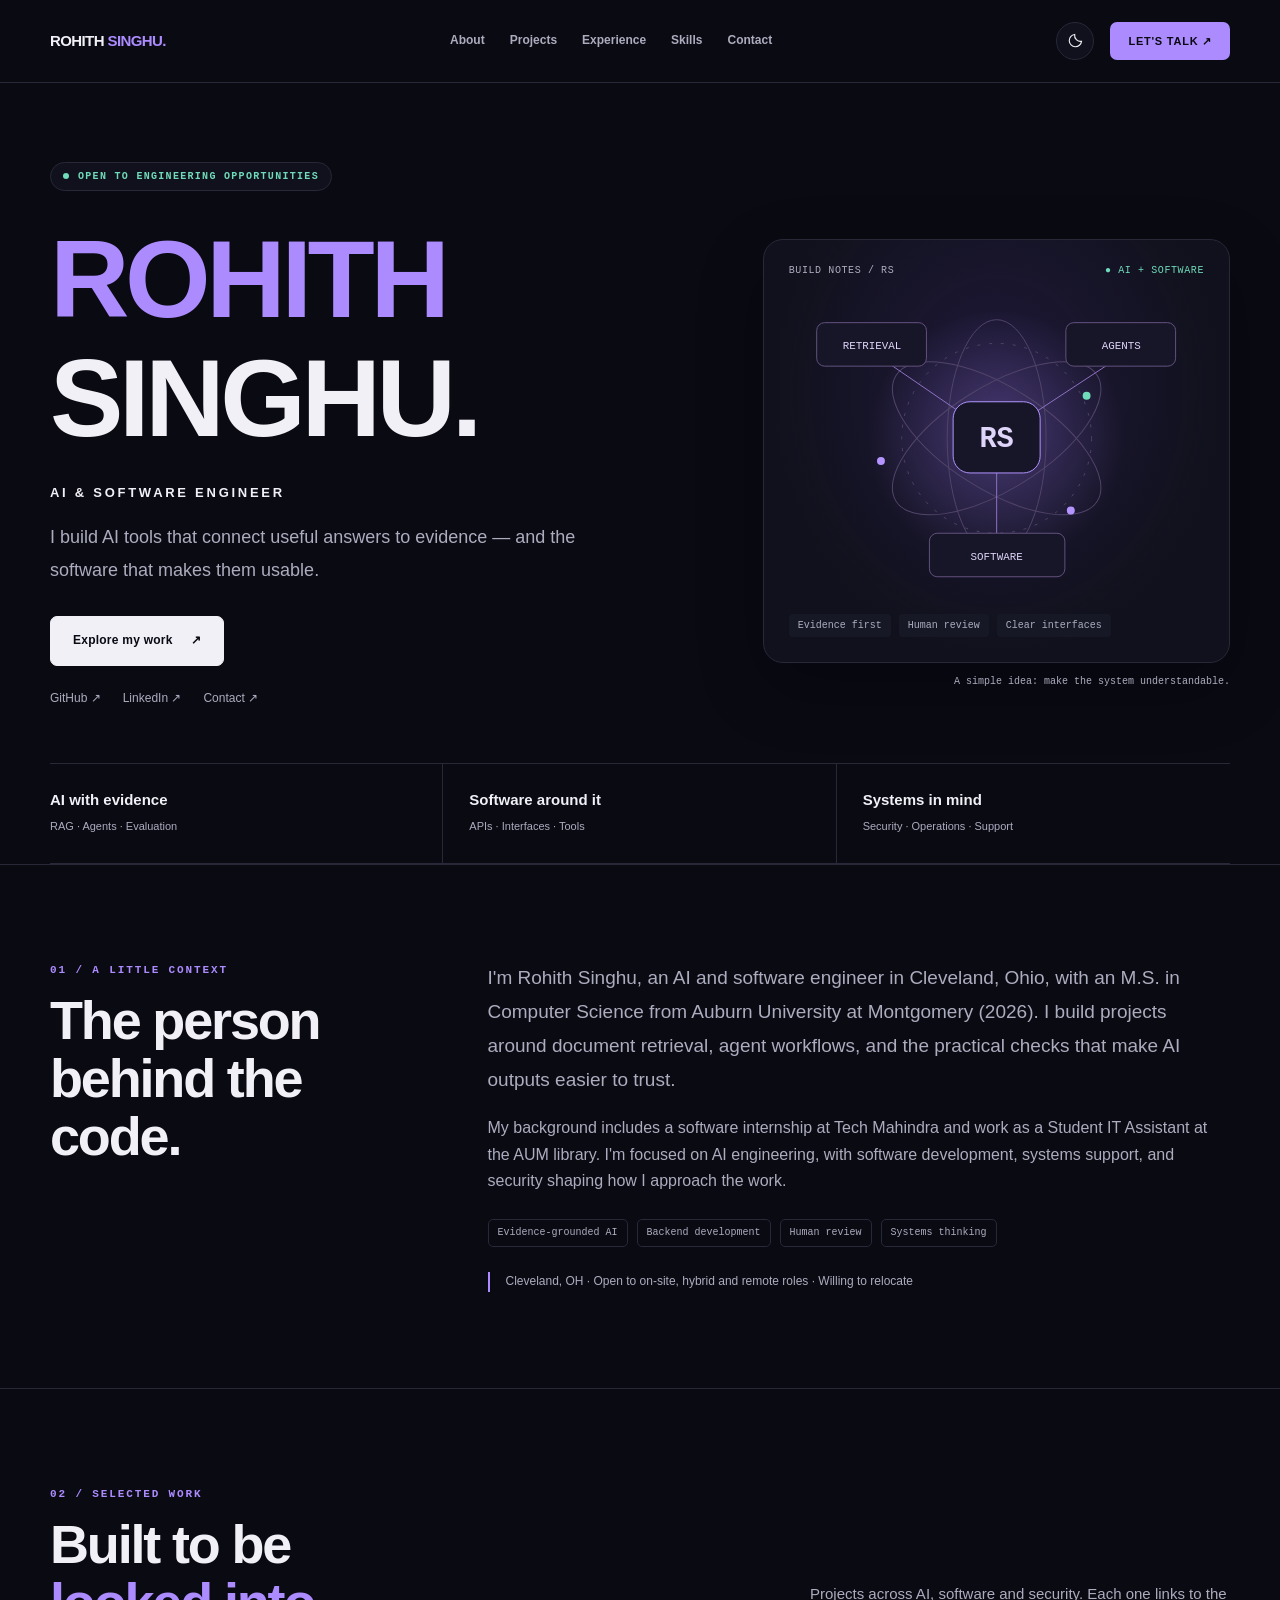
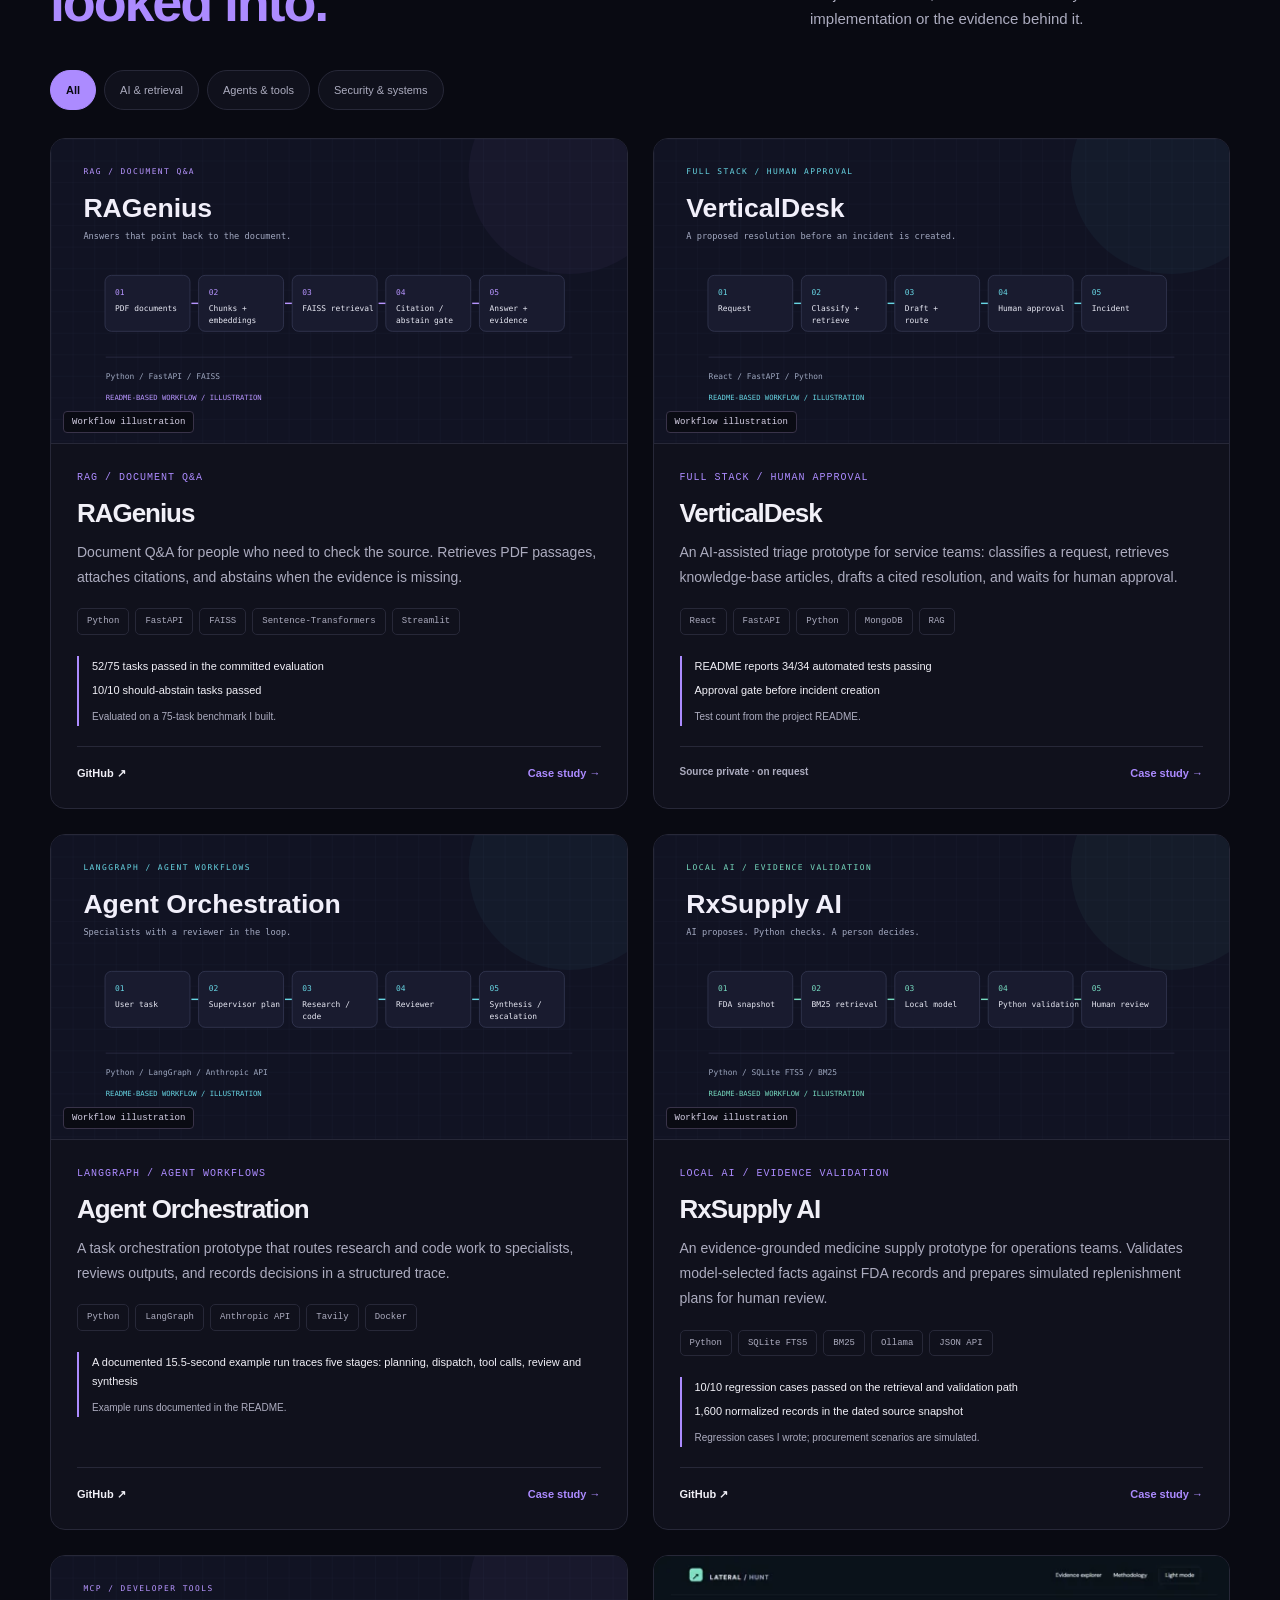
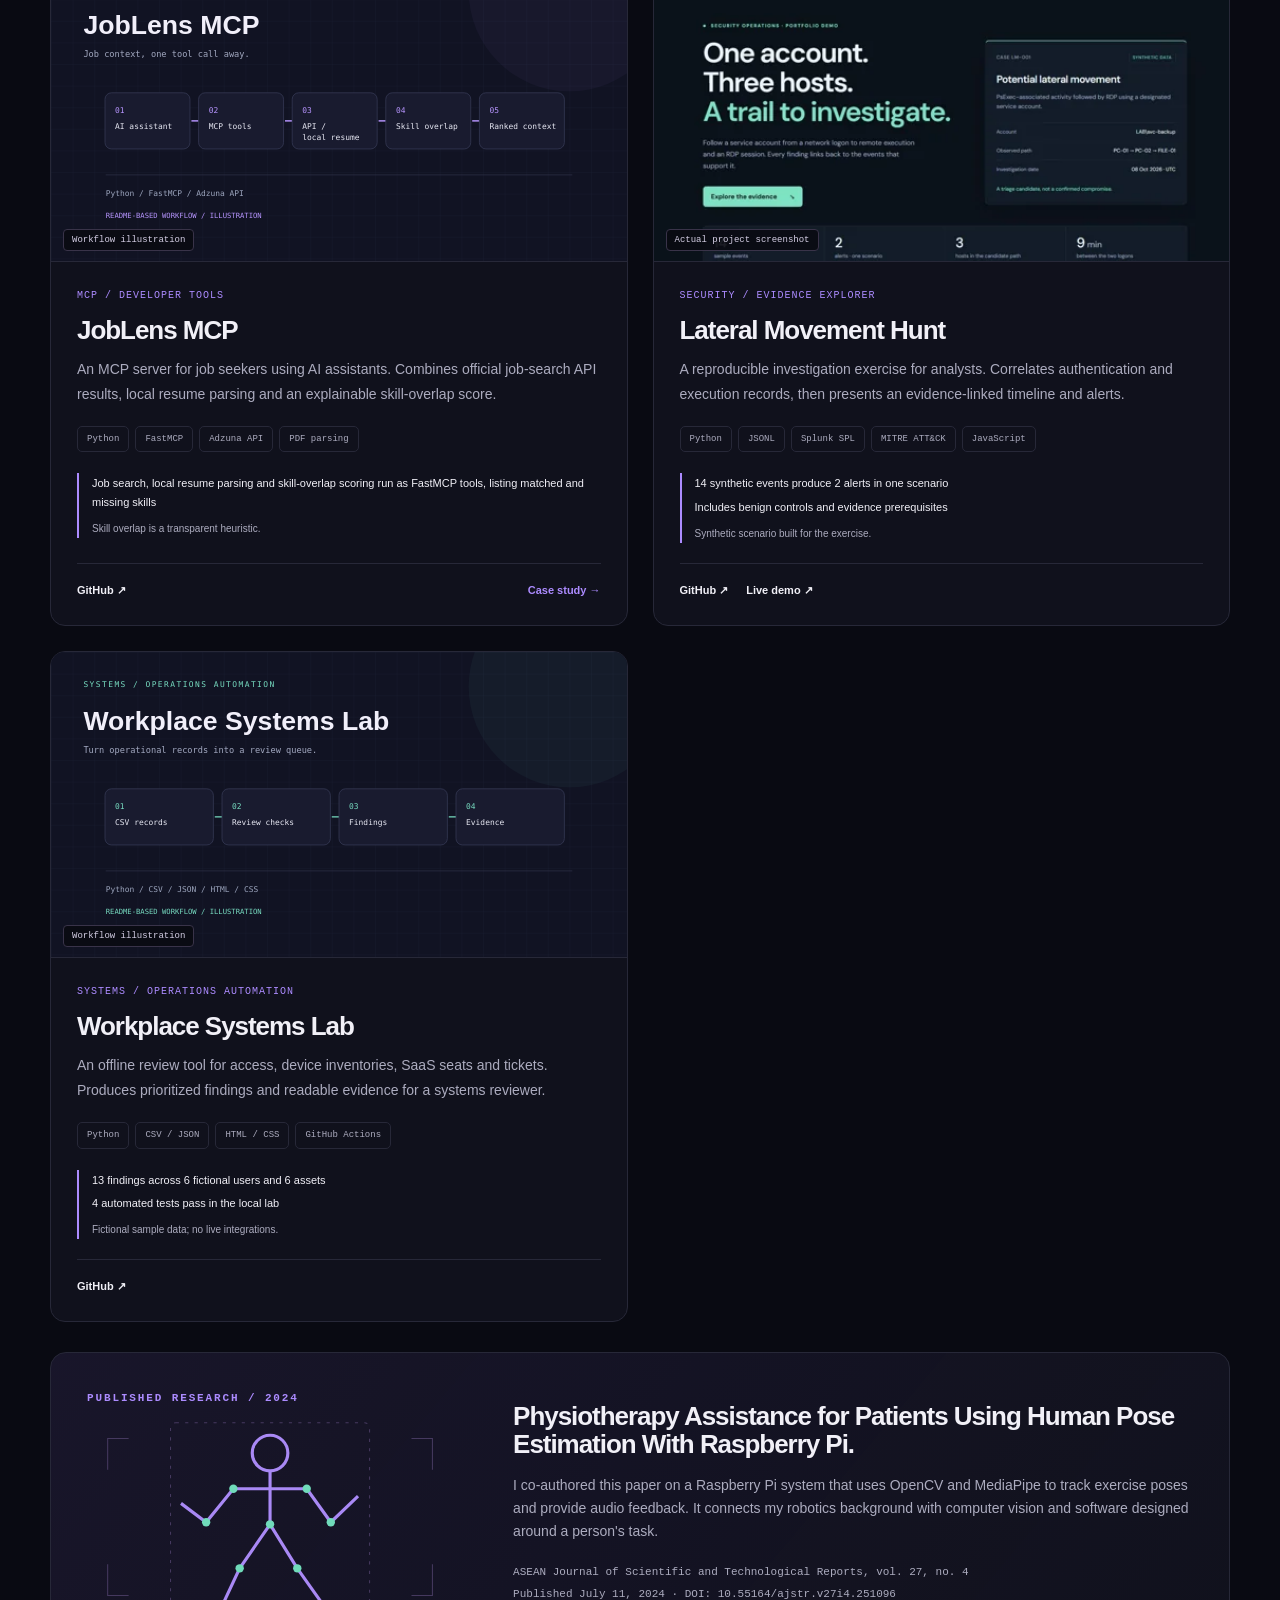
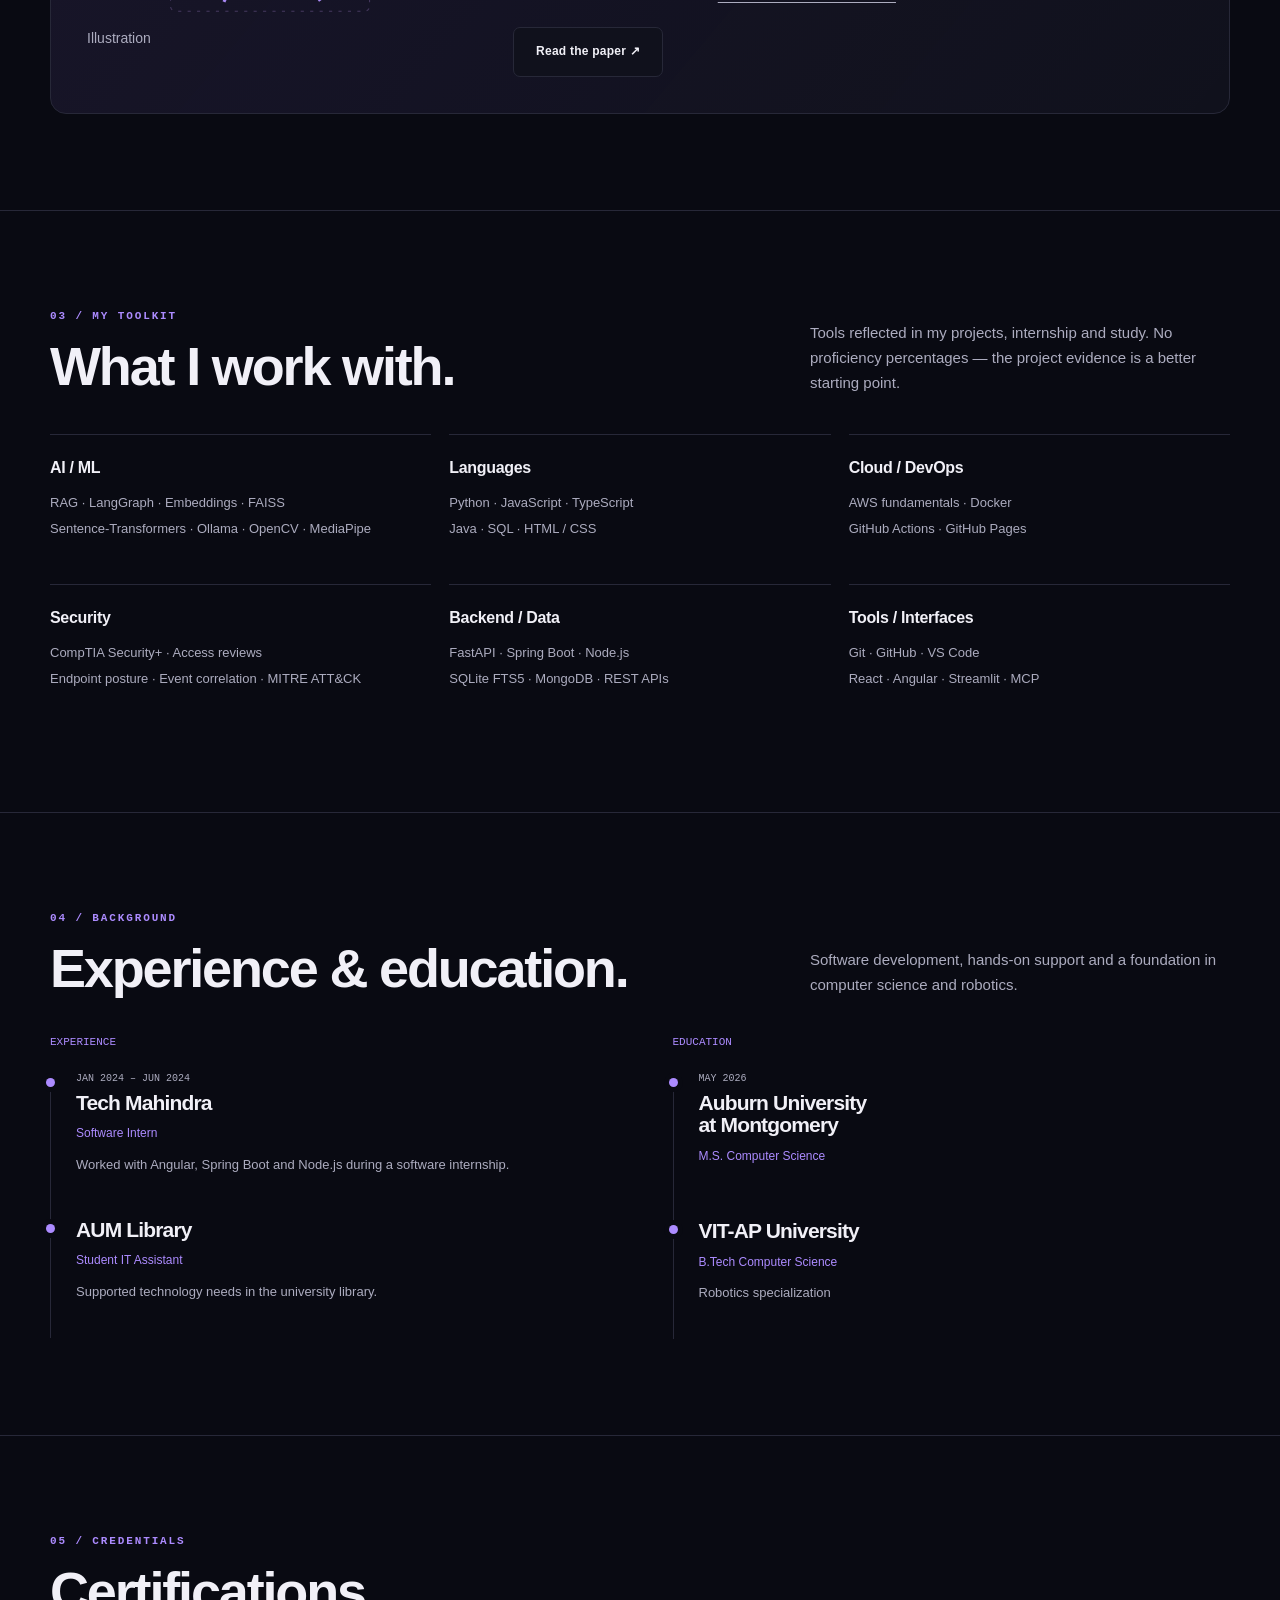
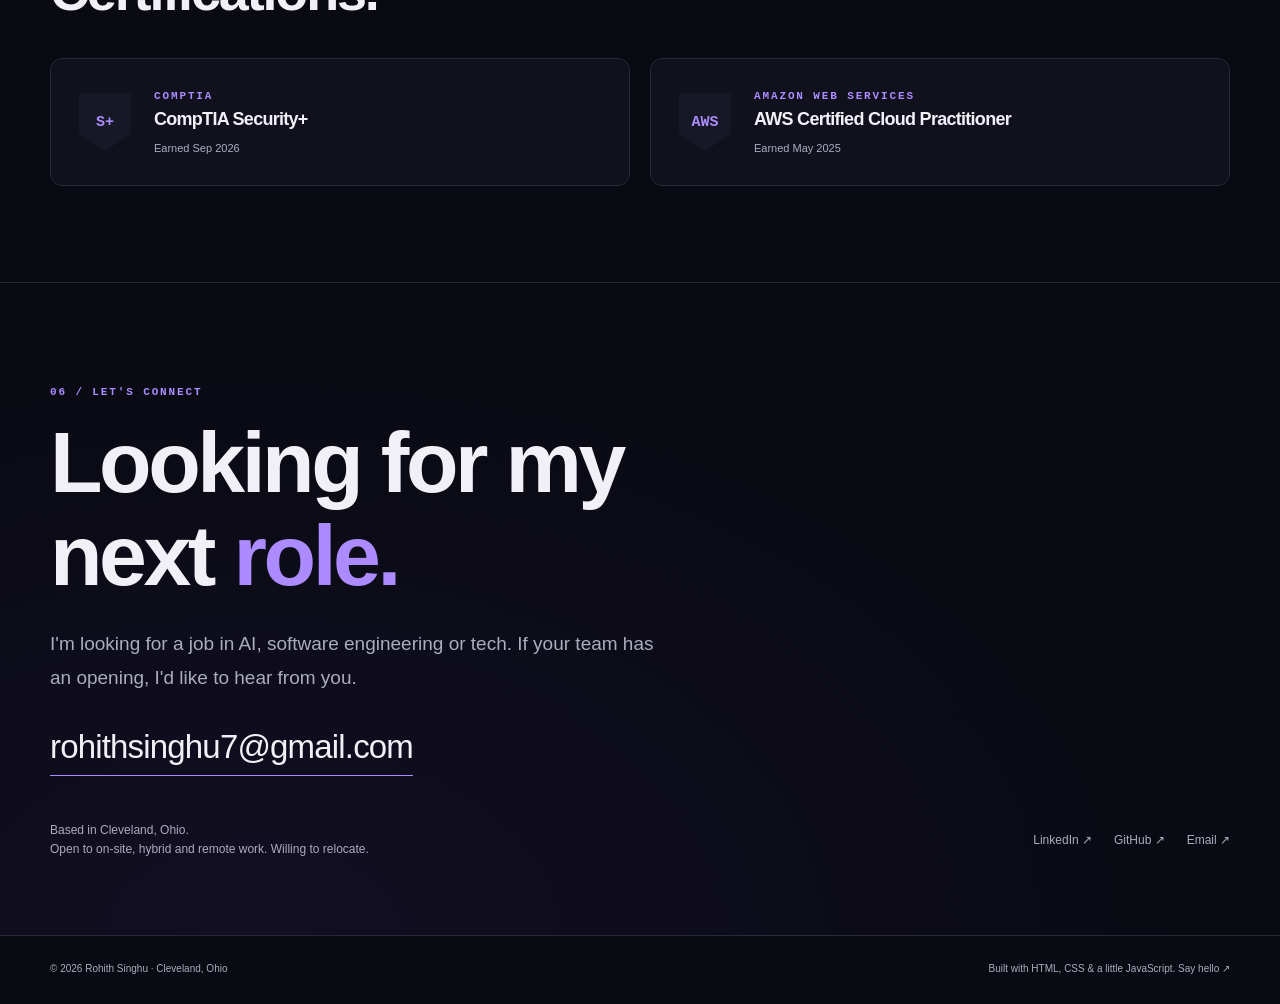
==== commit 91f60838: "Remove Viacore role and reword contact section for job search - Drop the Viacore experience entry an" ====
--- a/index.html
+++ b/index.html
@@ -7,7 +7,7 @@
 <meta name="twitter:card" content="summary_large_image"><meta name="twitter:title" content="Rohith Singhu | AI &amp; Software Engineer"><meta name="twitter:description" content="AI and software engineering projects by Rohith Singhu: retrieval, agent workflows, developer tools and security. Based in Cleveland, Ohio."><meta name="twitter:image" content="https://rohith-jpg.github.io/assets/og-image.png">
 <link rel="icon" href="assets/favicon.svg" type="image/svg+xml"><link rel="stylesheet" href="assets/style.css">
 <script>try{const t=localStorage.getItem('theme');if(t==='light'||t==='dark')document.documentElement.dataset.theme=t;}catch(e){}</script>
-<script type="application/ld+json">{"@context": "https://schema.org", "@graph": [{"@type": "WebSite", "@id": "https://rohith-jpg.github.io/#website", "url": "https://rohith-jpg.github.io/", "name": "Rohith Singhu", "publisher": {"@id": "https://rohith-jpg.github.io/#person"}}, {"@type": "ProfilePage", "@id": "https://rohith-jpg.github.io/#profile", "url": "https://rohith-jpg.github.io/", "isPartOf": {"@id": "https://rohith-jpg.github.io/#website"}, "mainEntity": {"@id": "https://rohith-jpg.github.io/#person"}, "dateModified": "2026-11-06"}, {"@type": "Person", "@id": "https://rohith-jpg.github.io/#person", "name": "Rohith Singhu", "jobTitle": "Software Developer", "worksFor": {"@type": "Organization", "name": "Viacore Technologies Inc."}, "description": "Software Developer building AI tools that connect answers to evidence: retrieval-augmented generation, agent workflows and human-review checks.", "url": "https://rohith-jpg.github.io/", "email": "rohithsinghu7@gmail.com", "image": "https://rohith-jpg.github.io/assets/og-image.png", "address": {"@type": "PostalAddress", "addressLocality": "Cleveland", "addressRegion": "OH", "addressCountry": "US"}, "knowsAbout": ["Retrieval-augmented generation", "AI agents", "LangGraph", "Model Context Protocol", "Python", "FastAPI", "Security operations"], "sameAs": ["https://github.com/rohith-jpg", "https://www.linkedin.com/in/rohithsinghu/"], "alumniOf": [{"@type": "CollegeOrUniversity", "name": "Auburn University at Montgomery"}, {"@type": "CollegeOrUniversity", "name": "VIT-AP University"}], "hasCredential": [{"@type": "EducationalOccupationalCredential", "name": "CompTIA Security+", "credentialCategory": "certification", "recognizedBy": {"@type": "Organization", "name": "CompTIA"}, "dateCreated": "2026-09"}, {"@type": "EducationalOccupationalCredential", "name": "AWS Certified Cloud Practitioner", "credentialCategory": "certification", "recognizedBy": {"@type": "Organization", "name": "Amazon Web Services"}, "dateCreated": "2025-05"}]}, {"@type": "ScholarlyArticle", "@id": "https://doi.org/10.55164/ajstr.v27i4.251096", "headline": "Physiotherapy Assistance for Patients Using Human Pose Estimation With Raspberry Pi", "name": "Physiotherapy Assistance for Patients Using Human Pose Estimation With Raspberry Pi", "datePublished": "2024-07-11", "url": "https://ph02.tci-thaijo.org/index.php/tsujournal/article/view/251096", "sameAs": "https://doi.org/10.55164/ajstr.v27i4.251096", "license": "https://creativecommons.org/licenses/by-nc-nd/4.0/", "identifier": {"@type": "PropertyValue", "propertyID": "DOI", "value": "10.55164/ajstr.v27i4.251096"}, "publisher": {"@type": "Organization", "name": "Thaksin University"}, "isPartOf": {"@type": "PublicationIssue", "issueNumber": "4", "isPartOf": {"@type": "PublicationVolume", "volumeNumber": "27", "isPartOf": {"@type": "Periodical", "name": "ASEAN Journal of Scientific and Technological Reports"}}}, "author": [{"@type": "Person", "name": "Khasim Vali Dudekula"}, {"@type": "Person", "name": "Maruthi Venkata Chalapathi Mukkoti"}, {"@type": "Person", "name": "Venkata Pavan Kumar Yellapragada"}, {"@type": "Person", "name": "Purna Prakash Kasaraneni"}, {"@type": "Person", "name": "Pradeep Reddy Challa"}, {"@type": "Person", "name": "Dhiren Gangishetty"}, {"@type": "Person", "name": "Manaswita Solanki"}, {"@id": "https://rohith-jpg.github.io/#person"}]}]}</script><script src="assets/site.js" defer></script>
+<script type="application/ld+json">{"@context": "https://schema.org", "@graph": [{"@type": "WebSite", "@id": "https://rohith-jpg.github.io/#website", "url": "https://rohith-jpg.github.io/", "name": "Rohith Singhu", "publisher": {"@id": "https://rohith-jpg.github.io/#person"}}, {"@type": "ProfilePage", "@id": "https://rohith-jpg.github.io/#profile", "url": "https://rohith-jpg.github.io/", "isPartOf": {"@id": "https://rohith-jpg.github.io/#website"}, "mainEntity": {"@id": "https://rohith-jpg.github.io/#person"}, "dateModified": "2026-11-06"}, {"@type": "Person", "@id": "https://rohith-jpg.github.io/#person", "name": "Rohith Singhu", "jobTitle": "AI & Software Engineer", "description": "AI and software engineer building AI tools that connect answers to evidence: retrieval-augmented generation, agent workflows and human-review checks.", "url": "https://rohith-jpg.github.io/", "email": "rohithsinghu7@gmail.com", "image": "https://rohith-jpg.github.io/assets/og-image.png", "address": {"@type": "PostalAddress", "addressLocality": "Cleveland", "addressRegion": "OH", "addressCountry": "US"}, "knowsAbout": ["Retrieval-augmented generation", "AI agents", "LangGraph", "Model Context Protocol", "Python", "FastAPI", "Security operations"], "sameAs": ["https://github.com/rohith-jpg", "https://www.linkedin.com/in/rohithsinghu/"], "alumniOf": [{"@type": "CollegeOrUniversity", "name": "Auburn University at Montgomery"}, {"@type": "CollegeOrUniversity", "name": "VIT-AP University"}], "hasCredential": [{"@type": "EducationalOccupationalCredential", "name": "CompTIA Security+", "credentialCategory": "certification", "recognizedBy": {"@type": "Organization", "name": "CompTIA"}, "dateCreated": "2026-09"}, {"@type": "EducationalOccupationalCredential", "name": "AWS Certified Cloud Practitioner", "credentialCategory": "certification", "recognizedBy": {"@type": "Organization", "name": "Amazon Web Services"}, "dateCreated": "2025-05"}]}, {"@type": "ScholarlyArticle", "@id": "https://doi.org/10.55164/ajstr.v27i4.251096", "headline": "Physiotherapy Assistance for Patients Using Human Pose Estimation With Raspberry Pi", "name": "Physiotherapy Assistance for Patients Using Human Pose Estimation With Raspberry Pi", "datePublished": "2024-07-11", "url": "https://ph02.tci-thaijo.org/index.php/tsujournal/article/view/251096", "sameAs": "https://doi.org/10.55164/ajstr.v27i4.251096", "license": "https://creativecommons.org/licenses/by-nc-nd/4.0/", "identifier": {"@type": "PropertyValue", "propertyID": "DOI", "value": "10.55164/ajstr.v27i4.251096"}, "publisher": {"@type": "Organization", "name": "Thaksin University"}, "isPartOf": {"@type": "PublicationIssue", "issueNumber": "4", "isPartOf": {"@type": "PublicationVolume", "volumeNumber": "27", "isPartOf": {"@type": "Periodical", "name": "ASEAN Journal of Scientific and Technological Reports"}}}, "author": [{"@type": "Person", "name": "Khasim Vali Dudekula"}, {"@type": "Person", "name": "Maruthi Venkata Chalapathi Mukkoti"}, {"@type": "Person", "name": "Venkata Pavan Kumar Yellapragada"}, {"@type": "Person", "name": "Purna Prakash Kasaraneni"}, {"@type": "Person", "name": "Pradeep Reddy Challa"}, {"@type": "Person", "name": "Dhiren Gangishetty"}, {"@type": "Person", "name": "Manaswita Solanki"}, {"@id": "https://rohith-jpg.github.io/#person"}]}]}</script><script src="assets/site.js" defer></script>
 </head><body><a class="skip" href="#main">Skip to content</a>
 <header class="site-header"><div class="container header-inner"><a class="wordmark" href="./" aria-label="Rohith Singhu home">ROHITH<span> SINGHU</span><span aria-hidden="true">.</span></a>
 <nav class="nav" id="main-nav" aria-label="Main navigation"><a href="#about">About</a><a href="#projects">Projects</a><a href="#experience">Experience</a><a href="#skills">Skills</a><a href="#contact">Contact</a></nav><div class="header-actions"><button class="theme-toggle" type="button" aria-label="Switch to light mode" aria-pressed="false"><svg aria-hidden="true" viewBox="0 0 24 24" fill="none" stroke="currentColor" stroke-width="1.6"><path d="M20.5 13.2A8.6 8.6 0 0 1 10.8 3.5 8.7 8.7 0 1 0 20.5 13.2Z"/></svg></button><button class="menu-toggle" type="button" aria-expanded="false" aria-controls="main-nav">Menu</button><a class="mini-cta" href="#contact">LET'S TALK ↗</a></div></div></header>
@@ -17,10 +17,10 @@
 <g stroke="#8e72c3" fill="none"><path d="M83 60 178 125M337 64 244 125M210 182V245"/></g><g fill="#171628" stroke="#64517f"><rect x="28" y="31" width="111" height="44" rx="8"/><rect x="280" y="31" width="111" height="44" rx="8"/><rect x="142" y="244" width="137" height="44" rx="8"/><rect x="166" y="111" width="88" height="72" rx="17" stroke="#b495ff"/></g>
 <g fill="#dfd4fa" font-family="Consolas,monospace" text-anchor="middle" font-size="11"><text x="84" y="58">RETRIEVAL</text><text x="336" y="58">AGENTS</text><text x="210" y="271">SOFTWARE</text><text x="210" y="157" font-size="29" font-weight="700">RS</text></g><g fill="#b495ff"><circle cx="93" cy="171" r="4"/><circle cx="285" cy="221" r="4"/></g><circle cx="301" cy="105" r="4" fill="#70dbba"/></svg>
 <div class="map-bottom"><span>Evidence first</span><span>Human review</span><span>Clear interfaces</span></div></div><p class="art-note">A simple idea: make the system understandable.</p></div></div><div class="hero-strip"><div><b>AI with evidence</b><span>RAG · Agents · Evaluation</span></div><div><b>Software around it</b><span>APIs · Interfaces · Tools</span></div><div><b>Systems in mind</b><span>Security · Operations · Support</span></div></div></section>
-<section id="about" class="section"><div class="container about-grid"><div><div class="eyebrow">01 / A little context</div><h2>The person<br>behind the code.</h2></div><div class="about-copy"><p class="lead">I'm Rohith Singhu, a Software Developer at Viacore Technologies Inc. in Cleveland, Ohio, with an M.S. in Computer Science from Auburn University at Montgomery (2026). I build projects around document retrieval, agent workflows, and the practical checks that make AI outputs easier to trust.</p><p>Before Viacore, I interned at Tech Mahindra and worked as a Student IT Assistant at the AUM library. I'm focused on AI engineering, with software development, systems support, and security shaping how I approach the work.</p><div class="focus-list"><span class="tag">Evidence-grounded AI</span><span class="tag">Backend development</span><span class="tag">Human review</span><span class="tag">Systems thinking</span></div><p class="location">Cleveland, OH · Open to on-site, hybrid and remote roles · Willing to relocate</p></div></div></section>
+<section id="about" class="section"><div class="container about-grid"><div><div class="eyebrow">01 / A little context</div><h2>The person<br>behind the code.</h2></div><div class="about-copy"><p class="lead">I'm Rohith Singhu, an AI and software engineer in Cleveland, Ohio, with an M.S. in Computer Science from Auburn University at Montgomery (2026). I build projects around document retrieval, agent workflows, and the practical checks that make AI outputs easier to trust.</p><p>My background includes a software internship at Tech Mahindra and work as a Student IT Assistant at the AUM library. I'm focused on AI engineering, with software development, systems support, and security shaping how I approach the work.</p><div class="focus-list"><span class="tag">Evidence-grounded AI</span><span class="tag">Backend development</span><span class="tag">Human review</span><span class="tag">Systems thinking</span></div><p class="location">Cleveland, OH · Open to on-site, hybrid and remote roles · Willing to relocate</p></div></div></section>
 <section id="projects" class="section"><div class="container"><div class="section-heading"><div><div class="eyebrow">02 / Selected work</div><h2>Built to be<br><span class="accent">looked into.</span></h2></div><p>Projects across AI, software and security. Each one links to the implementation or the evidence behind it.</p></div><div class="filters" role="group" aria-label="Filter projects" hidden><button class="filter" data-filter="All" aria-pressed="true">All</button><button class="filter" data-filter="AI &amp; retrieval" aria-pressed="false">AI &amp; retrieval</button><button class="filter" data-filter="Agents &amp; tools" aria-pressed="false">Agents &amp; tools</button><button class="filter" data-filter="Security &amp; systems" aria-pressed="false">Security &amp; systems</button></div><p id="filter-status" class="visually-hidden" aria-live="polite"></p><div class="projects-grid"><article class="project" data-category="AI &amp; retrieval"><div class="project-media"><img src="assets/ragenius.svg" width="800" height="425" alt="RAGenius workflow illustration, not an application screenshot" loading="lazy" decoding="async"><span class="media-label">Workflow illustration</span></div><div class="project-body"><div class="project-type">RAG / DOCUMENT Q&amp;A</div><h3><a href="projects/ragenius.html">RAGenius</a></h3><p>Document Q&amp;A for people who need to check the source. Retrieves PDF passages, attaches citations, and abstains when the evidence is missing.</p><div class="tags"><span class="tag">Python</span><span class="tag">FastAPI</span><span class="tag">FAISS</span><span class="tag">Sentence-Transformers</span><span class="tag">Streamlit</span></div><div class="result-box"><p>52/75 tasks passed in the committed evaluation</p><p>10/10 should-abstain tasks passed</p><p class="result-note">Evaluated on a 75-task benchmark I built.</p></div><div class="project-links"><a href="https://github.com/rohith-jpg/RAGenius" target="_blank" rel="noopener noreferrer" >GitHub ↗<span class="visually-hidden"> (opens in new tab)</span></a><a class="case-link" href="projects/ragenius.html">Case study →</a></div></div></article><article class="project" data-category="Agents &amp; tools"><div class="project-media"><img src="assets/verticaldesk.svg" width="800" height="425" alt="VerticalDesk workflow illustration, not an application screenshot" loading="lazy" decoding="async"><span class="media-label">Workflow illustration</span></div><div class="project-body"><div class="project-type">FULL STACK / HUMAN APPROVAL</div><h3><a href="projects/verticaldesk.html">VerticalDesk</a></h3><p>An AI-assisted triage prototype for service teams: classifies a request, retrieves knowledge-base articles, drafts a cited resolution, and waits for human approval.</p><div class="tags"><span class="tag">React</span><span class="tag">FastAPI</span><span class="tag">Python</span><span class="tag">MongoDB</span><span class="tag">RAG</span></div><div class="result-box"><p>README reports 34/34 automated tests passing</p><p>Approval gate before incident creation</p><p class="result-note">Test count from the project README.</p></div><div class="project-links"><span class="pending">Source private · on request</span><a class="case-link" href="projects/verticaldesk.html">Case study →</a></div></div></article><article class="project" data-category="Agents &amp; tools"><div class="project-media"><img src="assets/agent-orchestration.svg" width="800" height="425" alt="Agent Orchestration workflow illustration, not an application screenshot" loading="lazy" decoding="async"><span class="media-label">Workflow illustration</span></div><div class="project-body"><div class="project-type">LANGGRAPH / AGENT WORKFLOWS</div><h3><a href="projects/agent-orchestration.html">Agent Orchestration</a></h3><p>A task orchestration prototype that routes research and code work to specialists, reviews outputs, and records decisions in a structured trace.</p><div class="tags"><span class="tag">Python</span><span class="tag">LangGraph</span><span class="tag">Anthropic API</span><span class="tag">Tavily</span><span class="tag">Docker</span></div><div class="result-box"><p>A documented 15.5-second example run traces five stages: planning, dispatch, tool calls, review and synthesis</p><p class="result-note">Example runs documented in the README.</p></div><div class="project-links"><a href="https://github.com/rohith-jpg/agent-orchestration" target="_blank" rel="noopener noreferrer" >GitHub ↗<span class="visually-hidden"> (opens in new tab)</span></a><a class="case-link" href="projects/agent-orchestration.html">Case study →</a></div></div></article><article class="project" data-category="AI &amp; retrieval"><div class="project-media"><img src="assets/rxsupply-ai.svg" width="800" height="425" alt="RxSupply AI workflow illustration, not an application screenshot" loading="lazy" decoding="async"><span class="media-label">Workflow illustration</span></div><div class="project-body"><div class="project-type">LOCAL AI / EVIDENCE VALIDATION</div><h3><a href="projects/rxsupply-ai.html">RxSupply AI</a></h3><p>An evidence-grounded medicine supply prototype for operations teams. Validates model-selected facts against FDA records and prepares simulated replenishment plans for human review.</p><div class="tags"><span class="tag">Python</span><span class="tag">SQLite FTS5</span><span class="tag">BM25</span><span class="tag">Ollama</span><span class="tag">JSON API</span></div><div class="result-box"><p>10/10 regression cases passed on the retrieval and validation path</p><p>1,600 normalized records in the dated source snapshot</p><p class="result-note">Regression cases I wrote; procurement scenarios are simulated.</p></div><div class="project-links"><a href="https://github.com/rohith-jpg/rxsupply-ai" target="_blank" rel="noopener noreferrer" >GitHub ↗<span class="visually-hidden"> (opens in new tab)</span></a><a class="case-link" href="projects/rxsupply-ai.html">Case study →</a></div></div></article><article class="project" data-category="Agents &amp; tools"><div class="project-media"><img src="assets/joblens-mcp.svg" width="800" height="425" alt="JobLens MCP workflow illustration, not an application screenshot" loading="lazy" decoding="async"><span class="media-label">Workflow illustration</span></div><div class="project-body"><div class="project-type">MCP / DEVELOPER TOOLS</div><h3><a href="projects/joblens-mcp.html">JobLens MCP</a></h3><p>An MCP server for job seekers using AI assistants. Combines official job-search API results, local resume parsing and an explainable skill-overlap score.</p><div class="tags"><span class="tag">Python</span><span class="tag">FastMCP</span><span class="tag">Adzuna API</span><span class="tag">PDF parsing</span></div><div class="result-box"><p>Job search, local resume parsing and skill-overlap scoring run as FastMCP tools, listing matched and missing skills</p><p class="result-note">Skill overlap is a transparent heuristic.</p></div><div class="project-links"><a href="https://github.com/rohith-jpg/joblens-mcp" target="_blank" rel="noopener noreferrer" >GitHub ↗<span class="visually-hidden"> (opens in new tab)</span></a><a class="case-link" href="projects/joblens-mcp.html">Case study →</a></div></div></article><article class="project" data-category="Security &amp; systems"><div class="project-media"><img src="assets/lateral-movement-hunt-screen.webp" width="800" height="425" alt="Lateral Movement Hunt evidence explorer showing the synthetic event investigation" loading="lazy" decoding="async"><span class="media-label">Actual project screenshot</span></div><div class="project-body"><div class="project-type">SECURITY / EVIDENCE EXPLORER</div><h3>Lateral Movement Hunt</h3><p>A reproducible investigation exercise for analysts. Correlates authentication and execution records, then presents an evidence-linked timeline and alerts.</p><div class="tags"><span class="tag">Python</span><span class="tag">JSONL</span><span class="tag">Splunk SPL</span><span class="tag">MITRE ATT&amp;CK</span><span class="tag">JavaScript</span></div><div class="result-box"><p>14 synthetic events produce 2 alerts in one scenario</p><p>Includes benign controls and evidence prerequisites</p><p class="result-note">Synthetic scenario built for the exercise.</p></div><div class="project-links"><a href="https://github.com/rohith-jpg/lateral-movement-hunt" target="_blank" rel="noopener noreferrer" >GitHub ↗<span class="visually-hidden"> (opens in new tab)</span></a><a href="https://famous-cobbler-104cfe.netlify.app/" target="_blank" rel="noopener noreferrer" >Live demo ↗<span class="visually-hidden"> (opens in new tab)</span></a></div></div></article><article class="project" data-category="Security &amp; systems"><div class="project-media"><img src="assets/workplace-systems-lab.svg" width="800" height="425" alt="Workplace Systems Lab workflow illustration, not an application screenshot" loading="lazy" decoding="async"><span class="media-label">Workflow illustration</span></div><div class="project-body"><div class="project-type">SYSTEMS / OPERATIONS AUTOMATION</div><h3>Workplace Systems Lab</h3><p>An offline review tool for access, device inventories, SaaS seats and tickets. Produces prioritized findings and readable evidence for a systems reviewer.</p><div class="tags"><span class="tag">Python</span><span class="tag">CSV / JSON</span><span class="tag">HTML / CSS</span><span class="tag">GitHub Actions</span></div><div class="result-box"><p>13 findings across 6 fictional users and 6 assets</p><p>4 automated tests pass in the local lab</p><p class="result-note">Fictional sample data; no live integrations.</p></div><div class="project-links"><a href="https://github.com/rohith-jpg/workplace-systems-lab" target="_blank" rel="noopener noreferrer" >GitHub ↗<span class="visually-hidden"> (opens in new tab)</span></a></div></div></article></div>
 <article class="research"><div><div class="eyebrow">Published research / 2024</div><svg class="pose-art" viewBox="0 0 330 210" role="img" aria-label="Illustration of joint tracking in a human pose estimation pipeline"><g fill="none" stroke="#45395f"><path d="M30 30H10V60M300 30H320V60M30 180H10V150M300 180H320V150"/><rect x="70" y="15" width="190" height="180" rx="5" stroke-dasharray="3 6"/></g><g fill="none" stroke="#a989f5" stroke-width="3"><circle cx="165" cy="44" r="17"/><path d="M165 62V112M130 78H200M130 78 104 110 80 92M200 78 223 110 249 85M165 112 136 154 121 186M165 112 191 154 213 185"/></g><g fill="#70dbba"><circle cx="130" cy="78" r="4"/><circle cx="200" cy="78" r="4"/><circle cx="165" cy="112" r="4"/><circle cx="104" cy="110" r="4"/><circle cx="223" cy="110" r="4"/><circle cx="136" cy="154" r="4"/><circle cx="191" cy="154" r="4"/></g></svg><p class="small">Illustration</p></div><div><h3>Physiotherapy Assistance for Patients Using Human Pose Estimation With Raspberry Pi.</h3><p>I co-authored this paper on a Raspberry Pi system that uses OpenCV and MediaPipe to track exercise poses and provide audio feedback. It connects my robotics background with computer vision and software designed around a person's task.</p><div class="research-meta">ASEAN Journal of Scientific and Technological Reports, vol. 27, no. 4<br>Published July 11, 2024 · DOI: <a href="https://doi.org/10.55164/ajstr.v27i4.251096" target="_blank" rel="noopener noreferrer" >10.55164/ajstr.v27i4.251096<span class="visually-hidden"> (opens in new tab)</span></a></div><a href="https://ph02.tci-thaijo.org/index.php/tsujournal/article/view/251096" target="_blank" rel="noopener noreferrer" class="button">Read the paper ↗<span class="visually-hidden"> (opens in new tab)</span></a></div></article></div></section>
 <section id="skills" class="section"><div class="container"><div class="section-heading"><div><div class="eyebrow">03 / My toolkit</div><h2>What I work with.</h2></div><p>Tools reflected in my projects, internship and study. No proficiency percentages — the project evidence is a better starting point.</p></div><div class="skills-grid"><div class="skill-group"><h3>AI / ML</h3><p>RAG · LangGraph · Embeddings · FAISS<br>Sentence-Transformers · Ollama · OpenCV · MediaPipe</p></div><div class="skill-group"><h3>Languages</h3><p>Python · JavaScript · TypeScript<br>Java · SQL · HTML / CSS</p></div><div class="skill-group"><h3>Cloud / DevOps</h3><p>AWS fundamentals · Docker<br>GitHub Actions · GitHub Pages</p></div><div class="skill-group"><h3>Security</h3><p>CompTIA Security+ · Access reviews<br>Endpoint posture · Event correlation · MITRE ATT&CK</p></div><div class="skill-group"><h3>Backend / Data</h3><p>FastAPI · Spring Boot · Node.js<br>SQLite FTS5 · MongoDB · REST APIs</p></div><div class="skill-group"><h3>Tools / Interfaces</h3><p>Git · GitHub · VS Code<br>React · Angular · Streamlit · MCP</p></div></div></div></section>
-<section id="experience" class="section"><div class="container"><div class="section-heading"><div><div class="eyebrow">04 / Background</div><h2>Experience &amp; education.</h2></div><p>Software development, hands-on support and a foundation in computer science and robotics.</p></div><div class="timeline-grid"><div><div class="timeline-title">EXPERIENCE</div><div class="timeline"><article class="timeline-item"><div class="date">SEP 2026 – PRESENT</div><h3>Viacore Technologies Inc.</h3><p class="role">Software Developer</p></article><article class="timeline-item"><div class="date">JAN 2024 – JUN 2024</div><h3>Tech Mahindra</h3><p class="role">Software Intern</p><p>Worked with Angular, Spring Boot and Node.js during a software internship.</p></article><article class="timeline-item"><h3>AUM Library</h3><p class="role">Student IT Assistant</p><p>Supported technology needs in the university library.</p></article></div></div><div><div class="timeline-title">EDUCATION</div><div class="timeline"><article class="timeline-item"><div class="date">MAY 2026</div><h3>Auburn University<br>at Montgomery</h3><p class="role">M.S. Computer Science</p></article><article class="timeline-item"><h3>VIT-AP University</h3><p class="role">B.Tech Computer Science</p><p>Robotics specialization</p></article></div></div></div></div></section>
+<section id="experience" class="section"><div class="container"><div class="section-heading"><div><div class="eyebrow">04 / Background</div><h2>Experience &amp; education.</h2></div><p>Software development, hands-on support and a foundation in computer science and robotics.</p></div><div class="timeline-grid"><div><div class="timeline-title">EXPERIENCE</div><div class="timeline"><article class="timeline-item"><div class="date">JAN 2024 – JUN 2024</div><h3>Tech Mahindra</h3><p class="role">Software Intern</p><p>Worked with Angular, Spring Boot and Node.js during a software internship.</p></article><article class="timeline-item"><h3>AUM Library</h3><p class="role">Student IT Assistant</p><p>Supported technology needs in the university library.</p></article></div></div><div><div class="timeline-title">EDUCATION</div><div class="timeline"><article class="timeline-item"><div class="date">MAY 2026</div><h3>Auburn University<br>at Montgomery</h3><p class="role">M.S. Computer Science</p></article><article class="timeline-item"><h3>VIT-AP University</h3><p class="role">B.Tech Computer Science</p><p>Robotics specialization</p></article></div></div></div></div></section>
 <section id="certifications" class="section"><div class="container"><div class="section-heading"><div><div class="eyebrow">05 / Credentials</div><h2>Certifications.</h2></div></div><div class="cert-grid"><article class="cert"><div class="cert-icon" aria-hidden="true">S+</div><div><div class="eyebrow">CompTIA</div><h3>CompTIA Security+</h3><p>Earned Sep 2026</p></div></article><article class="cert"><div class="cert-icon" aria-hidden="true">AWS</div><div><div class="eyebrow">Amazon Web Services</div><h3>AWS Certified Cloud Practitioner</h3><p>Earned May 2025</p></div></article></div></div></section>
-<section id="contact" class="contact"><div class="container"><div class="eyebrow">06 / Let's connect</div><h2>Good work starts<br>with a <span class="accent">conversation.</span></h2><p class="lead">Hiring for an AI or software engineering role, or want to talk about a project? I'd like to hear from you.</p><a class="email" href="mailto:rohithsinghu7@gmail.com">rohithsinghu7@gmail.com</a><div class="contact-bottom"><p>Based in Cleveland, Ohio.<br>Open to on-site, hybrid and remote work. Willing to relocate.</p><div class="socials"><a href="https://www.linkedin.com/in/rohithsinghu/" target="_blank" rel="noopener noreferrer" >LinkedIn ↗<span class="visually-hidden"> (opens in new tab)</span></a><a href="https://github.com/rohith-jpg" target="_blank" rel="noopener noreferrer" >GitHub ↗<span class="visually-hidden"> (opens in new tab)</span></a><a href="mailto:rohithsinghu7@gmail.com">Email ↗</a></div></div></div></section></main><footer class="site-footer"><div class="container footer-inner"><span>© 2026 Rohith Singhu · Cleveland, Ohio</span><span>Built with HTML, CSS & a little JavaScript. <a href="#contact">Say hello ↗</a></span></div></footer></body></html>+<section id="contact" class="contact"><div class="container"><div class="eyebrow">06 / Let's connect</div><h2>Looking for my<br>next <span class="accent">role.</span></h2><p class="lead">I'm looking for a job in AI, software engineering or tech. If your team has an opening, I'd like to hear from you.</p><a class="email" href="mailto:rohithsinghu7@gmail.com">rohithsinghu7@gmail.com</a><div class="contact-bottom"><p>Based in Cleveland, Ohio.<br>Open to on-site, hybrid and remote work. Willing to relocate.</p><div class="socials"><a href="https://www.linkedin.com/in/rohithsinghu/" target="_blank" rel="noopener noreferrer" >LinkedIn ↗<span class="visually-hidden"> (opens in new tab)</span></a><a href="https://github.com/rohith-jpg" target="_blank" rel="noopener noreferrer" >GitHub ↗<span class="visually-hidden"> (opens in new tab)</span></a><a href="mailto:rohithsinghu7@gmail.com">Email ↗</a></div></div></div></section></main><footer class="site-footer"><div class="container footer-inner"><span>© 2026 Rohith Singhu · Cleveland, Ohio</span><span>Built with HTML, CSS & a little JavaScript. <a href="#contact">Say hello ↗</a></span></div></footer></body></html>
